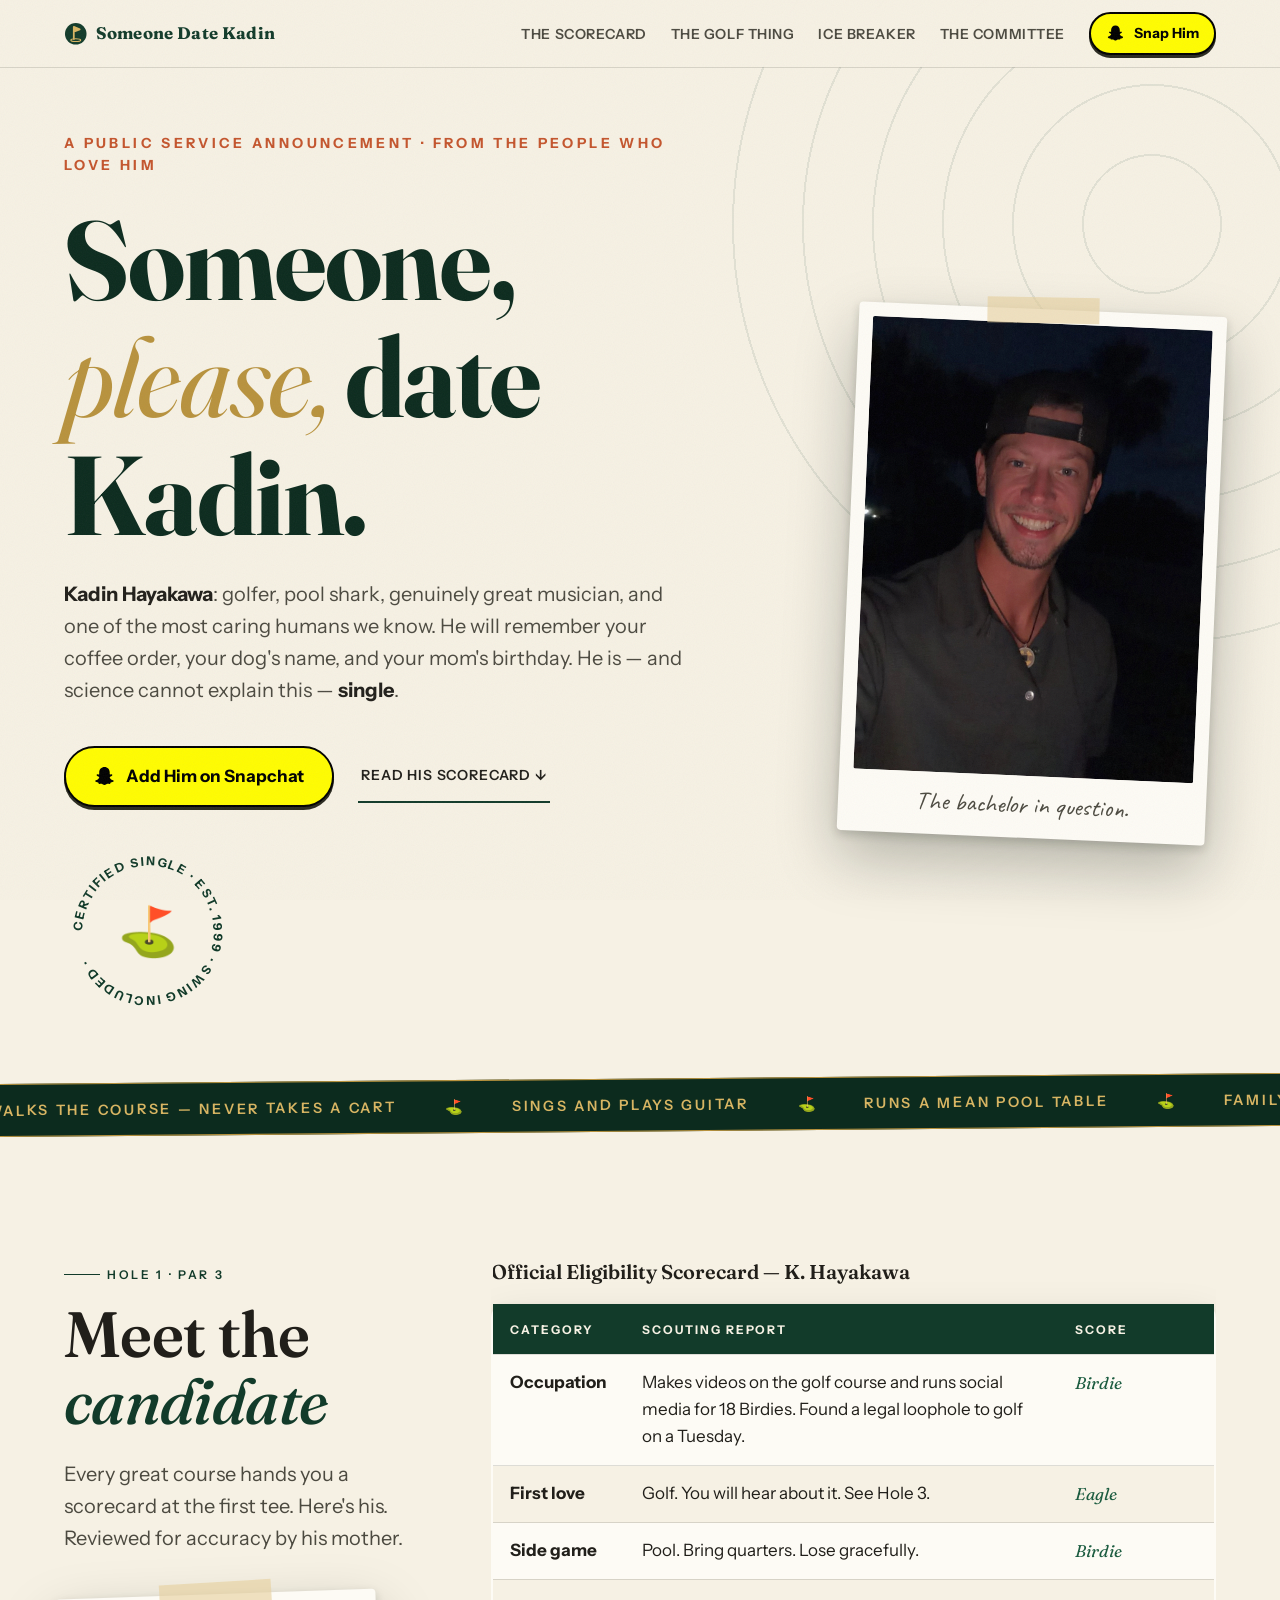
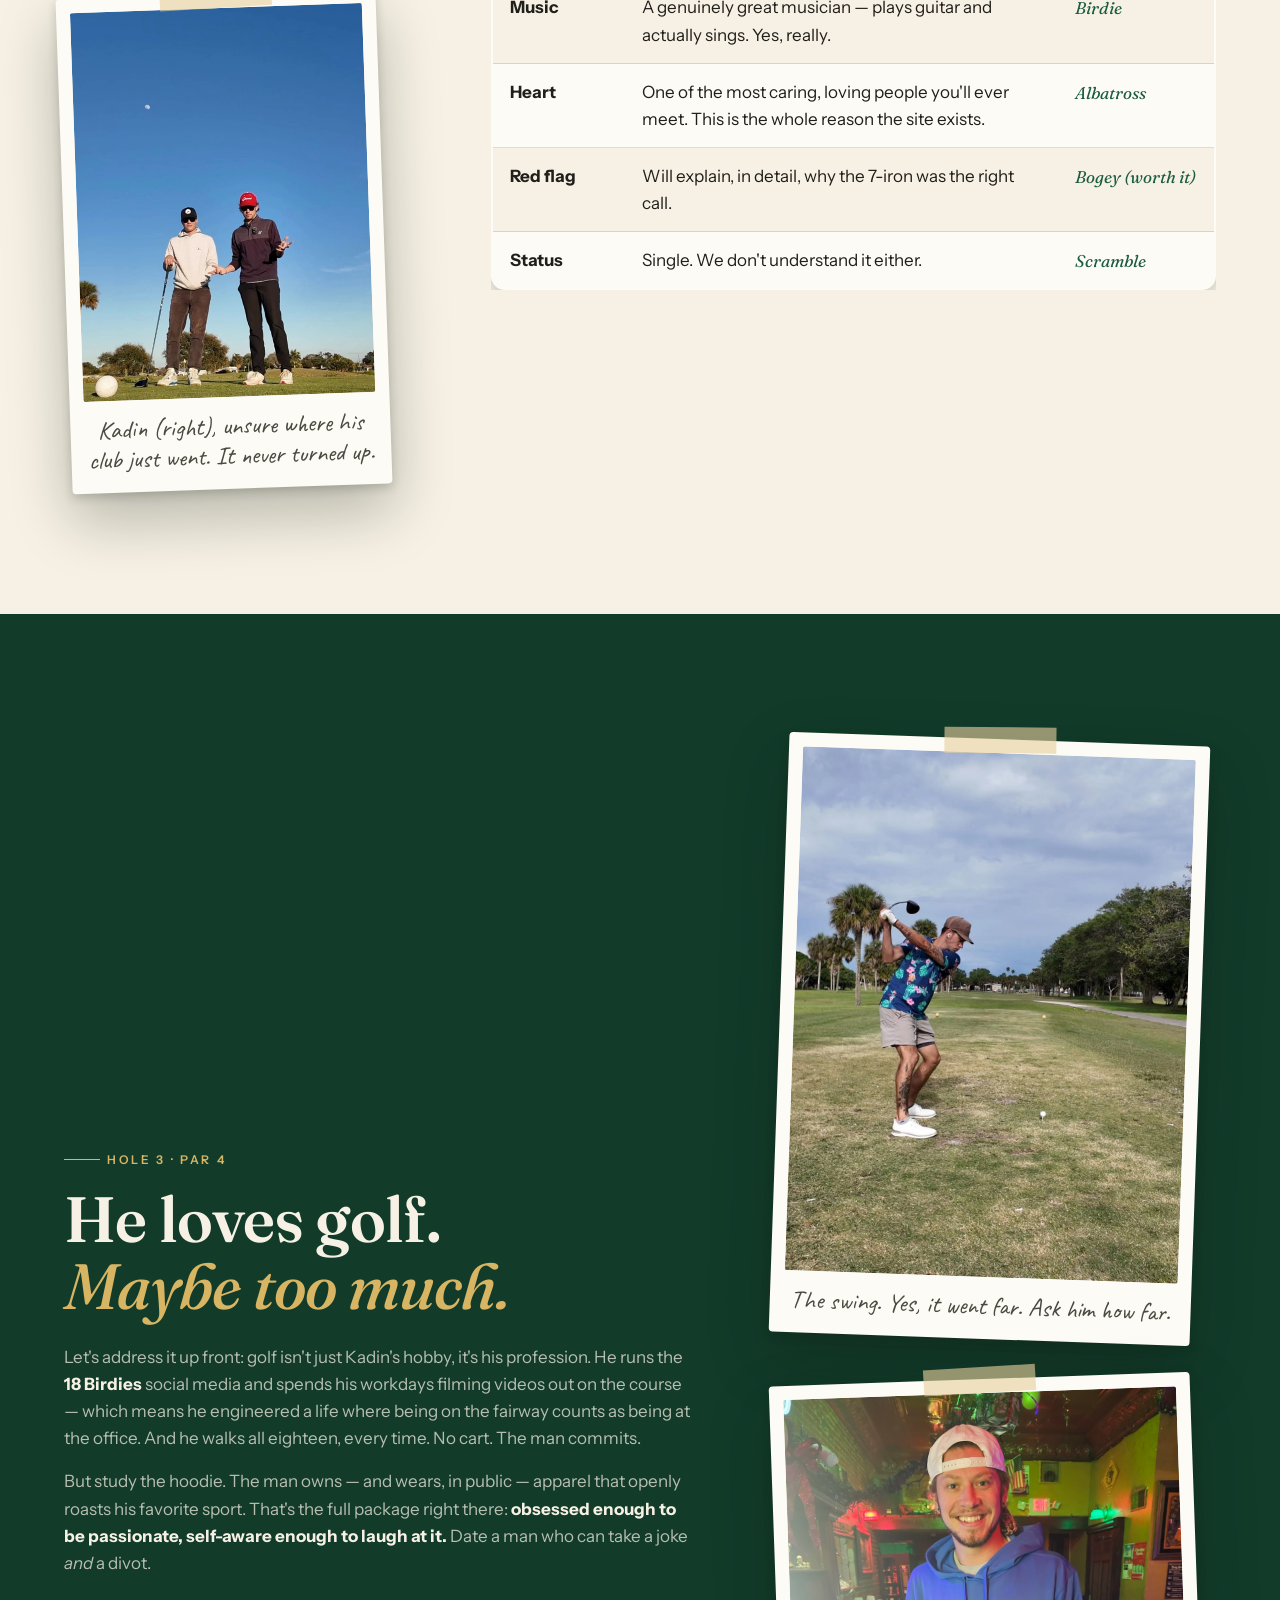
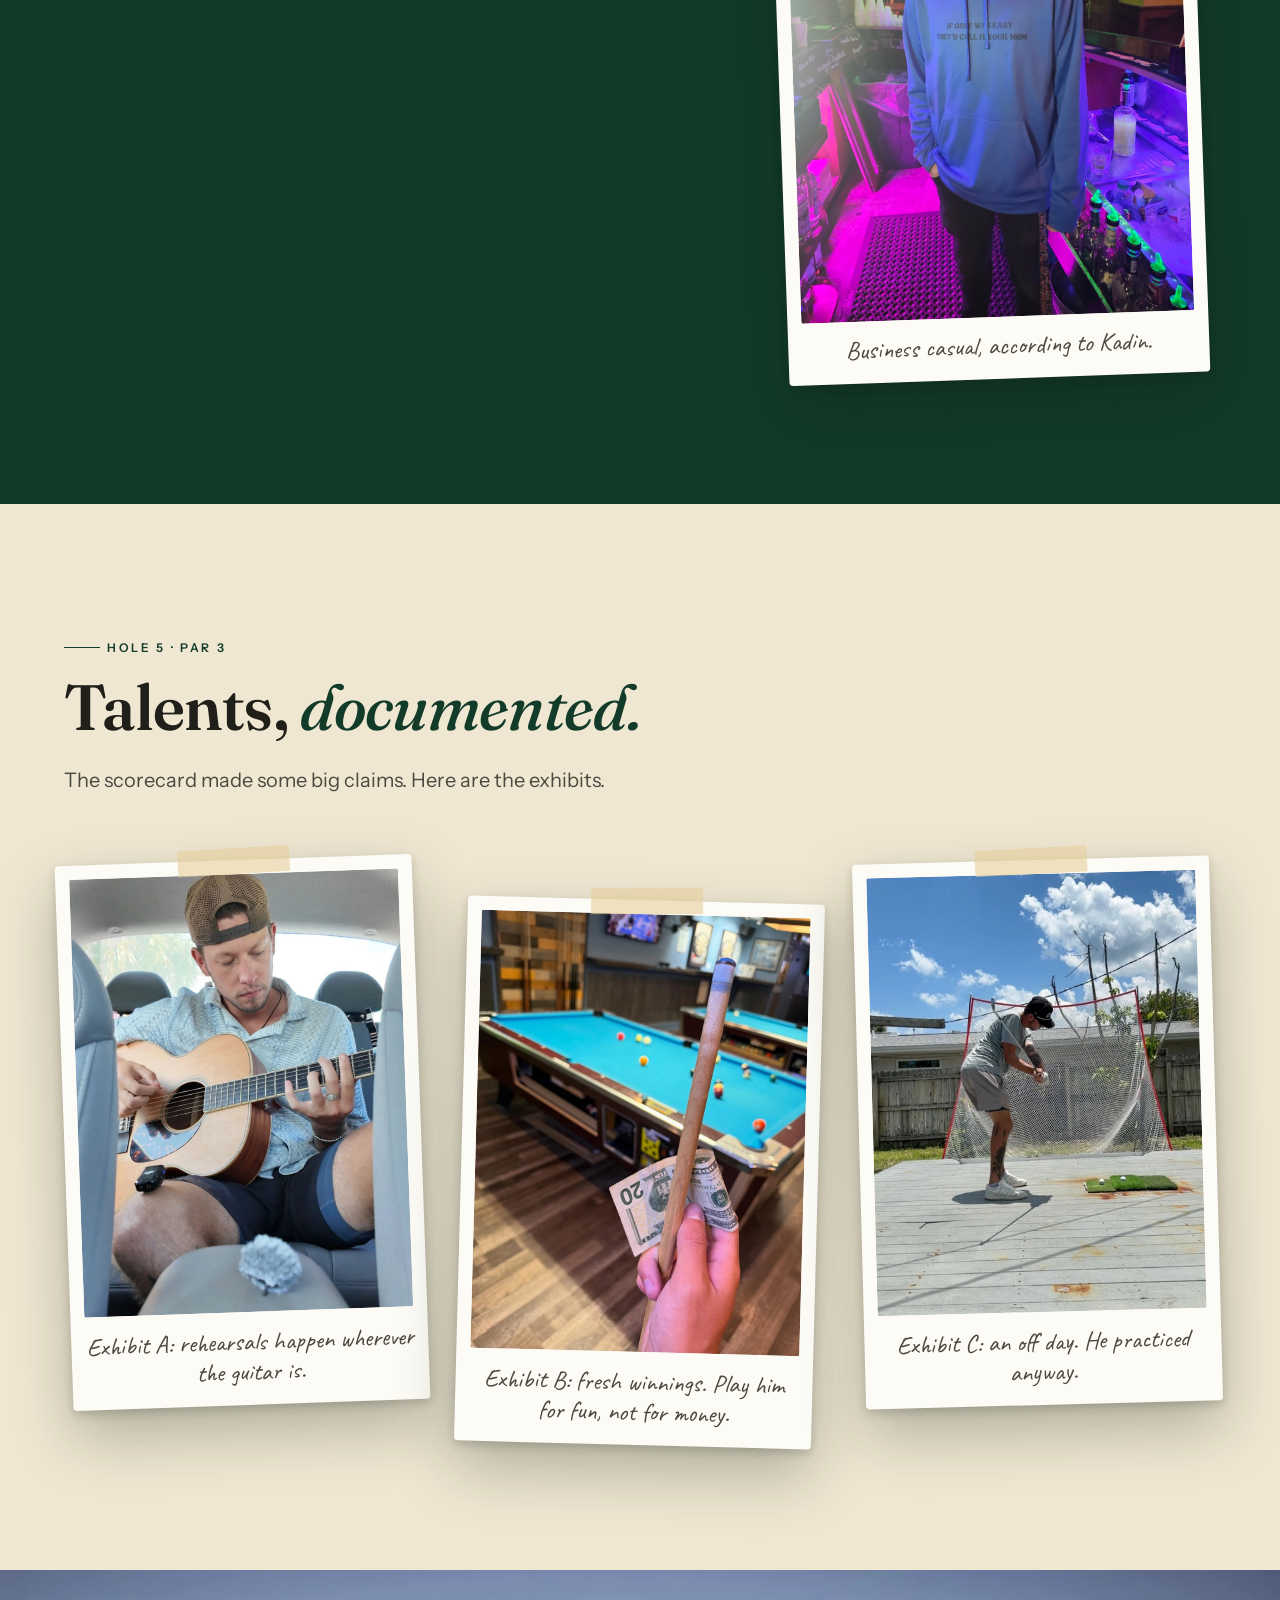
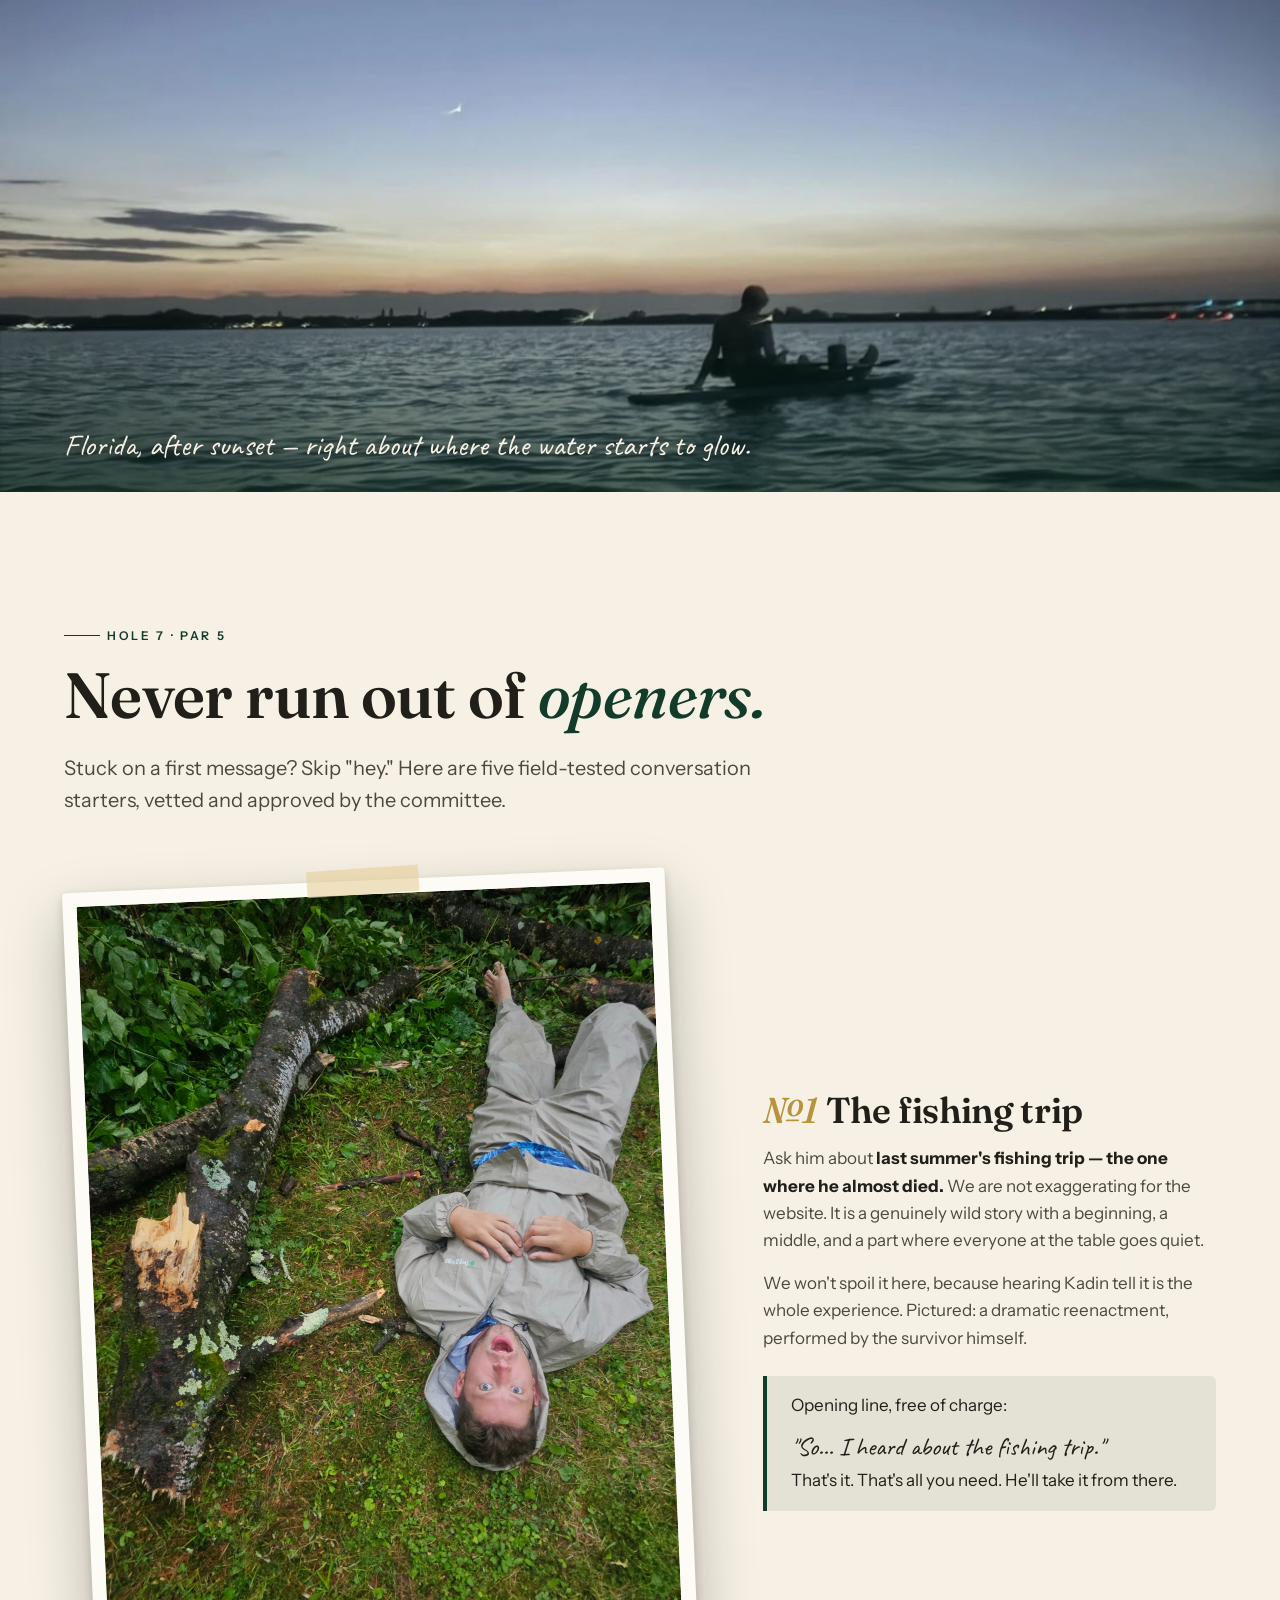
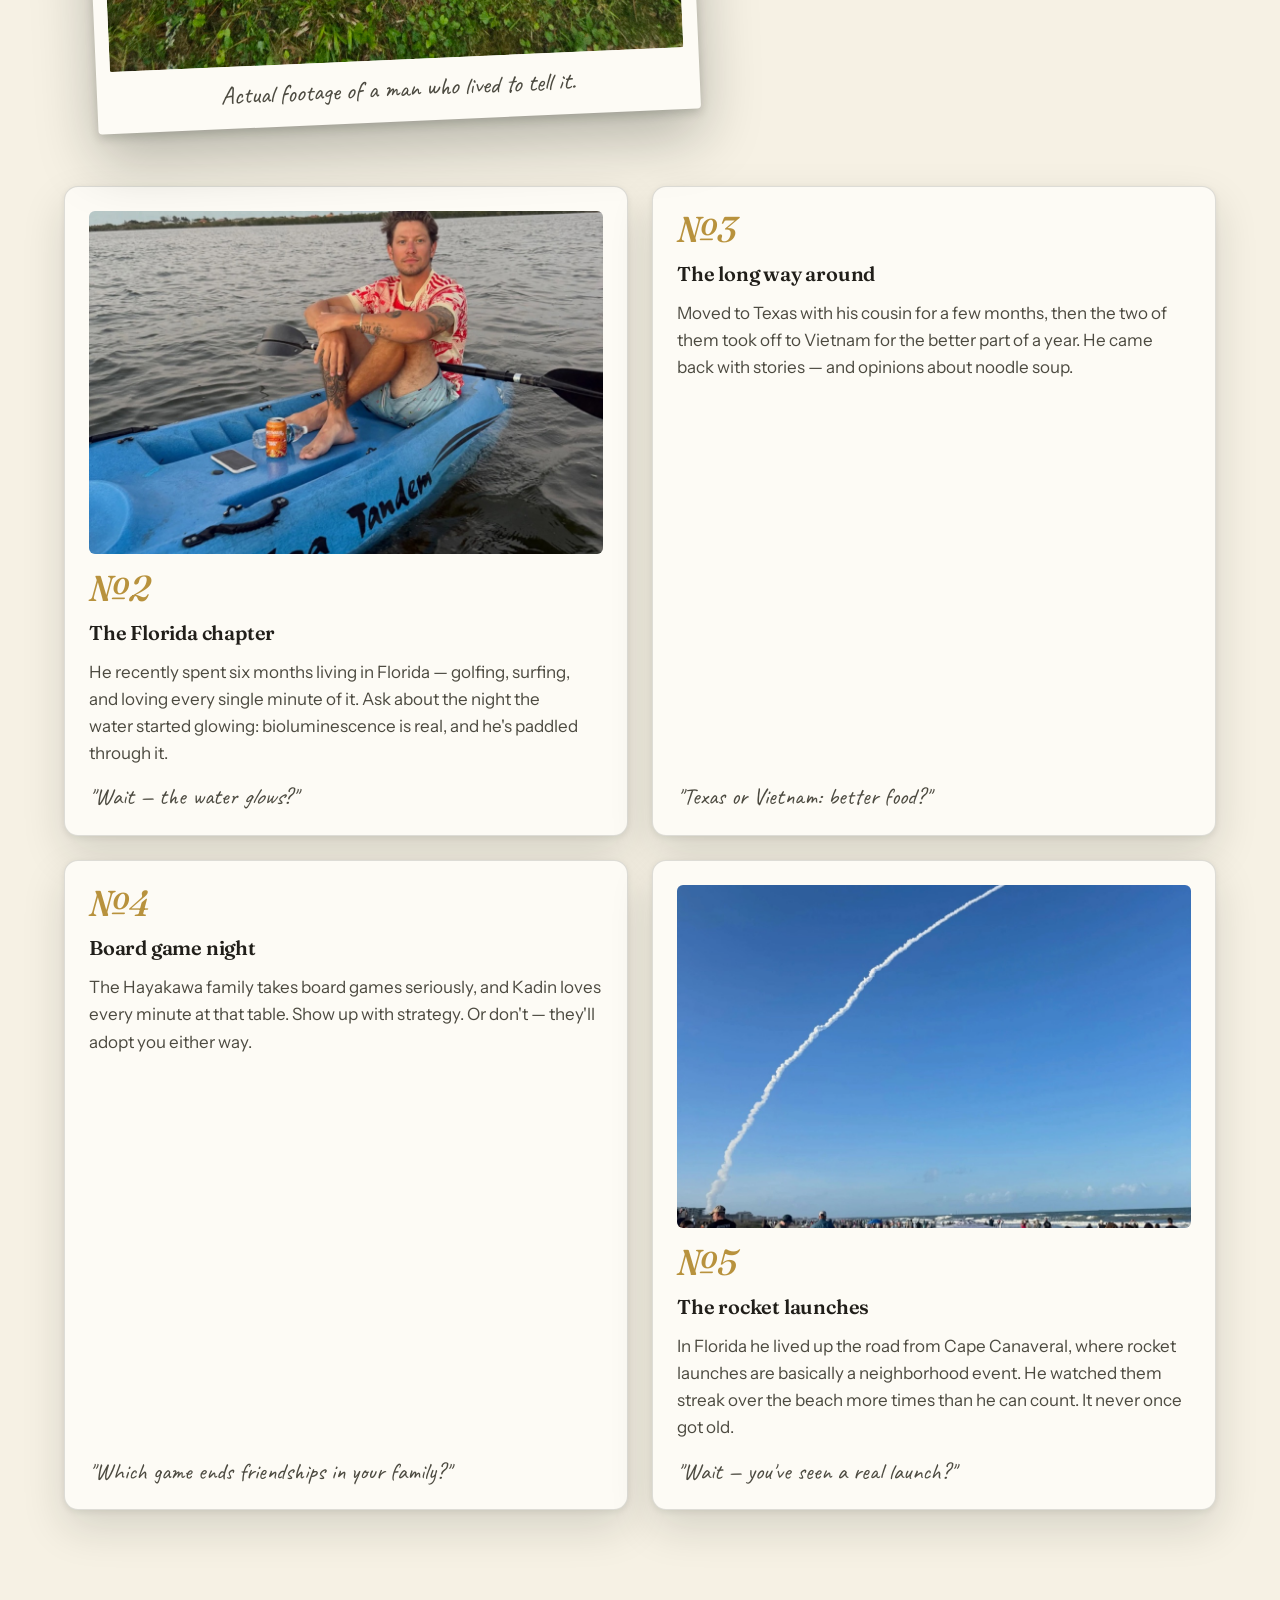
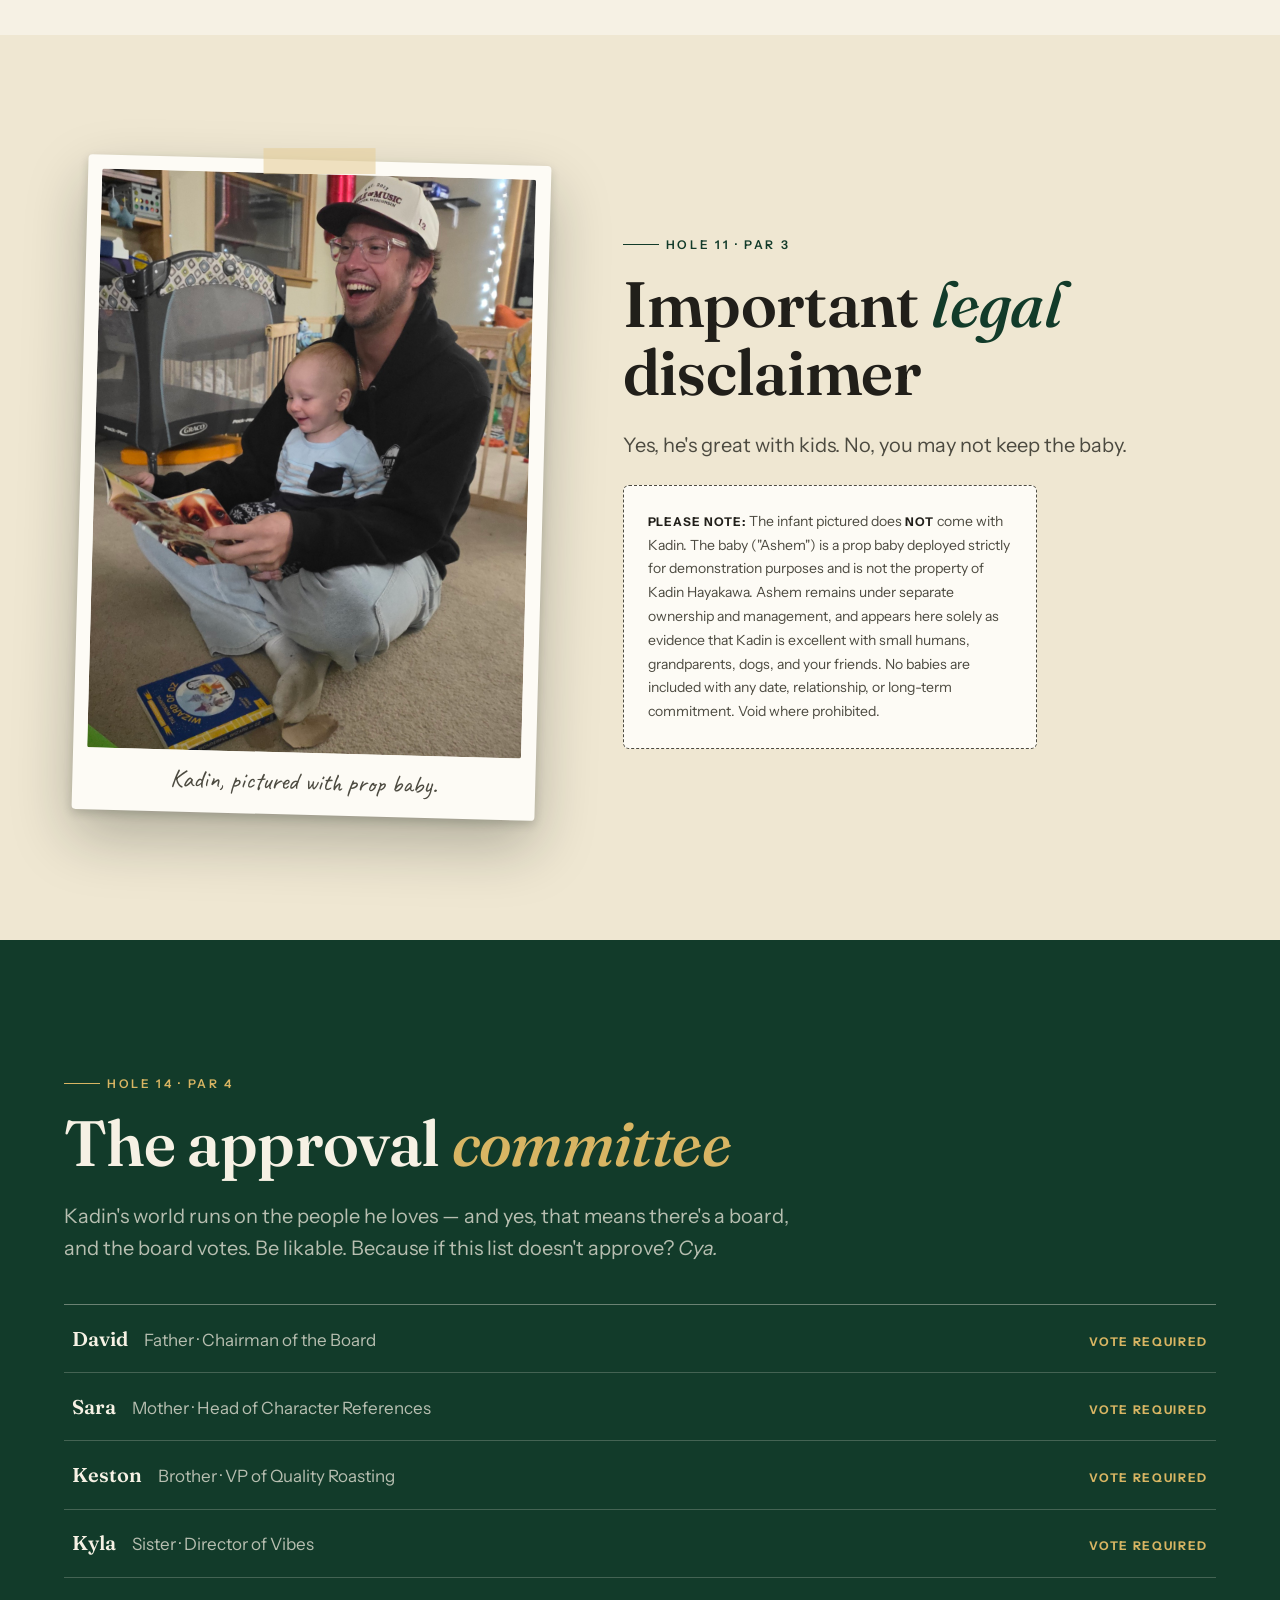
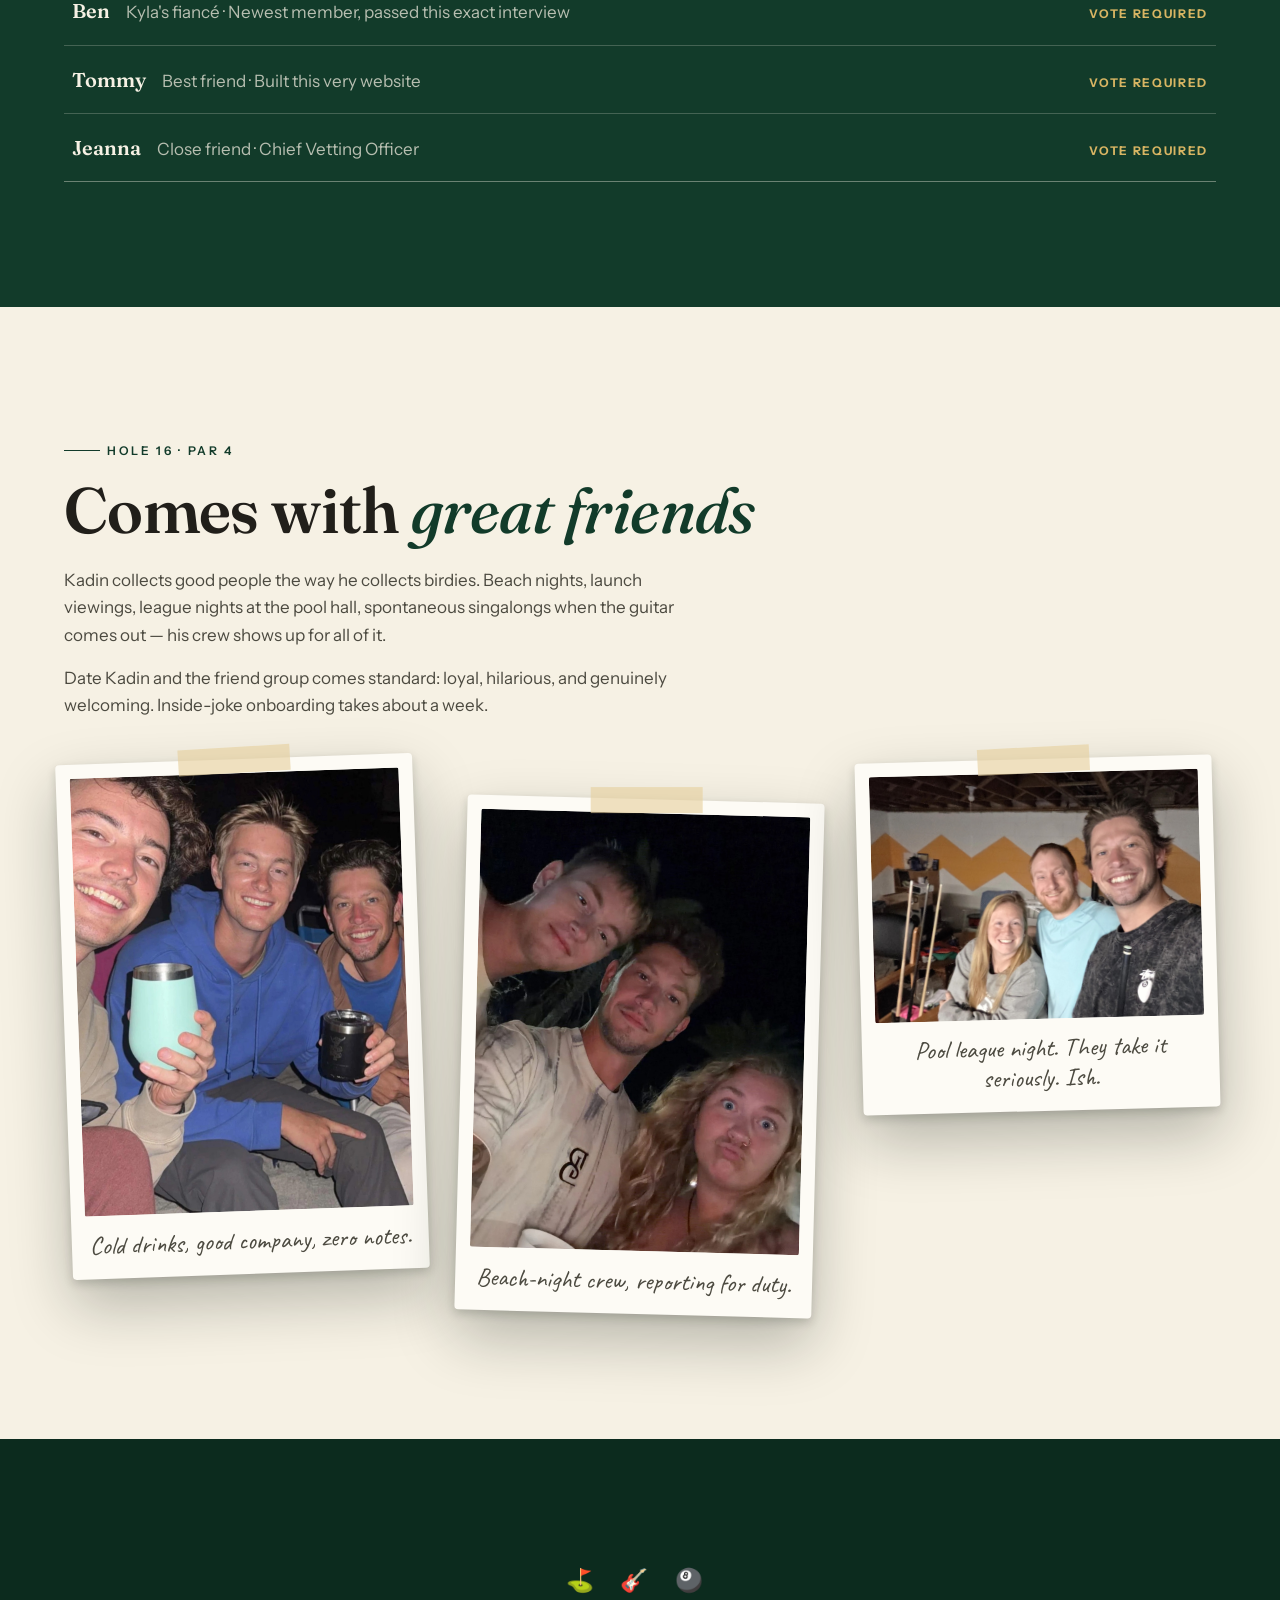
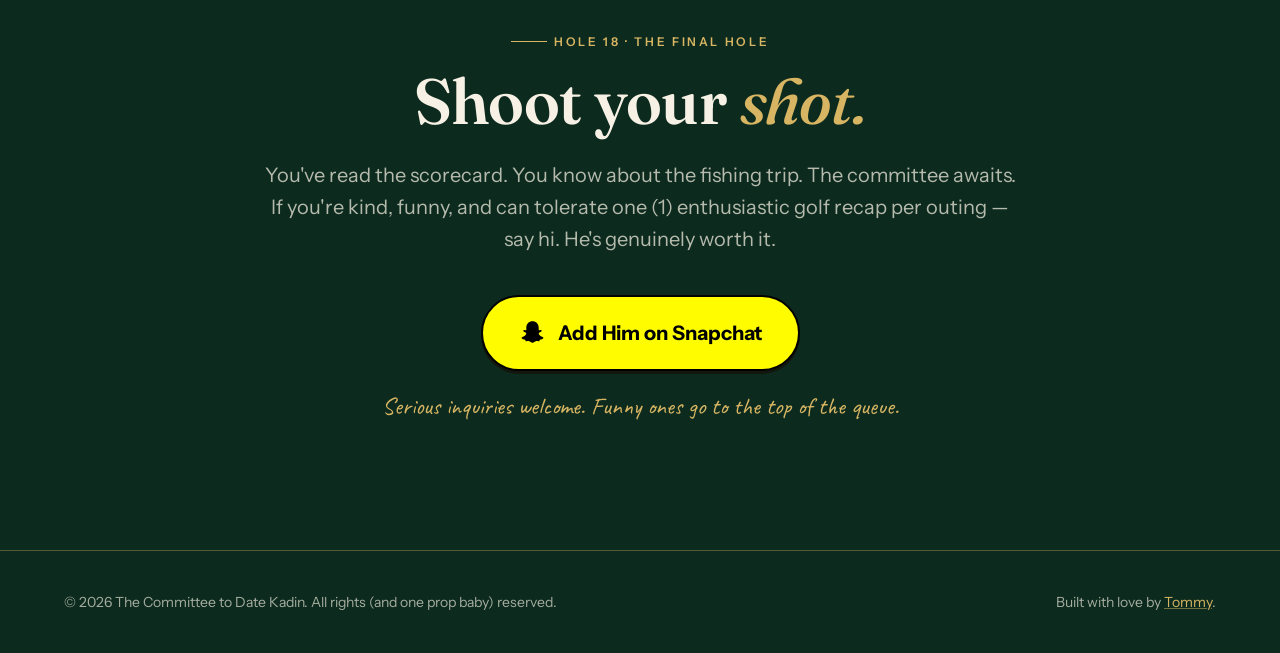
==== index.html @ bd437f3c "Launch Someone Date Kadin microsite A one-page, zero-backend site introducing Kadin Hayakawa: scorec" ====
<!doctype html>
<html lang="en">
<head>
  <meta charset="utf-8" />
  <meta name="viewport" content="width=device-width, initial-scale=1" />
  <title>Someone Date Kadin — A Public Service Announcement</title>
  <meta name="description" content="Kadin Hayakawa: golfer, pool shark, genuinely great musician, certified sweetheart. Inexplicably single. His friends and family built this website. Please help." />
  <meta property="og:title" content="Someone Date Kadin" />
  <meta property="og:description" content="Golfer. Pool shark. Genuinely great musician. Inexplicably single. This is a formal request from everyone who loves him." />
  <meta property="og:type" content="website" />
  <meta property="og:image" content="assets/images/kadin-hero.jpg" />
  <link rel="icon" href="data:image/svg+xml,%3Csvg xmlns='http://www.w3.org/2000/svg' viewBox='0 0 100 100'%3E%3Ctext y='.9em' font-size='90'%3E%E2%9B%B3%3C/text%3E%3C/svg%3E" />
  <link rel="preconnect" href="https://fonts.googleapis.com" />
  <link rel="preconnect" href="https://fonts.gstatic.com" crossorigin />
  <link href="https://fonts.googleapis.com/css2?family=Fraunces:ital,opsz,wght@0,9..144,400..700;1,9..144,400..700&family=Instrument+Sans:wght@400;500;600;700&family=Caveat:wght@600&display=swap" rel="stylesheet" />
  <link rel="stylesheet" href="css/tokens.css" />
  <link rel="stylesheet" href="css/base.css" />
  <link rel="stylesheet" href="css/components.css" />
  <link rel="stylesheet" href="css/sections.css" />
</head>
<body>

  <!-- ======== Navigation ======== -->
  <header class="nav">
    <div class="container nav-inner">
      <a class="brand" href="#top" aria-label="Someone Date Kadin — home">
        <svg class="brand-flag" viewBox="0 0 24 24" fill="none" aria-hidden="true">
          <circle cx="12" cy="12" r="11" fill="#123b2a"/>
          <path d="M10 18V5l6 2.5L10 10" stroke="#d8b563" stroke-width="1.8" stroke-linejoin="round" fill="#d8b563"/>
          <ellipse cx="12" cy="18.5" rx="5" ry="1.4" fill="none" stroke="#d8b563" stroke-width="1.2"/>
        </svg>
        Someone Date Kadin
      </a>
      <button class="nav-toggle" aria-expanded="false" aria-controls="nav-menu" aria-label="Open menu">
        <span></span><span></span><span></span>
      </button>
      <ul class="nav-links" id="nav-menu">
        <li><a href="#scorecard">The Scorecard</a></li>
        <li><a href="#golf">The Golf Thing</a></li>
        <li><a href="#icebreaker">Ice Breaker</a></li>
        <li><a href="#committee">The Committee</a></li>
        <li>
          <a class="btn-snap btn-snap--sm" href="https://www.snapchat.com/add/nidak.1999" target="_blank" rel="noopener">
            <svg viewBox="0 0 24 24" fill="currentColor" aria-hidden="true"><path d="M12 2c-3.2 0-5.5 2.4-5.5 5.6v2.1c-.5.3-1.2.2-1.7.1-.4-.1-.9.1-1 .5-.1.5.2.9.6 1.1.7.4 1.6.6 2 1.2.1.2.1.5 0 .7-.7 1.4-2 2.3-3.4 2.7-.5.1-.8.6-.6 1.1.3.8 2 1.1 2.9 1.3.2 0 .3.2.4.4.1.4.2 1 .7 1 .8.1 1.7-.3 2.6-.1 1 .3 1.7 1.3 3 1.3s2-1 3-1.3c.9-.2 1.8.2 2.6.1.5 0 .6-.6.7-1 .1-.2.2-.4.4-.4.9-.2 2.6-.5 2.9-1.3.2-.5-.1-1-.6-1.1-1.4-.4-2.7-1.3-3.4-2.7-.1-.2-.1-.5 0-.7.4-.6 1.3-.8 2-1.2.4-.2.7-.6.6-1.1-.1-.4-.6-.6-1-.5-.5.1-1.2.2-1.7-.1V7.6C17.5 4.4 15.2 2 12 2z"/></svg>
            Snap Him
          </a>
        </li>
      </ul>
    </div>
  </header>

  <main id="top">

    <!-- ======== Hero ======== -->
    <section class="hero">
      <div class="container hero-grid">
        <div class="hero-copy">
        <p class="hero-eyebrow reveal is-visible">A public service announcement · from the people who love him</p>
        <h1 class="reveal is-visible reveal-delay-1">Someone, <span class="swash">please,</span> date Kadin.</h1>
        <p class="hero-sub reveal is-visible reveal-delay-2">
          <strong>Kadin Hayakawa</strong>: golfer, pool shark, genuinely great musician, and one of the most
          caring humans we know. He will remember your coffee order, your dog's name,
          and your mom's birthday. He is — and science cannot explain this — <strong>single</strong>.
        </p>
        <div class="hero-actions reveal is-visible reveal-delay-3">
          <a class="btn-snap" href="https://www.snapchat.com/add/nidak.1999" target="_blank" rel="noopener">
            <svg viewBox="0 0 24 24" fill="currentColor" aria-hidden="true"><path d="M12 2c-3.2 0-5.5 2.4-5.5 5.6v2.1c-.5.3-1.2.2-1.7.1-.4-.1-.9.1-1 .5-.1.5.2.9.6 1.1.7.4 1.6.6 2 1.2.1.2.1.5 0 .7-.7 1.4-2 2.3-3.4 2.7-.5.1-.8.6-.6 1.1.3.8 2 1.1 2.9 1.3.2 0 .3.2.4.4.1.4.2 1 .7 1 .8.1 1.7-.3 2.6-.1 1 .3 1.7 1.3 3 1.3s2-1 3-1.3c.9-.2 1.8.2 2.6.1.5 0 .6-.6.7-1 .1-.2.2-.4.4-.4.9-.2 2.6-.5 2.9-1.3.2-.5-.1-1-.6-1.1-1.4-.4-2.7-1.3-3.4-2.7-.1-.2-.1-.5 0-.7.4-.6 1.3-.8 2-1.2.4-.2.7-.6.6-1.1-.1-.4-.6-.6-1-.5-.5.1-1.2.2-1.7-.1V7.6C17.5 4.4 15.2 2 12 2z"/></svg>
            Add Him on Snapchat
          </a>
          <a class="btn-ghost" href="#scorecard">Read his scorecard ↓</a>
        </div>
        <div class="hero-badge" aria-hidden="true">
          <div class="badge-spin">
            <svg viewBox="0 0 200 200">
              <defs>
                <path id="circlePath" d="M100,100 m-78,0 a78,78 0 1,1 156,0 a78,78 0 1,1 -156,0" />
              </defs>
              <text fill="currentColor" font-size="14.5" font-weight="700" letter-spacing="2.4" font-family="Instrument Sans, sans-serif">
                <textPath href="#circlePath">CERTIFIED SINGLE · EST. 1999 · SWING INCLUDED ·</textPath>
              </text>
            </svg>
            <span class="badge-core">⛳</span>
            </div>
          </div>
        </div>
        <div class="hero-media reveal is-visible reveal-delay-2">
          <figure class="photo-card" style="--tilt: 2.5deg">
            <img src="assets/images/kadin-hero.jpg" alt="Kadin smiling in a backwards cap at dusk, fresh off the golf course" fetchpriority="high" />
            <figcaption>The bachelor in question.</figcaption>
          </figure>
        </div>
      </div>
    </section>

    <!-- ======== Ticker ======== -->
    <div class="ticker" aria-hidden="true">
      <div class="ticker-track">
        <div class="ticker-group">
          <span>Walks the course — never takes a cart</span>
          <span>Sings and plays guitar</span>
          <span>Runs a mean pool table</span>
          <span>Family approved, pending your interview</span>
          <span>Snap: nidak.1999</span>
        </div>
        <div class="ticker-group">
          <span>Walks the course — never takes a cart</span>
          <span>Sings and plays guitar</span>
          <span>Runs a mean pool table</span>
          <span>Family approved, pending your interview</span>
          <span>Snap: nidak.1999</span>
        </div>
      </div>
    </div>

    <!-- ======== Hole 1: The Scorecard ======== -->
    <section class="section" id="scorecard">
      <div class="container scorecard-grid">
        <div class="reveal">
          <p class="hole-label">Hole 1 · Par 3</p>
          <h2 class="section-title">Meet the <em>candidate</em></h2>
          <p class="lede">
            Every great course hands you a scorecard at the first tee.
            Here's his. Reviewed for accuracy by his mother.
          </p>
          <figure class="photo-card scorecard-photo" style="--tilt: -2deg">
            <img src="assets/images/kadin-club-mystery.jpg" alt="Kadin in a red cap shrugging on the tee box next to a friend, with a driver head lying on the grass" loading="lazy" />
            <figcaption>Kadin (right), unsure where his club just went. It never turned up.</figcaption>
          </figure>
        </div>
        <div class="scorecard-wrap reveal reveal-delay-1">
          <table class="scorecard">
            <caption>Official Eligibility Scorecard — K. Hayakawa</caption>
            <thead>
              <tr><th scope="col">Category</th><th scope="col">Scouting report</th><th scope="col">Score</th></tr>
            </thead>
            <tbody>
              <tr><td>Occupation</td><td>Makes videos on the golf course and runs social media for 18 Birdies. Found a legal loophole to golf on a Tuesday.</td><td class="par">Birdie</td></tr>
              <tr><td>First love</td><td>Golf. You will hear about it. See Hole 3.</td><td class="par">Eagle</td></tr>
              <tr><td>Side game</td><td>Pool. Bring quarters. Lose gracefully.</td><td class="par">Birdie</td></tr>
              <tr><td>Music</td><td>A genuinely great musician — plays guitar and actually sings. Yes, really.</td><td class="par">Birdie</td></tr>
              <tr><td>Heart</td><td>One of the most caring, loving people you'll ever meet. This is the whole reason the site exists.</td><td class="par">Albatross</td></tr>
              <tr><td>Red flag</td><td>Will explain, in detail, why the 7-iron was the right call.</td><td class="par">Bogey (worth it)</td></tr>
              <tr><td>Status</td><td>Single. We don't understand it either.</td><td class="par">Scramble</td></tr>
            </tbody>
          </table>
        </div>
      </div>
    </section>

    <!-- ======== Hole 3: The Golf Thing ======== -->
    <section class="section theme-green" id="golf">
      <div class="container split">
        <div class="reveal">
          <p class="hole-label">Hole 3 · Par 4</p>
          <h2 class="section-title">He loves golf. <em>Maybe too much.</em></h2>
          <div class="prose">
            <p>
              Let's address it up front: golf isn't just Kadin's hobby, it's his profession.
              He runs the <strong>18 Birdies</strong> social media and spends his workdays
              filming videos out on the course — which means he engineered a life where
              being on the fairway counts as being at the office. And he walks all
              eighteen, every time. No cart. The man commits.
            </p>
            <p>
              But study the hoodie. The man owns — and wears, in public — apparel that
              openly roasts his favorite sport. That's the full package right there:
              <strong>obsessed enough to be passionate, self-aware enough to laugh at it.</strong>
              Date a man who can take a joke <em>and</em> a divot.
            </p>
          </div>
        </div>
        <div class="split-media photo-stack reveal reveal-delay-1">
          <figure class="photo-card" style="--tilt: 2deg">
            <img src="assets/images/kadin-swing.jpg" alt="Kadin at the top of his backswing with a driver, mid-drive on a palm-lined Florida course" loading="lazy" />
            <figcaption>The swing. Yes, it went far. Ask him how far.</figcaption>
          </figure>
          <figure class="photo-card" style="--tilt: -2deg">
            <img src="assets/images/kadin-hoodie.jpg" alt="Kadin smiling behind a bar in a blue hoodie that reads 'If golf was easy they'd call it your mom'" loading="lazy" />
            <figcaption>Business casual, according to Kadin.</figcaption>
          </figure>
        </div>
      </div>
    </section>

    <!-- ======== Hole 5: Talents, Documented ======== -->
    <section class="section" id="talents" style="background: var(--cream-2)">
      <div class="container">
        <div class="reveal">
          <p class="hole-label">Hole 5 · Par 3</p>
          <h2 class="section-title">Talents, <em>documented.</em></h2>
          <p class="lede" style="margin-bottom: var(--space-6)">
            The scorecard made some big claims. Here are the exhibits.
          </p>
        </div>
        <div class="polaroid-row reveal reveal-delay-1">
          <figure class="photo-card" style="--tilt: -2deg">
            <img src="assets/images/kadin-guitar.jpg" alt="Kadin playing an acoustic guitar in the back seat of a car" loading="lazy" />
            <figcaption>Exhibit A: rehearsals happen wherever the guitar is.</figcaption>
          </figure>
          <figure class="photo-card" style="--tilt: 1.5deg">
            <img src="assets/images/kadin-pool-cash.jpg" alt="A hand holding a pool cue and a folded twenty-dollar bill in front of a pool table" loading="lazy" />
            <figcaption>Exhibit B: fresh winnings. Play him for fun, not for money.</figcaption>
          </figure>
          <figure class="photo-card" style="--tilt: -1.5deg">
            <img src="assets/images/kadin-practice-net.jpg" alt="Kadin practicing his golf swing into a backyard net on a sunny day" loading="lazy" />
            <figcaption>Exhibit C: an off day. He practiced anyway.</figcaption>
          </figure>
        </div>
      </div>
    </section>

    <!-- ======== Hole 7: The Ice Breakers ======== -->
    <section class="section section--cover" id="icebreaker">
      <figure class="cover reveal is-visible">
        <img src="assets/images/kadin-water.jpg" alt="Kadin silhouetted on a paddleboard on calm water at dusk, sunset glowing on the horizon" loading="lazy" />
        <figcaption class="cover-caption">
          Florida, after sunset — right about where the water starts to glow.
        </figcaption>
      </figure>
      <div class="container">
        <div class="reveal">
          <p class="hole-label">Hole 7 · Par 5</p>
          <h2 class="section-title">Never run out of <em>openers.</em></h2>
          <p class="lede" style="margin-bottom: var(--space-6)">
            Stuck on a first message? Skip "hey." Here are five field-tested
            conversation starters, vetted and approved by the committee.
          </p>
        </div>
        <div class="split split--flip">
          <div class="reveal">
            <h3 class="opener-heading"><span class="breaker-num">№1</span> The fishing trip</h3>
            <div class="prose">
              <p>
                Ask him about <strong>last summer's fishing trip — the one where he almost
                died.</strong> We are not exaggerating for the website. It is a genuinely wild
                story with a beginning, a middle, and a part where everyone at the table goes quiet.
              </p>
              <p>
                We won't spoil it here, because hearing Kadin tell it is the whole experience.
                Pictured: a dramatic reenactment, performed by the survivor himself.
              </p>
            </div>
            <div class="callout" style="margin-top: var(--space-4)">
              Opening line, free of charge:
              <span class="hand">"So… I heard about the fishing trip."</span>
              That's it. That's all you need. He'll take it from there.
            </div>
          </div>
          <div class="split-media reveal reveal-delay-1">
            <figure class="photo-card" style="--tilt: -2.5deg">
              <img src="assets/images/kadin-tree.jpg" alt="Kadin lying on the forest floor next to a fallen tree in a rain suit, mouth open in mock shock" loading="lazy" />
              <figcaption>Actual footage of a man who lived to tell it.</figcaption>
            </figure>
          </div>
        </div>
        <div class="breaker-cards reveal">
          <article class="breaker-card">
            <img class="breaker-photo" src="assets/images/kadin-kayak.jpg" alt="Kadin relaxing barefoot in a blue tandem kayak on calm Florida water at golden hour" loading="lazy" />
            <span class="breaker-num">№2</span>
            <h3>The Florida chapter</h3>
            <p>
              He recently spent six months living in Florida — golfing, surfing, and loving
              every single minute of it. Ask about the night the water started glowing:
              bioluminescence is real, and he's paddled through it.
            </p>
            <p class="breaker-opener">"Wait — the water <em>glows</em>?"</p>
          </article>
          <article class="breaker-card">
            <span class="breaker-num">№3</span>
            <h3>The long way around</h3>
            <p>
              Moved to Texas with his cousin for a few months, then the two of them took off
              to Vietnam for the better part of a year. He came back with stories — and
              opinions about noodle soup.
            </p>
            <p class="breaker-opener">"Texas or Vietnam: better food?"</p>
          </article>
          <article class="breaker-card">
            <span class="breaker-num">№4</span>
            <h3>Board game night</h3>
            <p>
              The Hayakawa family takes board games seriously, and Kadin loves every minute
              at that table. Show up with strategy. Or don't — they'll adopt you either way.
            </p>
            <p class="breaker-opener">"Which game ends friendships in your family?"</p>
          </article>
          <article class="breaker-card">
            <img class="breaker-photo" src="assets/images/kadin-rocket.jpg" alt="A rocket launch arcing a long smoke trail over a crowded Florida beach" loading="lazy" />
            <span class="breaker-num">№5</span>
            <h3>The rocket launches</h3>
            <p>
              In Florida he lived up the road from Cape Canaveral, where rocket launches
              are basically a neighborhood event. He watched them streak over the beach
              more times than he can count. It never once got old.
            </p>
            <p class="breaker-opener">"Wait — you've seen a real launch?"</p>
          </article>
        </div>
      </div>
    </section>

    <!-- ======== Hole 11: Legal Disclaimer ======== -->
    <section class="section" id="disclaimer" style="background: var(--cream-2)">
      <div class="container disclaimer-grid">
        <div class="split-media reveal">
          <figure class="photo-card" style="--tilt: 1.5deg">
            <img src="assets/images/kadin-ashem.jpg" alt="Kadin laughing while reading a picture book with a smiling baby on his lap" loading="lazy" />
            <figcaption>Kadin, pictured with prop baby.</figcaption>
          </figure>
        </div>
        <div class="disclaimer-copy reveal reveal-delay-1">
          <div>
            <p class="hole-label">Hole 11 · Par 3</p>
            <h2 class="section-title">Important <em>legal</em> disclaimer</h2>
            <p class="lede">
              Yes, he's great with kids. No, you may not keep the baby.
            </p>
          </div>
          <div class="fine-print">
            <strong>Please note:</strong> The infant pictured does <strong>not</strong> come with
            Kadin. The baby ("Ashem") is a prop baby deployed strictly for demonstration
            purposes and is not the property of Kadin Hayakawa. Ashem remains under separate
            ownership and management, and appears here solely as evidence that Kadin is
            excellent with small humans, grandparents, dogs, and your friends. No babies are
            included with any date, relationship, or long-term commitment. Void where prohibited.
          </div>
        </div>
      </div>
    </section>

    <!-- ======== Hole 14: The Approval Committee ======== -->
    <section class="section theme-green" id="committee">
      <div class="container">
        <div class="reveal">
          <p class="hole-label">Hole 14 · Par 4</p>
          <h2 class="section-title">The approval <em>committee</em></h2>
          <p class="lede" style="margin-bottom: var(--space-5)">
            Kadin's world runs on the people he loves — and yes, that means there's a board,
            and the board votes. Be likable. Because if this list doesn't approve? <em>Cya.</em>
          </p>
        </div>
        <ul class="committee reveal reveal-delay-1">
          <li><span class="seat-name">David</span> <span class="seat-role">Father · Chairman of the Board</span> <span class="seat-vote">Vote required</span></li>
          <li><span class="seat-name">Sara</span> <span class="seat-role">Mother · Head of Character References</span> <span class="seat-vote">Vote required</span></li>
          <li><span class="seat-name">Keston</span> <span class="seat-role">Brother · VP of Quality Roasting</span> <span class="seat-vote">Vote required</span></li>
          <li><span class="seat-name">Kyla</span> <span class="seat-role">Sister · Director of Vibes</span> <span class="seat-vote">Vote required</span></li>
          <li><span class="seat-name">Ben</span> <span class="seat-role">Kyla's fiancé · Newest member, passed this exact interview</span> <span class="seat-vote">Vote required</span></li>
          <li><span class="seat-name">Tommy</span> <span class="seat-role">Best friend · Built this very website</span> <span class="seat-vote">Vote required</span></li>
          <li><span class="seat-name">Jeanna</span> <span class="seat-role">Close friend · Chief Vetting Officer</span> <span class="seat-vote">Vote required</span></li>
        </ul>
      </div>
    </section>

    <!-- ======== Hole 16: Comes With Great Friends ======== -->
    <section class="section" id="friends">
      <div class="container">
        <div class="reveal">
          <p class="hole-label">Hole 16 · Par 4</p>
          <h2 class="section-title">Comes with <em>great friends</em></h2>
          <div class="prose">
            <p>
              Kadin collects good people the way he collects birdies. Beach nights,
              launch viewings, league nights at the pool hall, spontaneous singalongs
              when the guitar comes out — his crew shows up for all of it.
            </p>
            <p>
              Date Kadin and the friend group comes standard: loyal, hilarious, and
              genuinely welcoming. Inside-joke onboarding takes about a week.
            </p>
          </div>
        </div>
        <div class="polaroid-row reveal reveal-delay-1" style="margin-top: var(--space-5)">
          <figure class="photo-card" style="--tilt: -2deg">
            <img src="assets/images/kadin-friends-beach.jpg" alt="Kadin and two friends smiling at night, raising insulated tumblers" loading="lazy" />
            <figcaption>Cold drinks, good company, zero notes.</figcaption>
          </figure>
          <figure class="photo-card" style="--tilt: 1.5deg">
            <img src="assets/images/kadin-friends-night.jpg" alt="Kadin with two friends in a night-time beach selfie" loading="lazy" />
            <figcaption>Beach-night crew, reporting for duty.</figcaption>
          </figure>
          <figure class="photo-card" style="--tilt: -1.5deg">
            <img src="assets/images/kadin-friends-league.jpg" alt="Kadin holding a pool cue in a basement selfie with two friends" loading="lazy" />
            <figcaption>Pool league night. They take it seriously. Ish.</figcaption>
          </figure>
        </div>
      </div>
    </section>

    <!-- ======== Hole 18: Finale ======== -->
    <section class="section theme-green finale" id="snap" style="background: var(--green-2)">
      <div class="container">
        <div class="reveal">
          <p class="flag-row" aria-hidden="true">⛳ 🎸 🎱</p>
          <p class="hole-label" style="display: inline-flex">Hole 18 · The Final Hole</p>
          <h2 class="section-title">Shoot your <em>shot.</em></h2>
          <p class="lede">
            You've read the scorecard. You know about the fishing trip. The committee awaits.
            If you're kind, funny, and can tolerate one (1) enthusiastic golf recap per outing —
            say hi. He's genuinely worth it.
          </p>
        </div>
        <div class="finale-actions reveal reveal-delay-1">
          <a class="btn-snap btn-snap--lg" href="https://www.snapchat.com/add/nidak.1999" target="_blank" rel="noopener">
            <svg viewBox="0 0 24 24" fill="currentColor" aria-hidden="true"><path d="M12 2c-3.2 0-5.5 2.4-5.5 5.6v2.1c-.5.3-1.2.2-1.7.1-.4-.1-.9.1-1 .5-.1.5.2.9.6 1.1.7.4 1.6.6 2 1.2.1.2.1.5 0 .7-.7 1.4-2 2.3-3.4 2.7-.5.1-.8.6-.6 1.1.3.8 2 1.1 2.9 1.3.2 0 .3.2.4.4.1.4.2 1 .7 1 .8.1 1.7-.3 2.6-.1 1 .3 1.7 1.3 3 1.3s2-1 3-1.3c.9-.2 1.8.2 2.6.1.5 0 .6-.6.7-1 .1-.2.2-.4.4-.4.9-.2 2.6-.5 2.9-1.3.2-.5-.1-1-.6-1.1-1.4-.4-2.7-1.3-3.4-2.7-.1-.2-.1-.5 0-.7.4-.6 1.3-.8 2-1.2.4-.2.7-.6.6-1.1-.1-.4-.6-.6-1-.5-.5.1-1.2.2-1.7-.1V7.6C17.5 4.4 15.2 2 12 2z"/></svg>
            Add Him on Snapchat
          </a>
          <p class="finale-snap-note">Serious inquiries welcome. Funny ones go to the top of the queue.</p>
        </div>
      </div>
    </section>
  </main>

  <!-- ======== Footer ======== -->
  <footer class="footer">
    <div class="container footer-inner">
      <p>© 2026 The Committee to Date Kadin. All rights (and one prop baby) reserved.</p>
      <p>Built with love by <a href="https://tommytreb.com" target="_blank" rel="noopener">Tommy</a>.</p>
    </div>
  </footer>

  <script src="js/main.js"></script>
</body>
</html>
---- css/tokens.css ----
/**
 * Design tokens — "Country Club Editorial" system.
 * Single source of truth for color, type, spacing, radius, shadow, motion.
 * See UxStyle.md for usage rules.
 */
:root {
  /* Color — palette */
  --cream: #f6f1e4;
  --cream-2: #efe7d2;
  --cream-3: #e6dbc0;
  --green: #123b2a;
  --green-2: #0c2b1e;
  --green-3: #1c5c40;
  --gold: #b8923d;
  --gold-2: #d8b563;
  --rust: #c4552d;
  --ink: #211f1a;
  --ink-soft: #4c4a40;
  --paper-line: rgba(33, 31, 26, 0.14);
  --snap: #fffc00;

  /* Color — semantic (light/default: cream sections) */
  --bg: var(--cream);
  --fg: var(--ink);
  --fg-soft: var(--ink-soft);
  --accent: var(--green);
  --hairline: var(--paper-line);

  /* Typography */
  --font-display: "Fraunces", "Georgia", serif;
  --font-body: "Instrument Sans", "Helvetica Neue", sans-serif;
  --font-hand: "Caveat", cursive;
  --text-xs: 0.75rem;
  --text-sm: 0.875rem;
  --text-base: 1.0625rem;
  --text-md: 1.25rem;
  --text-lg: clamp(1.5rem, 1.2rem + 1.5vw, 2.25rem);
  --text-xl: clamp(2.25rem, 1.6rem + 3vw, 4rem);
  --text-hero: clamp(2.75rem, 1.4rem + 7vw, 7.5rem);

  /* Spacing scale */
  --space-1: 0.25rem;
  --space-2: 0.5rem;
  --space-3: 1rem;
  --space-4: 1.5rem;
  --space-5: 2.5rem;
  --space-6: 4rem;
  --space-7: clamp(4rem, 3rem + 6vw, 8rem);

  /* Radius */
  --radius-sm: 6px;
  --radius-md: 14px;
  --radius-lg: 26px;
  --radius-pill: 999px;

  /* Shadow */
  --shadow-card: 0 2px 6px rgba(18, 26, 18, 0.08), 0 18px 44px rgba(18, 26, 18, 0.14);
  --shadow-photo: 0 4px 10px rgba(18, 26, 18, 0.18), 0 26px 60px rgba(18, 26, 18, 0.28);
  --shadow-btn: 0 3px 0 rgba(20, 20, 10, 0.9);

  /* Motion */
  --ease-out: cubic-bezier(0.16, 1, 0.3, 1);
  --dur-fast: 180ms;
  --dur-med: 420ms;
  --dur-slow: 900ms;

  /* Layout */
  --container: 72rem;
  --nav-h: 4.25rem;
}

/* Dark (fairway) sections invert the semantic slots */
.theme-green {
  --bg: var(--green);
  --fg: var(--cream);
  --fg-soft: rgba(246, 241, 228, 0.72);
  --accent: var(--gold-2);
  --hairline: rgba(246, 241, 228, 0.22);
  background-color: var(--bg);
  color: var(--fg);
}
---- css/base.css ----
/**
 * Base — reset, document defaults, typography, shared layout primitives.
 */
*,
*::before,
*::after {
  box-sizing: border-box;
}

* {
  margin: 0;
}

html {
  scroll-behavior: smooth;
  scroll-padding-top: calc(var(--nav-h) + 1rem);
  overflow-x: clip;
}

body {
  background-color: var(--cream);
  color: var(--ink);
  font-family: var(--font-body);
  font-size: var(--text-base);
  line-height: 1.6;
  -webkit-font-smoothing: antialiased;
  overflow-x: hidden;
}

/* Subtle paper grain over everything */
body::after {
  content: "";
  position: fixed;
  inset: 0;
  pointer-events: none;
  z-index: 60;
  opacity: 0.05;
  background-image: url("data:image/svg+xml,%3Csvg xmlns='http://www.w3.org/2000/svg' width='140' height='140'%3E%3Cfilter id='n'%3E%3CfeTurbulence type='fractalNoise' baseFrequency='0.9' numOctaves='2'/%3E%3C/filter%3E%3Crect width='100%25' height='100%25' filter='url(%23n)'/%3E%3C/svg%3E");
}

img {
  display: block;
  max-width: 100%;
  height: auto;
}

h1,
h2,
h3 {
  font-family: var(--font-display);
  font-weight: 600;
  line-height: 1.05;
  letter-spacing: -0.01em;
  text-wrap: balance;
}

p {
  text-wrap: pretty;
}

a {
  color: inherit;
}

::selection {
  background: var(--gold-2);
  color: var(--green-2);
}

:focus-visible {
  outline: 3px solid var(--rust);
  outline-offset: 3px;
  border-radius: 2px;
}

.container {
  width: min(var(--container), 100% - 2.5rem);
  margin-inline: auto;
}

.section {
  padding-block: var(--space-7);
  position: relative;
}

/* Eyebrow label above each section: "HOLE 3 · PAR 4" */
.hole-label {
  display: inline-flex;
  align-items: center;
  gap: 0.6em;
  font-size: var(--text-xs);
  font-weight: 600;
  letter-spacing: 0.22em;
  text-transform: uppercase;
  color: var(--accent);
  margin-bottom: var(--space-3);
}

.hole-label::before {
  content: "";
  width: 2.25rem;
  height: 1px;
  background: currentColor;
}

.section-title {
  font-size: var(--text-xl);
  max-width: 18ch;
  margin-bottom: var(--space-4);
}

.section-title em {
  font-style: italic;
  font-weight: 500;
  color: var(--accent);
}

.lede {
  font-size: var(--text-md);
  color: var(--fg-soft);
  max-width: 58ch;
}

.prose {
  max-width: 58ch;
  display: grid;
  gap: var(--space-3);
  color: var(--fg-soft);
}

.prose strong {
  color: var(--fg);
}

/* Scroll-reveal primitives (JS adds .is-visible) */
.reveal {
  opacity: 0;
  transform: translateY(26px);
  transition:
    opacity var(--dur-slow) var(--ease-out),
    transform var(--dur-slow) var(--ease-out);
}

.reveal.is-visible {
  opacity: 1;
  transform: none;
}

.reveal-delay-1 { transition-delay: 120ms; }
.reveal-delay-2 { transition-delay: 240ms; }
.reveal-delay-3 { transition-delay: 360ms; }

@media (prefers-reduced-motion: reduce) {
  html {
    scroll-behavior: auto;
  }

  *,
  *::before,
  *::after {
    animation-duration: 0.01ms !important;
    animation-iteration-count: 1 !important;
    transition-duration: 0.01ms !important;
  }

  .reveal {
    opacity: 1;
    transform: none;
  }
}
---- css/components.css ----
/**
 * Components — nav, buttons, badge, marquee, photo cards, scorecard,
 * committee roster, fine-print card, callouts.
 */

/* ---------- Navigation ---------- */
.nav {
  position: fixed;
  top: 0;
  left: 0;
  right: 0;
  z-index: 50;
  height: var(--nav-h);
  display: flex;
  align-items: center;
  border-bottom: 1px solid var(--paper-line);
}

/* Blur lives on a pseudo-element: backdrop-filter on .nav itself would
   create a containing block and trap the fixed mobile menu inside it. */
.nav::before {
  content: "";
  position: absolute;
  inset: 0;
  z-index: -1;
  background: color-mix(in srgb, var(--cream) 88%, transparent);
  backdrop-filter: blur(10px);
}

.nav-inner {
  display: flex;
  align-items: center;
  justify-content: space-between;
  gap: var(--space-4);
}

.brand {
  font-family: var(--font-display);
  font-weight: 700;
  font-size: 1.05rem;
  letter-spacing: 0.01em;
  text-decoration: none;
  display: inline-flex;
  align-items: center;
  gap: 0.5em;
  color: var(--green);
}

.brand-flag {
  width: 1.4em;
  height: 1.4em;
  flex: none;
}

.nav-links {
  display: flex;
  align-items: center;
  gap: var(--space-4);
  list-style: none;
  padding: 0;
}

.nav-links a:not(.btn-snap) {
  font-size: var(--text-sm);
  font-weight: 600;
  letter-spacing: 0.04em;
  text-transform: uppercase;
  text-decoration: none;
  color: var(--ink-soft);
  transition: color var(--dur-fast) var(--ease-out);
}

.nav-links a:not(.btn-snap):hover {
  color: var(--rust);
}

.nav-toggle {
  display: none;
  flex-direction: column;
  justify-content: center;
  gap: 5px;
  width: 44px;
  height: 44px;
  padding: 10px;
  background: none;
  border: 1px solid var(--paper-line);
  border-radius: var(--radius-sm);
  cursor: pointer;
}

.nav-toggle span {
  height: 2px;
  background: var(--ink);
  border-radius: 2px;
  transition: transform var(--dur-fast) var(--ease-out), opacity var(--dur-fast);
}

.nav-toggle[aria-expanded="true"] span:nth-child(1) { transform: translateY(7px) rotate(45deg); }
.nav-toggle[aria-expanded="true"] span:nth-child(2) { opacity: 0; }
.nav-toggle[aria-expanded="true"] span:nth-child(3) { transform: translateY(-7px) rotate(-45deg); }

@media (max-width: 47.9rem) {
  .nav-toggle {
    display: flex;
  }

  .nav-links {
    position: fixed;
    inset: 0 0 0 auto;
    width: min(20rem, 85vw);
    flex-direction: column;
    align-items: flex-start;
    justify-content: center;
    padding: var(--space-6) var(--space-5);
    background: var(--green-2);
    transform: translateX(100%);
    transition: transform var(--dur-med) var(--ease-out);
    box-shadow: -30px 0 60px rgba(0, 0, 0, 0.3);
  }

  .nav-links.is-open {
    transform: none;
  }

  .nav-links a:not(.btn-snap) {
    color: var(--cream);
    font-size: var(--text-md);
    text-transform: none;
    font-family: var(--font-display);
  }
}

/* ---------- Buttons ---------- */
.btn-snap {
  display: inline-flex;
  align-items: center;
  gap: 0.6em;
  background: var(--snap);
  color: #000;
  font-family: var(--font-body);
  font-weight: 700;
  font-size: var(--text-base);
  text-decoration: none;
  padding: 0.9em 1.6em;
  border: 2px solid #000;
  border-radius: var(--radius-pill);
  box-shadow: var(--shadow-btn);
  transition: transform var(--dur-fast) var(--ease-out), box-shadow var(--dur-fast) var(--ease-out);
}

.btn-snap:hover {
  transform: translateY(-2px);
  box-shadow: 0 5px 0 rgba(20, 20, 10, 0.9);
}

.btn-snap:active {
  transform: translateY(1px);
  box-shadow: 0 1px 0 rgba(20, 20, 10, 0.9);
}

.btn-snap svg {
  width: 1.35em;
  height: 1.35em;
  flex: none;
}

.btn-snap--sm {
  font-size: var(--text-sm);
  padding: 0.6em 1.1em;
}

.btn-snap--lg {
  font-size: var(--text-md);
  padding: 1em 1.8em;
}

.btn-ghost {
  display: inline-flex;
  align-items: center;
  gap: 0.5em;
  font-weight: 600;
  font-size: var(--text-sm);
  letter-spacing: 0.06em;
  text-transform: uppercase;
  text-decoration: none;
  color: var(--fg);
  padding: 1em 0.25em;
  border-bottom: 2px solid var(--accent);
  transition: color var(--dur-fast), border-color var(--dur-fast);
}

.btn-ghost:hover {
  color: var(--rust);
  border-color: var(--rust);
}

/* ---------- Rotating badge ---------- */
.badge-spin {
  position: relative;
  width: clamp(7.5rem, 14vw, 10.5rem);
  aspect-ratio: 1;
  display: grid;
  place-items: center;
}

.badge-spin svg {
  width: 100%;
  height: 100%;
  animation: spin 22s linear infinite;
}

.badge-spin .badge-core {
  position: absolute;
  font-size: clamp(2rem, 4vw, 3rem);
}

@keyframes spin {
  to { transform: rotate(1turn); }
}

/* ---------- Ticker marquee ---------- */
.ticker {
  overflow: hidden;
  border-block: 1px solid var(--gold);
  background: var(--green-2);
  color: var(--gold-2);
  padding-block: 0.85rem;
  transform: rotate(-0.5deg) scale(1.02);
}

.ticker-track {
  display: flex;
  width: max-content;
  animation: ticker 36s linear infinite;
}

/* Two identical groups, each padded by one gap, so the -50% loop is seamless */
.ticker-group {
  display: flex;
  gap: 3rem;
  padding-right: 3rem;
}

.ticker span {
  font-size: var(--text-sm);
  font-weight: 600;
  letter-spacing: 0.18em;
  text-transform: uppercase;
  white-space: nowrap;
  display: inline-flex;
  align-items: center;
  gap: 3rem;
}

.ticker span::after {
  content: "⛳";
  letter-spacing: 0;
}

@keyframes ticker {
  to { transform: translateX(-50%); }
}

/* ---------- Photo cards (polaroid) ---------- */
.photo-card {
  background: #fdfbf5;
  padding: 0.9rem 0.9rem 1.1rem;
  border-radius: 4px;
  box-shadow: var(--shadow-photo);
  transform: rotate(var(--tilt, -2deg));
  transition: transform var(--dur-med) var(--ease-out);
}

.photo-card:hover {
  transform: rotate(0deg) scale(1.015);
}

.photo-card img {
  border-radius: 2px;
  width: 100%;
  object-fit: cover;
}

.photo-card figcaption {
  font-family: var(--font-hand);
  font-size: clamp(1.25rem, 1.1rem + 0.6vw, 1.6rem);
  color: var(--ink-soft);
  text-align: center;
  padding-top: 0.9rem;
  line-height: 1.2;
}

/* Masking-tape accent on top corners */
.photo-card::before {
  content: "";
  position: absolute;
  top: -12px;
  left: 50%;
  translate: -50% 0;
  width: 7rem;
  height: 1.6rem;
  background: color-mix(in srgb, var(--gold-2) 45%, rgba(255, 255, 255, 0.5));
  opacity: 0.85;
  transform: rotate(-1.5deg);
}

figure.photo-card {
  position: relative;
}

/* ---------- Scorecard table ---------- */
.scorecard {
  width: 100%;
  border-collapse: collapse;
  background: #fdfbf5;
  border: 2px solid var(--green);
  border-radius: var(--radius-md);
  overflow: hidden;
  box-shadow: var(--shadow-card);
  font-size: var(--text-base);
}

.scorecard caption {
  caption-side: top;
  text-align: left;
  font-family: var(--font-display);
  font-size: var(--text-md);
  font-weight: 600;
  padding-bottom: var(--space-3);
  color: var(--fg);
}

.scorecard th,
.scorecard td {
  padding: 0.9rem 1.1rem;
  text-align: left;
  vertical-align: top;
  border-bottom: 1px solid var(--paper-line);
  color: var(--ink);
}

.scorecard thead th {
  background: var(--green);
  color: var(--cream);
  font-size: var(--text-xs);
  font-weight: 700;
  letter-spacing: 0.16em;
  text-transform: uppercase;
}

.scorecard tbody tr:last-child td {
  border-bottom: none;
}

.scorecard tbody tr:nth-child(even) {
  background: var(--cream);
}

.scorecard td:first-child {
  font-weight: 700;
  white-space: nowrap;
}

.scorecard .par {
  font-family: var(--font-display);
  font-style: italic;
  color: var(--green-3);
  white-space: nowrap;
}

.scorecard-wrap {
  overflow-x: auto;
}

.scorecard-wrap .scorecard {
  min-width: 34rem;
}

/* ---------- Committee roster ---------- */
.committee {
  list-style: none;
  padding: 0;
  display: grid;
  gap: 1px;
  background: var(--hairline);
  border-block: 1px solid var(--hairline);
}

.committee li {
  display: grid;
  grid-template-columns: auto 1fr auto;
  align-items: baseline;
  gap: var(--space-3);
  padding: 1.1rem 0.5rem;
  background: var(--bg);
}

.committee .seat-name {
  font-family: var(--font-display);
  font-size: var(--text-md);
  font-weight: 600;
}

.committee .seat-role {
  color: var(--fg-soft);
}

.committee .seat-vote {
  font-size: var(--text-xs);
  font-weight: 700;
  letter-spacing: 0.14em;
  text-transform: uppercase;
  color: var(--accent);
  white-space: nowrap;
}

@media (max-width: 40rem) {
  .committee li {
    grid-template-columns: 1fr auto;
  }

  .committee .seat-role {
    grid-column: 1 / -1;
    order: 3;
  }
}

/* ---------- Fine-print / callout cards ---------- */
.fine-print {
  background: #fdfbf5;
  border: 1px dashed var(--ink-soft);
  border-radius: var(--radius-sm);
  padding: var(--space-4);
  font-size: var(--text-sm);
  line-height: 1.7;
  color: var(--ink-soft);
  max-width: 46ch;
}

.fine-print strong {
  color: var(--ink);
  letter-spacing: 0.08em;
  text-transform: uppercase;
  font-size: var(--text-xs);
}

.callout {
  border-left: 4px solid var(--accent);
  background: color-mix(in srgb, var(--accent) 8%, var(--bg));
  border-radius: 0 var(--radius-sm) var(--radius-sm) 0;
  padding: var(--space-3) var(--space-4);
  max-width: 52ch;
  font-size: var(--text-base);
}

.callout .hand {
  font-family: var(--font-hand);
  font-size: 1.5em;
  color: var(--fg);
  display: block;
  margin-top: 0.3em;
}

/* ---------- Photo arrangements ---------- */
.photo-stack {
  display: grid;
  gap: var(--space-5);
}

.scorecard-photo {
  max-width: 20rem;
  margin-top: var(--space-5);
}

/* Row of three staggered polaroids (talents, friends collage) */
.polaroid-row {
  display: grid;
  grid-template-columns: repeat(3, minmax(0, 1fr));
  gap: var(--space-5);
  align-items: start;
}

.polaroid-row figure:nth-child(2) {
  margin-top: var(--space-5);
}

@media (max-width: 56rem) {
  .polaroid-row {
    grid-template-columns: 1fr;
    max-width: 24rem;
    margin-inline: auto;
  }

  .polaroid-row figure:nth-child(2) {
    margin-top: 0;
  }
}

/* ---------- Ice-breaker cards ---------- */
.opener-heading {
  font-size: var(--text-lg);
  margin-bottom: var(--space-3);
}

.breaker-num {
  font-family: var(--font-display);
  font-style: italic;
  font-weight: 500;
  color: var(--gold);
}

.breaker-cards {
  display: grid;
  grid-template-columns: repeat(2, minmax(0, 1fr));
  gap: var(--space-4);
  margin-top: var(--space-6);
}

.breaker-card {
  background: #fdfbf5;
  border: 1px solid var(--paper-line);
  border-radius: var(--radius-md);
  padding: var(--space-4);
  box-shadow: var(--shadow-card);
  display: flex;
  flex-direction: column;
  gap: var(--space-3);
  transition: transform var(--dur-med) var(--ease-out);
}

.breaker-card:hover {
  transform: translateY(-4px);
}

.breaker-card .breaker-num {
  font-size: var(--text-lg);
  line-height: 1;
}

.breaker-card h3 {
  font-size: var(--text-md);
}

.breaker-card p {
  color: var(--ink-soft);
}

.breaker-photo {
  width: 100%;
  aspect-ratio: 3 / 2;
  object-fit: cover;
  object-position: center 55%;
  border-radius: var(--radius-sm);
}

.breaker-opener {
  margin-top: auto;
  font-family: var(--font-hand);
  font-size: 1.45rem;
  line-height: 1.2;
  color: var(--rust);
}

@media (max-width: 56rem) {
  .breaker-cards {
    grid-template-columns: 1fr;
  }
}
---- css/sections.css ----
/**
 * Sections — hero, split layouts, CTA finale, footer, responsive rules.
 */

/* ---------- Hero ---------- */
.hero {
  min-height: 100svh;
  display: grid;
  align-content: center;
  padding-block: calc(var(--nav-h) + var(--space-6)) var(--space-6);
  position: relative;
  overflow: hidden;
}

/* Faint giant contour rings, like a topographic course map */
.hero::before {
  content: "";
  position: absolute;
  right: -20rem;
  top: -14rem;
  width: 56rem;
  height: 56rem;
  border-radius: 50%;
  background:
    repeating-radial-gradient(
      circle at center,
      transparent 0 68px,
      rgba(18, 59, 42, 0.09) 68px 70px
    );
  pointer-events: none;
}

.hero-eyebrow {
  font-size: var(--text-sm);
  font-weight: 700;
  letter-spacing: 0.24em;
  text-transform: uppercase;
  color: var(--rust);
  margin-bottom: var(--space-4);
}

.hero h1 {
  font-size: var(--text-hero);
  font-weight: 700;
  max-width: 11ch;
  color: var(--green-2);
}

.hero h1 .swash {
  font-style: italic;
  font-weight: 400;
  color: var(--gold);
}

.hero-sub {
  font-size: var(--text-md);
  color: var(--ink-soft);
  max-width: 52ch;
  margin-top: var(--space-4);
}

.hero-sub strong {
  color: var(--ink);
}

.hero-actions {
  display: flex;
  flex-wrap: wrap;
  align-items: center;
  gap: var(--space-4);
  margin-top: var(--space-5);
}

.hero-grid {
  display: grid;
  grid-template-columns: minmax(0, 7fr) minmax(0, 5fr);
  gap: var(--space-6);
  align-items: center;
}

.hero-media {
  position: relative;
  max-width: 23rem;
  justify-self: end;
  width: 100%;
}

/* Spinning seal sits in flow below the CTAs — never over the photo */
.hero-badge {
  margin-top: var(--space-5);
  color: var(--green);
}

@media (max-width: 60rem) {
  .hero-grid {
    grid-template-columns: 1fr;
    gap: var(--space-5);
    align-content: start;
  }

  /* Face first on small screens */
  .hero-media {
    order: -1;
    max-width: min(17rem, 72vw);
    justify-self: start;
    margin-top: var(--space-3);
  }

  .hero-badge {
    display: none;
  }
}

/* ---------- Split sections (text + photo) ---------- */
.split {
  display: grid;
  grid-template-columns: minmax(0, 7fr) minmax(0, 5fr);
  gap: var(--space-6);
  align-items: center;
}

.split--flip > .split-media {
  order: -1;
}

.split-media {
  padding-inline: var(--space-3);
}

@media (max-width: 56rem) {
  .split {
    grid-template-columns: 1fr;
  }

  .split--flip > .split-media {
    order: 0;
  }

  .split-media {
    max-width: 26rem;
    justify-self: center;
  }
}

/* ---------- Full-bleed cover (ice breakers) ---------- */
.section--cover {
  padding-top: 0;
}

.cover {
  position: relative;
  height: clamp(20rem, 58vh, 34rem);
  overflow: hidden;
  margin-bottom: var(--space-7);
}

.cover img {
  width: 100%;
  height: 100%;
  object-fit: cover;
  object-position: center 42%;
}

.cover::after {
  content: "";
  position: absolute;
  inset: 0;
  background: linear-gradient(to top, rgba(12, 43, 30, 0.65), transparent 55%);
}

.cover-caption {
  position: absolute;
  z-index: 1;
  left: 0;
  right: 0;
  bottom: 1.4rem;
  width: min(var(--container), 100% - 2.5rem);
  margin-inline: auto;
  color: var(--cream);
  font-family: var(--font-hand);
  font-size: clamp(1.35rem, 1.1rem + 1vw, 1.9rem);
  text-shadow: 0 1px 12px rgba(0, 0, 0, 0.5);
}

/* ---------- Scorecard section ---------- */
.scorecard-grid {
  display: grid;
  grid-template-columns: minmax(0, 4fr) minmax(0, 8fr);
  gap: var(--space-6);
  align-items: start;
}

@media (max-width: 56rem) {
  .scorecard-grid {
    grid-template-columns: 1fr;
  }
}

/* ---------- Disclaimer section ---------- */
.disclaimer-grid {
  display: grid;
  grid-template-columns: minmax(0, 5fr) minmax(0, 6fr);
  gap: var(--space-6);
  align-items: center;
}

.disclaimer-copy {
  display: grid;
  gap: var(--space-4);
  justify-items: start;
}

@media (max-width: 56rem) {
  .disclaimer-grid {
    grid-template-columns: 1fr;
  }

  .disclaimer-grid .split-media {
    max-width: 26rem;
  }
}

/* ---------- Finale CTA ---------- */
.finale {
  text-align: center;
  overflow: hidden;
}

.finale .section-title {
  margin-inline: auto;
  max-width: 16ch;
}

.finale .lede {
  margin-inline: auto;
}

.finale-actions {
  display: grid;
  justify-items: center;
  gap: var(--space-3);
  margin-top: var(--space-5);
}

.finale-snap-note {
  font-family: var(--font-hand);
  font-size: 1.5rem;
  color: var(--gold-2);
}

/* Flag divider ornament */
.flag-row {
  display: flex;
  justify-content: center;
  gap: var(--space-4);
  margin-bottom: var(--space-4);
  font-size: 1.4rem;
  letter-spacing: 0.5em;
}

/* ---------- Footer ---------- */
.footer {
  background: var(--green-2);
  color: rgba(246, 241, 228, 0.66);
  padding-block: var(--space-5);
  font-size: var(--text-sm);
  border-top: 1px solid rgba(216, 181, 99, 0.35);
}

.footer-inner {
  display: flex;
  flex-wrap: wrap;
  justify-content: space-between;
  gap: var(--space-3);
}

.footer a {
  color: var(--gold-2);
  text-decoration-color: rgba(216, 181, 99, 0.5);
}
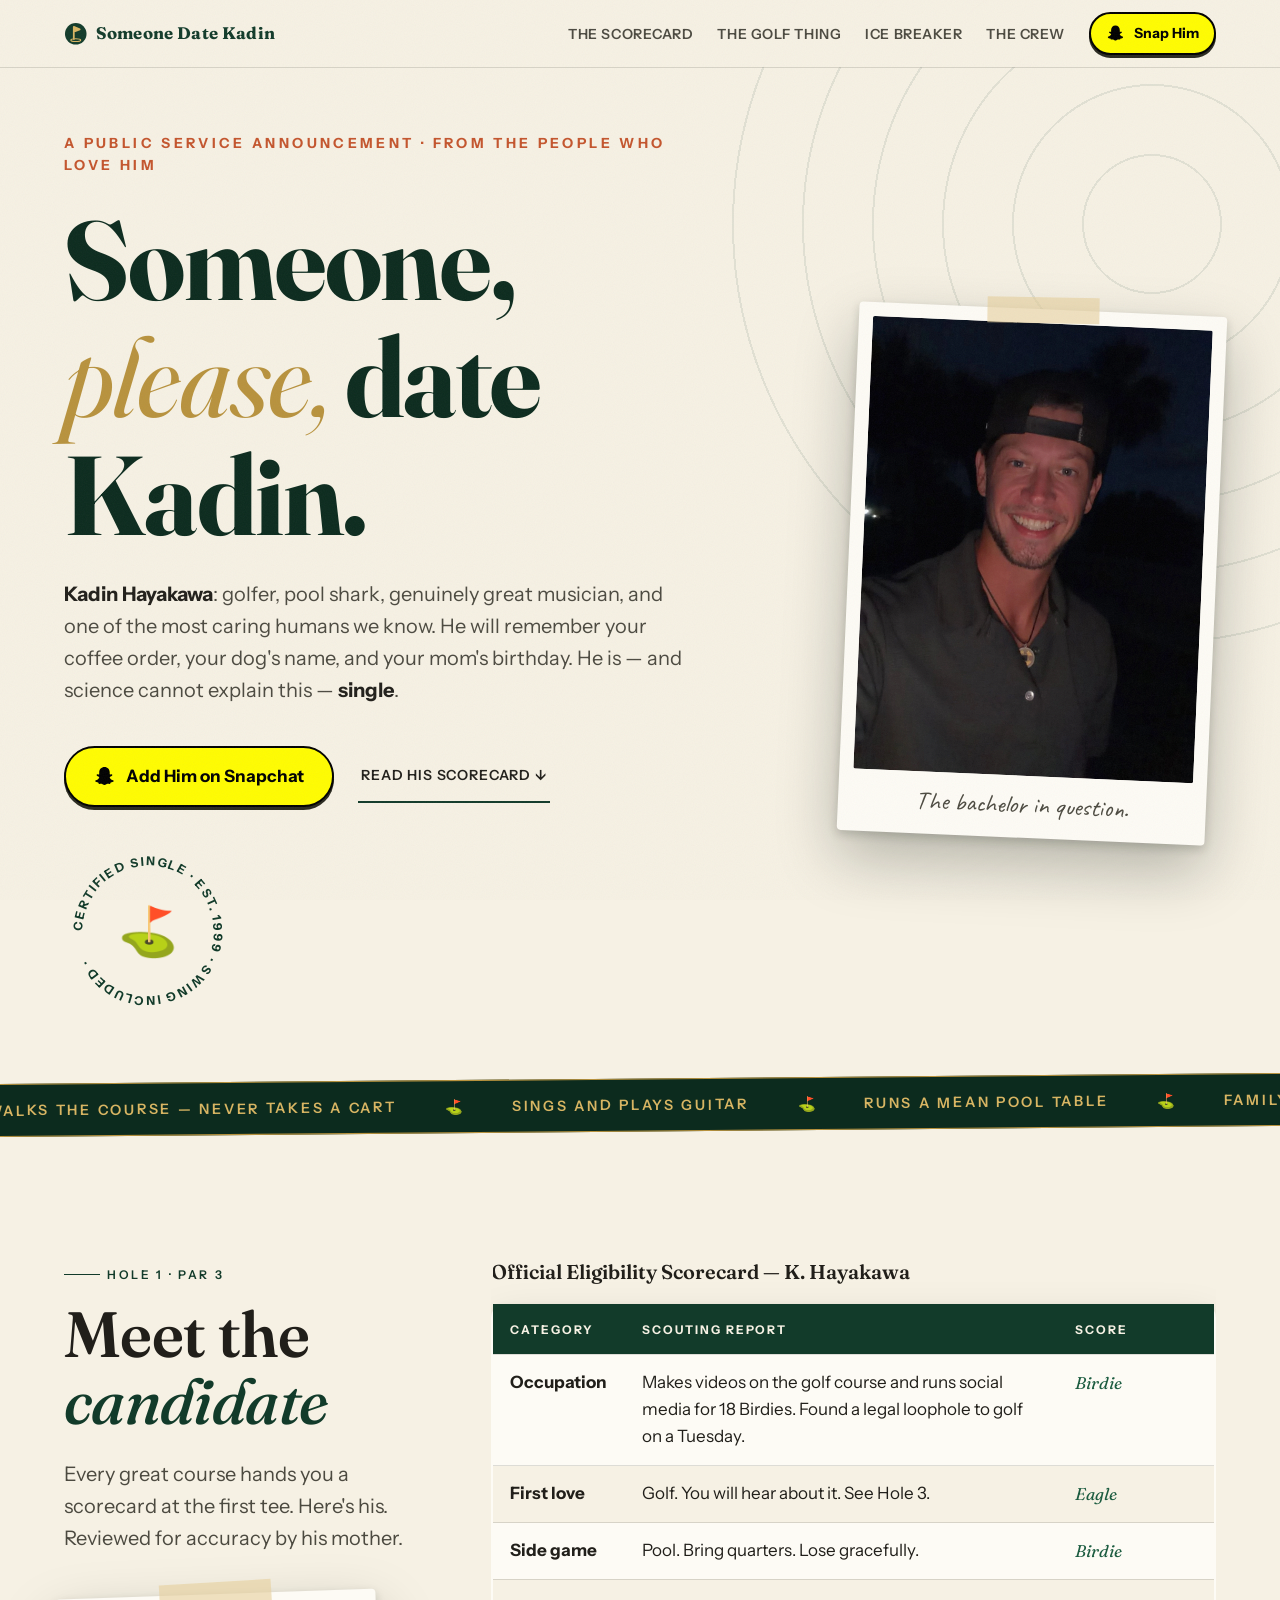
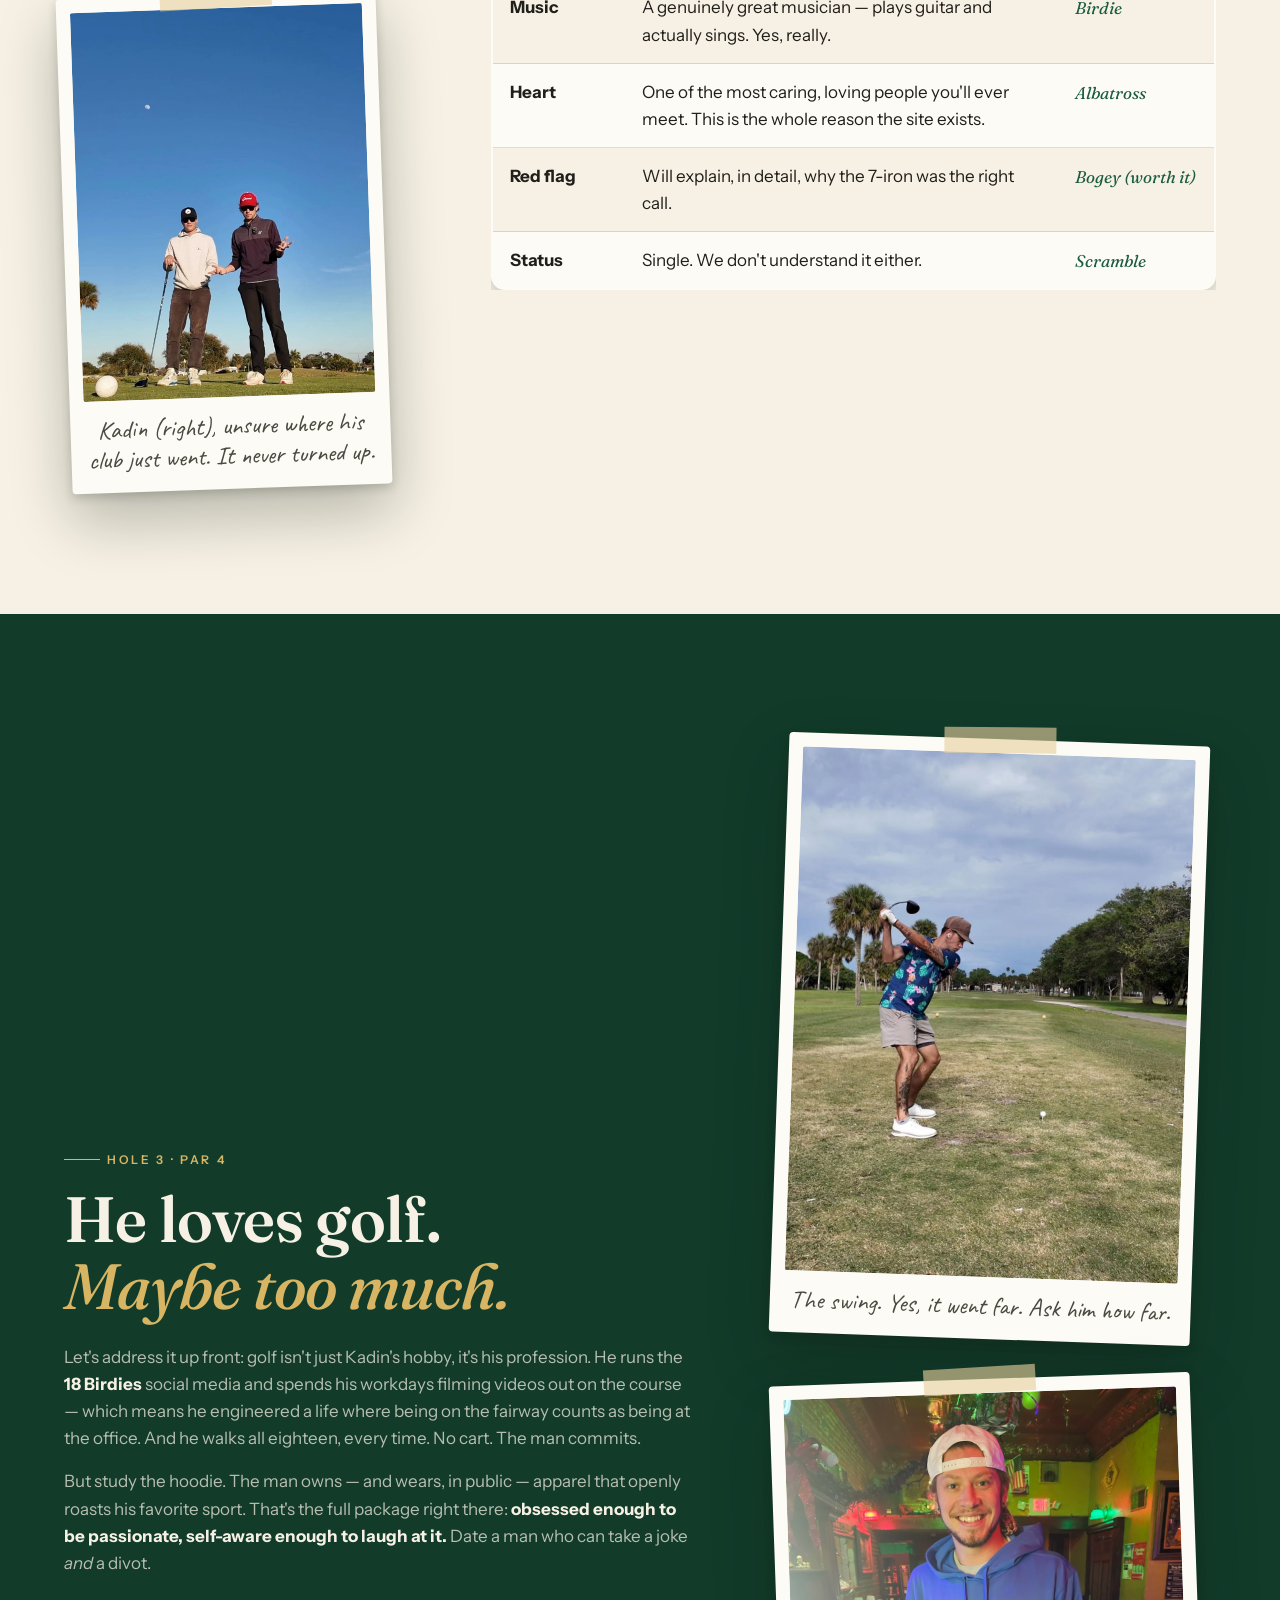
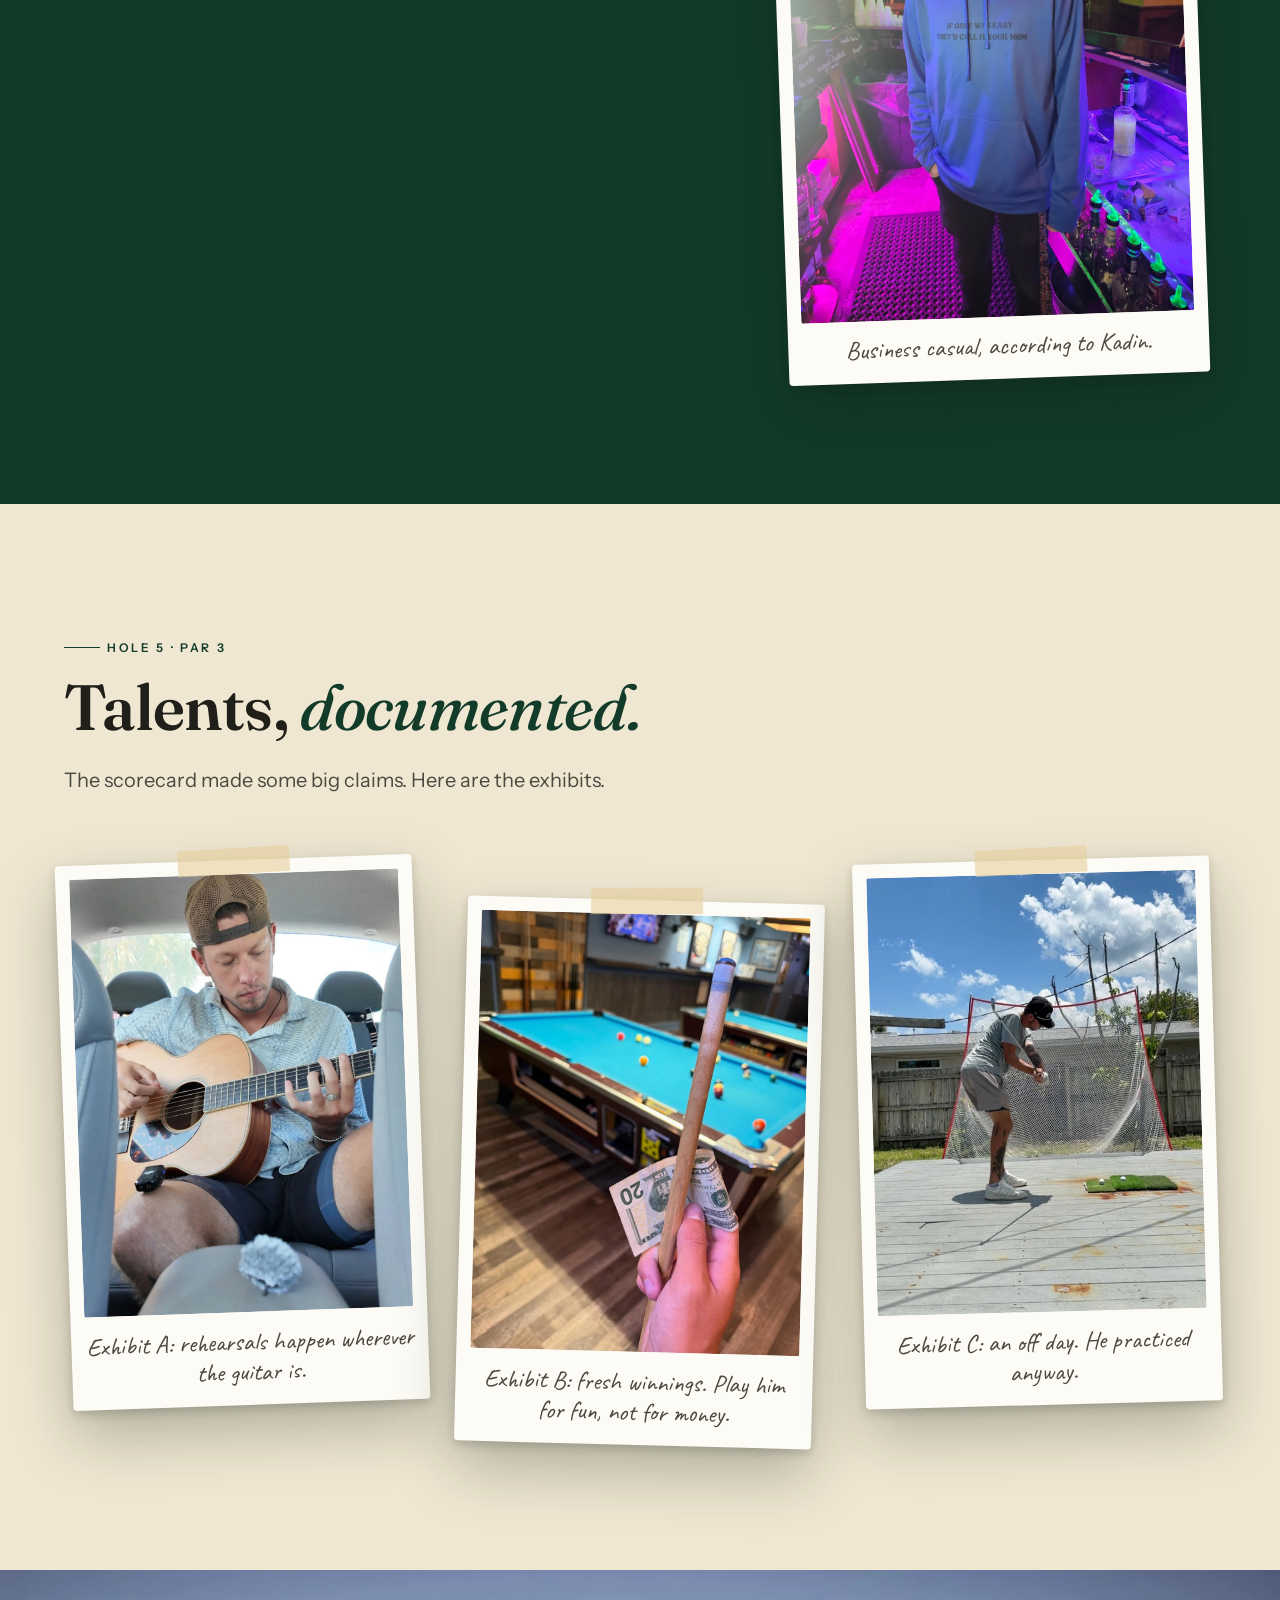
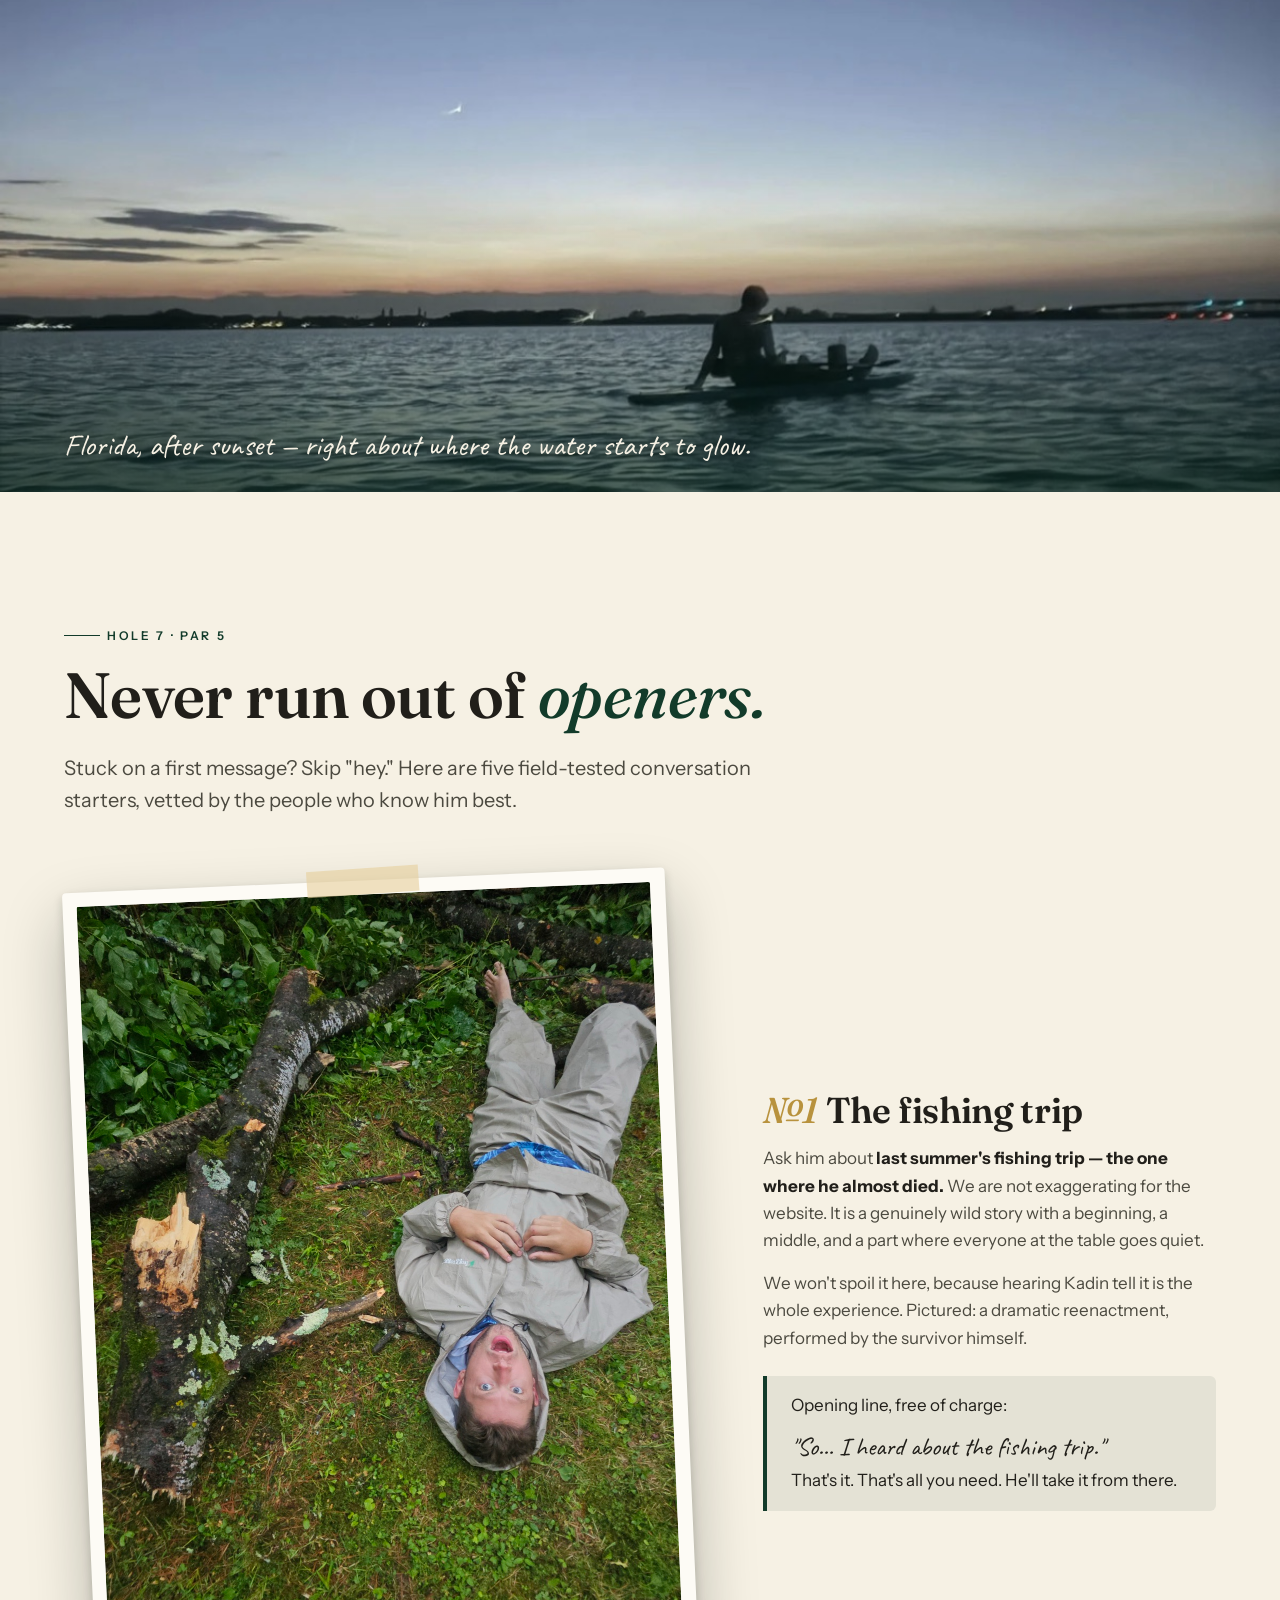
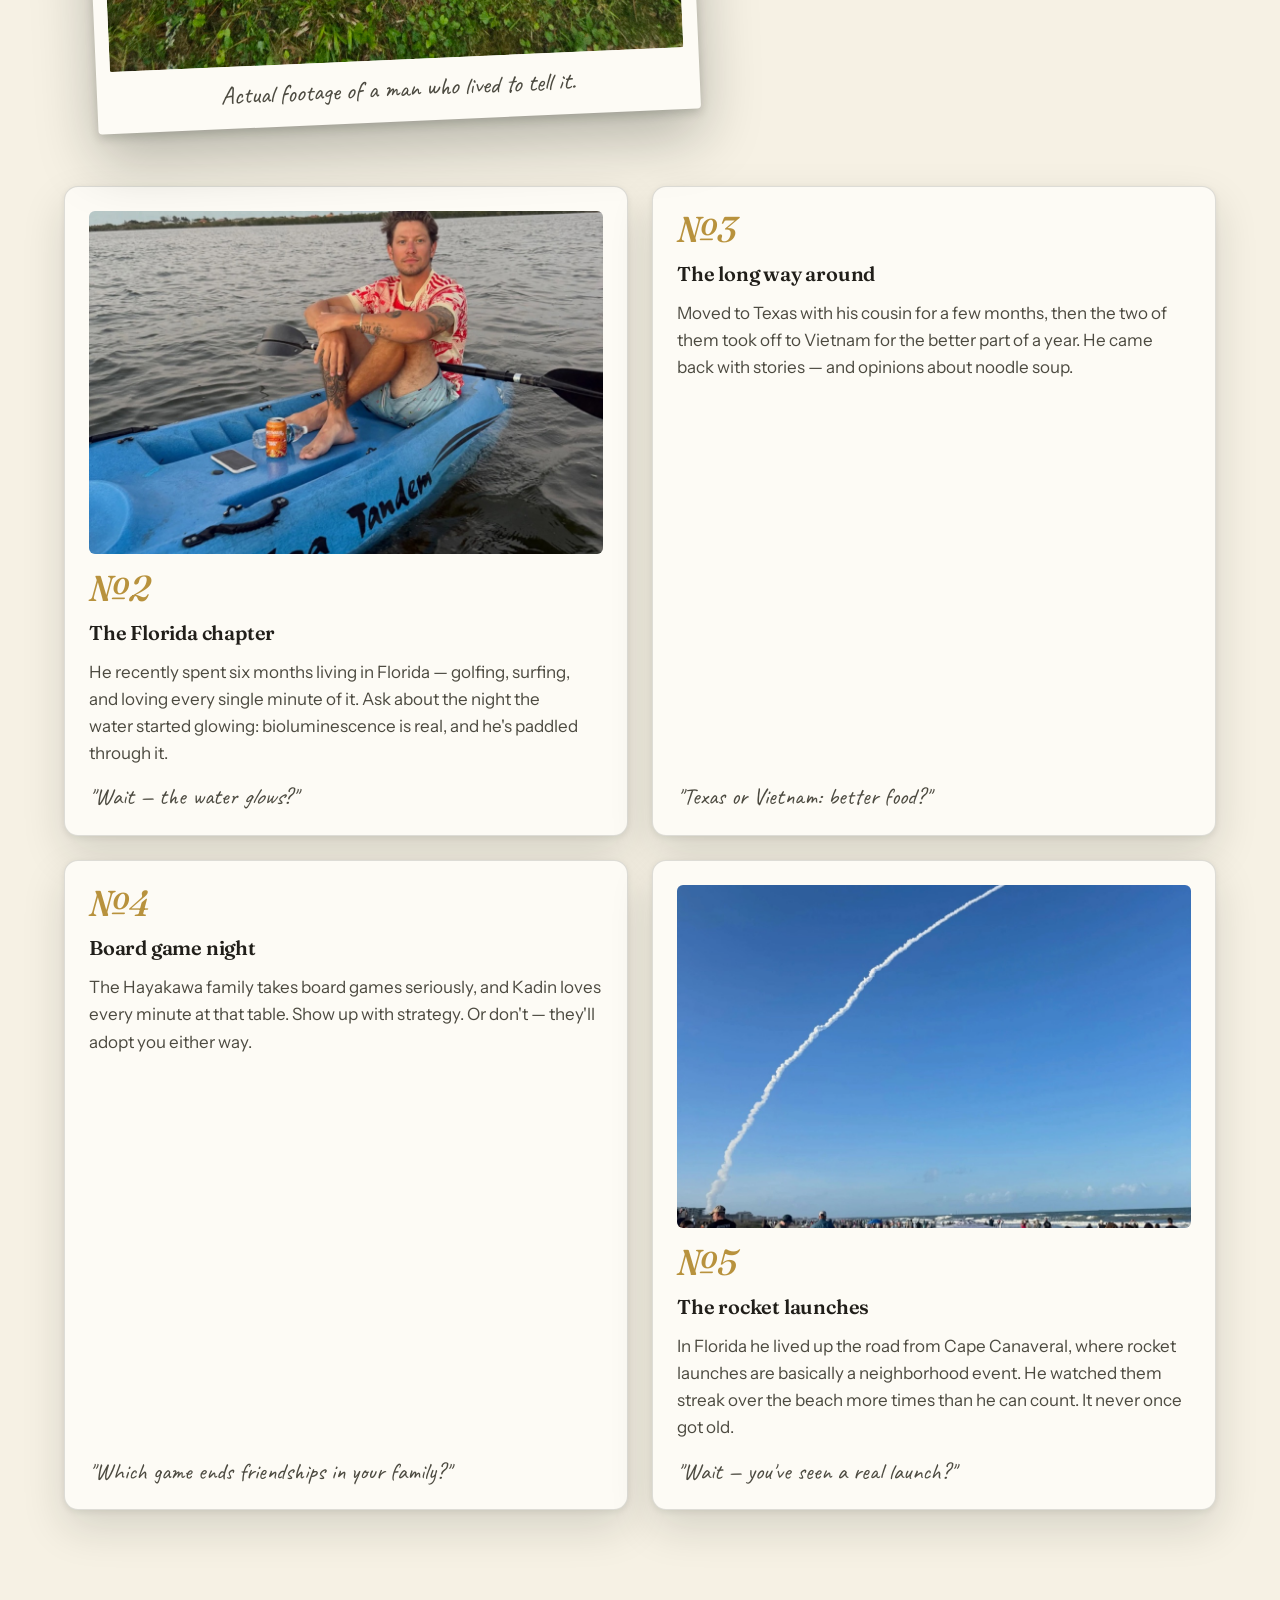
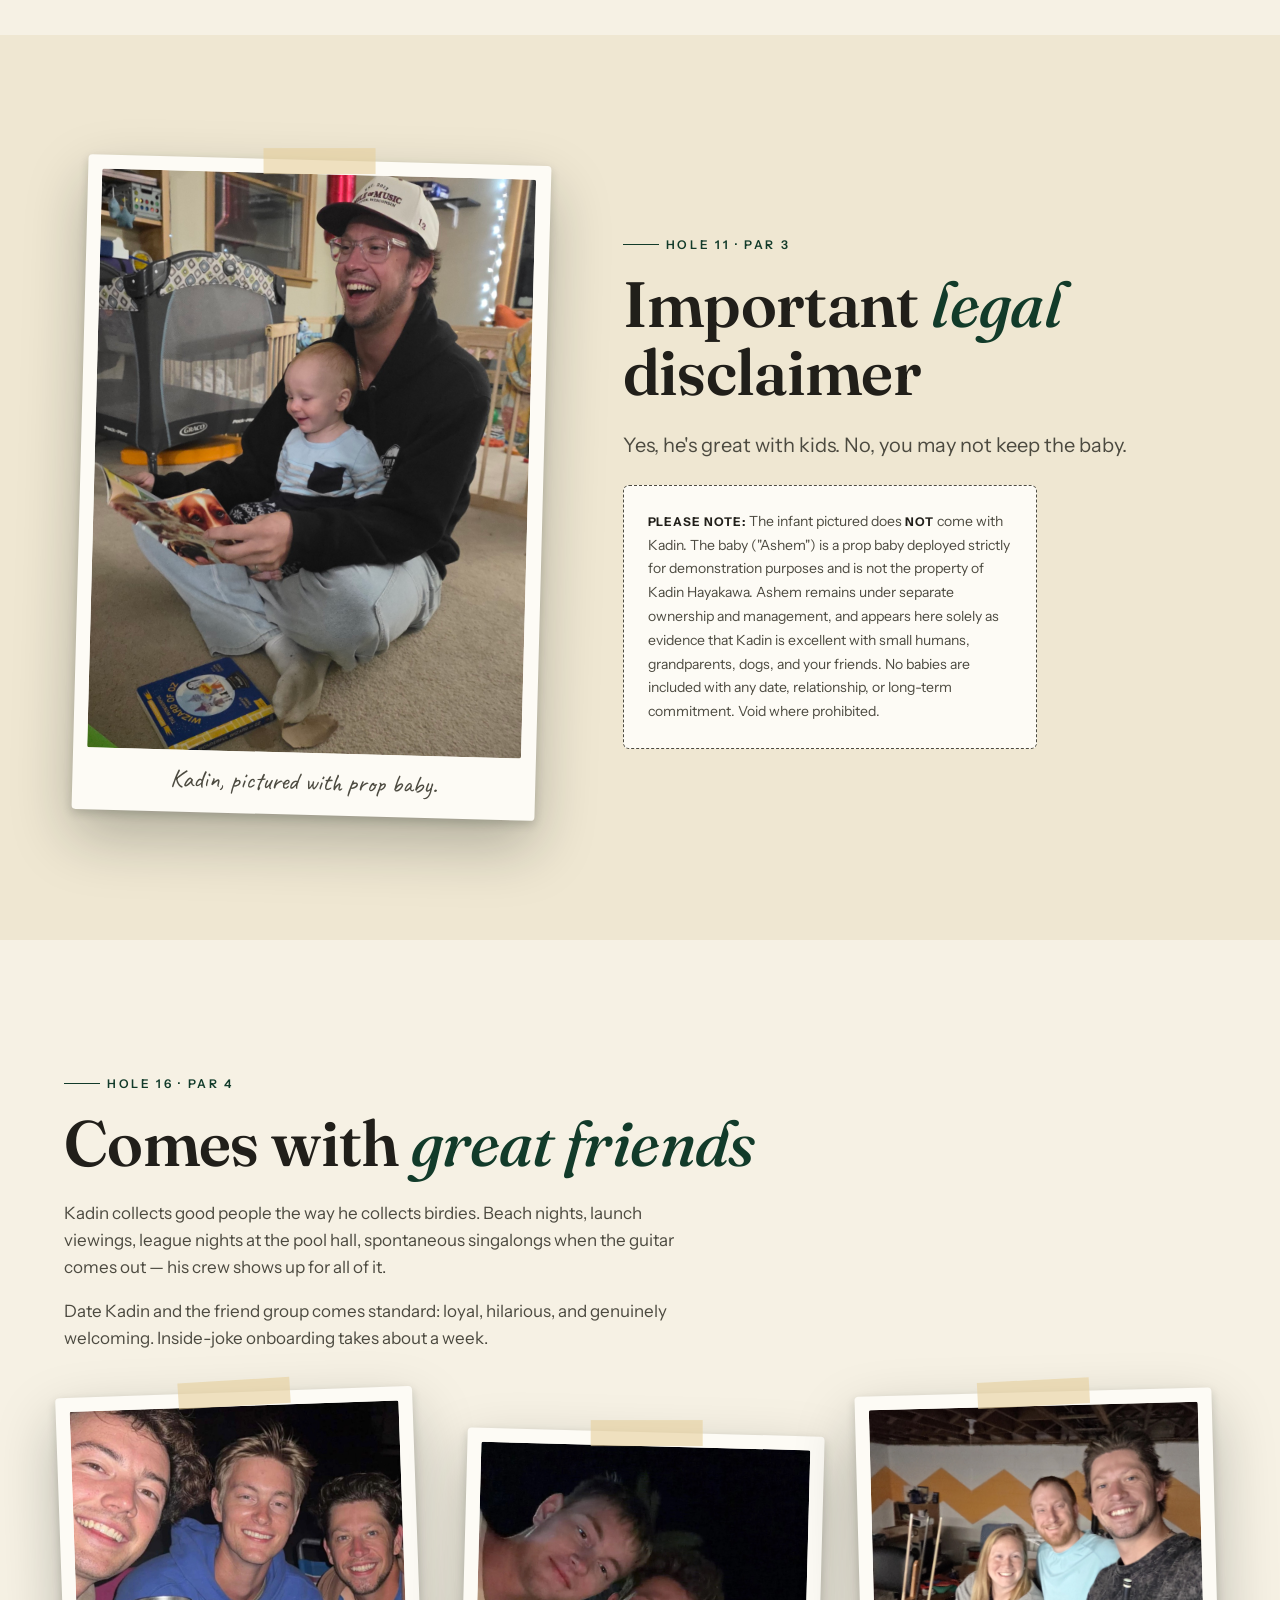
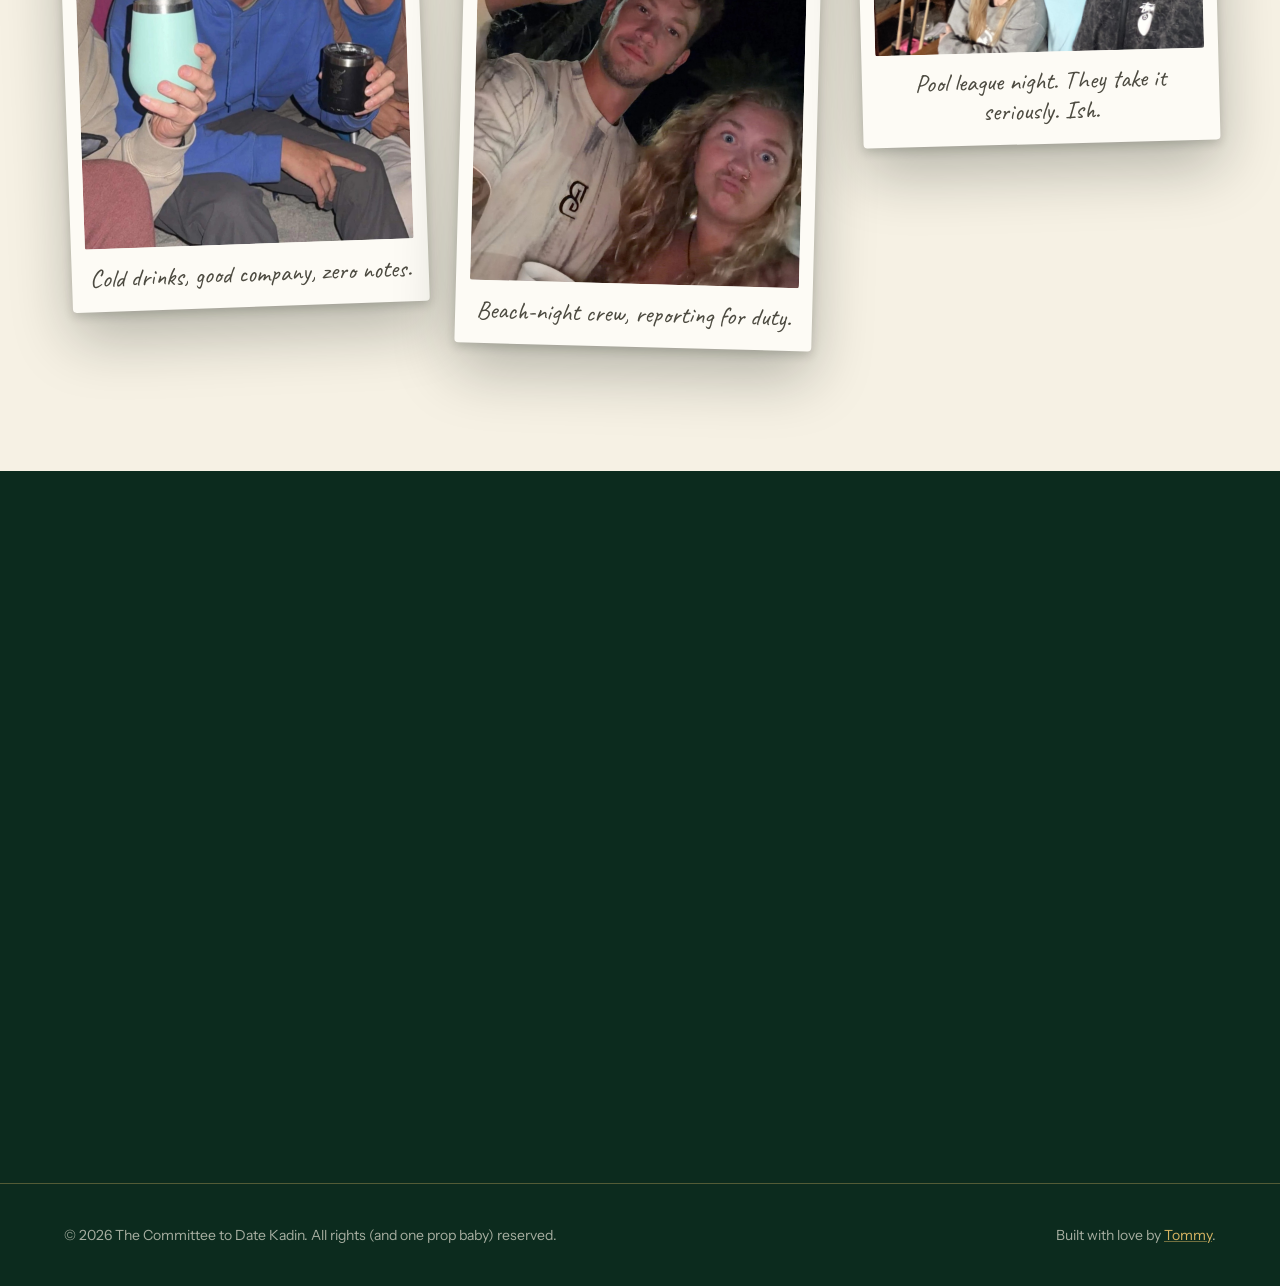
==== commit 8c334cce: "Remove approval committee section" ====
--- a/index.html
+++ b/index.html
@@ -5,10 +5,30 @@
   <meta name="viewport" content="width=device-width, initial-scale=1" />
   <title>Someone Date Kadin — A Public Service Announcement</title>
   <meta name="description" content="Kadin Hayakawa: golfer, pool shark, genuinely great musician, certified sweetheart. Inexplicably single. His friends and family built this website. Please help." />
-  <meta property="og:title" content="Someone Date Kadin" />
-  <meta property="og:description" content="Golfer. Pool shark. Genuinely great musician. Inexplicably single. This is a formal request from everyone who loves him." />
+  <link rel="canonical" href="https://someone-date-kadin.vercel.app/" />
+  <meta name="theme-color" content="#123b2a" />
+
+  <!-- Open Graph -->
   <meta property="og:type" content="website" />
-  <meta property="og:image" content="assets/images/kadin-hero.jpg" />
+  <meta property="og:site_name" content="Someone Date Kadin" />
+  <meta property="og:url" content="https://someone-date-kadin.vercel.app/" />
+  <meta property="og:title" content="Someone, please, date Kadin." />
+  <meta property="og:description" content="Golfer. Pool shark. Genuinely great musician. Inexplicably single. A formal request from everyone who loves him." />
+  <meta property="og:image" content="https://someone-date-kadin.vercel.app/assets/images/og-cover.jpg" />
+  <meta property="og:image:secure_url" content="https://someone-date-kadin.vercel.app/assets/images/og-cover.jpg" />
+  <meta property="og:image:type" content="image/jpeg" />
+  <meta property="og:image:width" content="1200" />
+  <meta property="og:image:height" content="630" />
+  <meta property="og:image:alt" content="Someone, please, date Kadin — Kadin Hayakawa smiling in a polaroid photo, captioned 'The bachelor in question.'" />
+  <meta property="og:locale" content="en_US" />
+
+  <!-- Twitter Card -->
+  <meta name="twitter:card" content="summary_large_image" />
+  <meta name="twitter:title" content="Someone, please, date Kadin." />
+  <meta name="twitter:description" content="Golfer. Pool shark. Genuinely great musician. Inexplicably single. A formal request from everyone who loves him." />
+  <meta name="twitter:image" content="https://someone-date-kadin.vercel.app/assets/images/og-cover.jpg" />
+  <meta name="twitter:image:alt" content="Someone, please, date Kadin — Kadin Hayakawa smiling in a polaroid photo, captioned 'The bachelor in question.'" />
+
   <link rel="icon" href="data:image/svg+xml,%3Csvg xmlns='http://www.w3.org/2000/svg' viewBox='0 0 100 100'%3E%3Ctext y='.9em' font-size='90'%3E%E2%9B%B3%3C/text%3E%3C/svg%3E" />
   <link rel="preconnect" href="https://fonts.googleapis.com" />
   <link rel="preconnect" href="https://fonts.gstatic.com" crossorigin />
@@ -38,7 +58,7 @@
         <li><a href="#scorecard">The Scorecard</a></li>
         <li><a href="#golf">The Golf Thing</a></li>
         <li><a href="#icebreaker">Ice Breaker</a></li>
-        <li><a href="#committee">The Committee</a></li>
+        <li><a href="#friends">The Crew</a></li>
         <li>
           <a class="btn-snap btn-snap--sm" href="https://www.snapchat.com/add/nidak.1999" target="_blank" rel="noopener">
             <svg viewBox="0 0 24 24" fill="currentColor" aria-hidden="true"><path d="M12 2c-3.2 0-5.5 2.4-5.5 5.6v2.1c-.5.3-1.2.2-1.7.1-.4-.1-.9.1-1 .5-.1.5.2.9.6 1.1.7.4 1.6.6 2 1.2.1.2.1.5 0 .7-.7 1.4-2 2.3-3.4 2.7-.5.1-.8.6-.6 1.1.3.8 2 1.1 2.9 1.3.2 0 .3.2.4.4.1.4.2 1 .7 1 .8.1 1.7-.3 2.6-.1 1 .3 1.7 1.3 3 1.3s2-1 3-1.3c.9-.2 1.8.2 2.6.1.5 0 .6-.6.7-1 .1-.2.2-.4.4-.4.9-.2 2.6-.5 2.9-1.3.2-.5-.1-1-.6-1.1-1.4-.4-2.7-1.3-3.4-2.7-.1-.2-.1-.5 0-.7.4-.6 1.3-.8 2-1.2.4-.2.7-.6.6-1.1-.1-.4-.6-.6-1-.5-.5.1-1.2.2-1.7-.1V7.6C17.5 4.4 15.2 2 12 2z"/></svg>
@@ -223,7 +243,7 @@
           <h2 class="section-title">Never run out of <em>openers.</em></h2>
           <p class="lede" style="margin-bottom: var(--space-6)">
             Stuck on a first message? Skip "hey." Here are five field-tested
-            conversation starters, vetted and approved by the committee.
+            conversation starters, vetted by the people who know him best.
           </p>
         </div>
         <div class="split split--flip">
@@ -328,29 +348,6 @@
       </div>
     </section>
 
-    <!-- ======== Hole 14: The Approval Committee ======== -->
-    <section class="section theme-green" id="committee">
-      <div class="container">
-        <div class="reveal">
-          <p class="hole-label">Hole 14 · Par 4</p>
-          <h2 class="section-title">The approval <em>committee</em></h2>
-          <p class="lede" style="margin-bottom: var(--space-5)">
-            Kadin's world runs on the people he loves — and yes, that means there's a board,
-            and the board votes. Be likable. Because if this list doesn't approve? <em>Cya.</em>
-          </p>
-        </div>
-        <ul class="committee reveal reveal-delay-1">
-          <li><span class="seat-name">David</span> <span class="seat-role">Father · Chairman of the Board</span> <span class="seat-vote">Vote required</span></li>
-          <li><span class="seat-name">Sara</span> <span class="seat-role">Mother · Head of Character References</span> <span class="seat-vote">Vote required</span></li>
-          <li><span class="seat-name">Keston</span> <span class="seat-role">Brother · VP of Quality Roasting</span> <span class="seat-vote">Vote required</span></li>
-          <li><span class="seat-name">Kyla</span> <span class="seat-role">Sister · Director of Vibes</span> <span class="seat-vote">Vote required</span></li>
-          <li><span class="seat-name">Ben</span> <span class="seat-role">Kyla's fiancé · Newest member, passed this exact interview</span> <span class="seat-vote">Vote required</span></li>
-          <li><span class="seat-name">Tommy</span> <span class="seat-role">Best friend · Built this very website</span> <span class="seat-vote">Vote required</span></li>
-          <li><span class="seat-name">Jeanna</span> <span class="seat-role">Close friend · Chief Vetting Officer</span> <span class="seat-vote">Vote required</span></li>
-        </ul>
-      </div>
-    </section>
-
     <!-- ======== Hole 16: Comes With Great Friends ======== -->
     <section class="section" id="friends">
       <div class="container">
@@ -394,7 +391,7 @@
           <p class="hole-label" style="display: inline-flex">Hole 18 · The Final Hole</p>
           <h2 class="section-title">Shoot your <em>shot.</em></h2>
           <p class="lede">
-            You've read the scorecard. You know about the fishing trip. The committee awaits.
+            You've read the scorecard. You know about the fishing trip.
             If you're kind, funny, and can tolerate one (1) enthusiastic golf recap per outing —
             say hi. He's genuinely worth it.
           </p>
--- a/css/components.css
+++ b/css/components.css
@@ -1,6 +1,6 @@
 /**
  * Components — nav, buttons, badge, marquee, photo cards, scorecard,
- * committee roster, fine-print card, callouts.
+ * fine-print card, callouts.
  */
 
 /* ---------- Navigation ---------- */
@@ -376,55 +376,6 @@
   min-width: 34rem;
 }
 
-/* ---------- Committee roster ---------- */
-.committee {
-  list-style: none;
-  padding: 0;
-  display: grid;
-  gap: 1px;
-  background: var(--hairline);
-  border-block: 1px solid var(--hairline);
-}
-
-.committee li {
-  display: grid;
-  grid-template-columns: auto 1fr auto;
-  align-items: baseline;
-  gap: var(--space-3);
-  padding: 1.1rem 0.5rem;
-  background: var(--bg);
-}
-
-.committee .seat-name {
-  font-family: var(--font-display);
-  font-size: var(--text-md);
-  font-weight: 600;
-}
-
-.committee .seat-role {
-  color: var(--fg-soft);
-}
-
-.committee .seat-vote {
-  font-size: var(--text-xs);
-  font-weight: 700;
-  letter-spacing: 0.14em;
-  text-transform: uppercase;
-  color: var(--accent);
-  white-space: nowrap;
-}
-
-@media (max-width: 40rem) {
-  .committee li {
-    grid-template-columns: 1fr auto;
-  }
-
-  .committee .seat-role {
-    grid-column: 1 / -1;
-    order: 3;
-  }
-}
-
 /* ---------- Fine-print / callout cards ---------- */
 .fine-print {
   background: #fdfbf5;
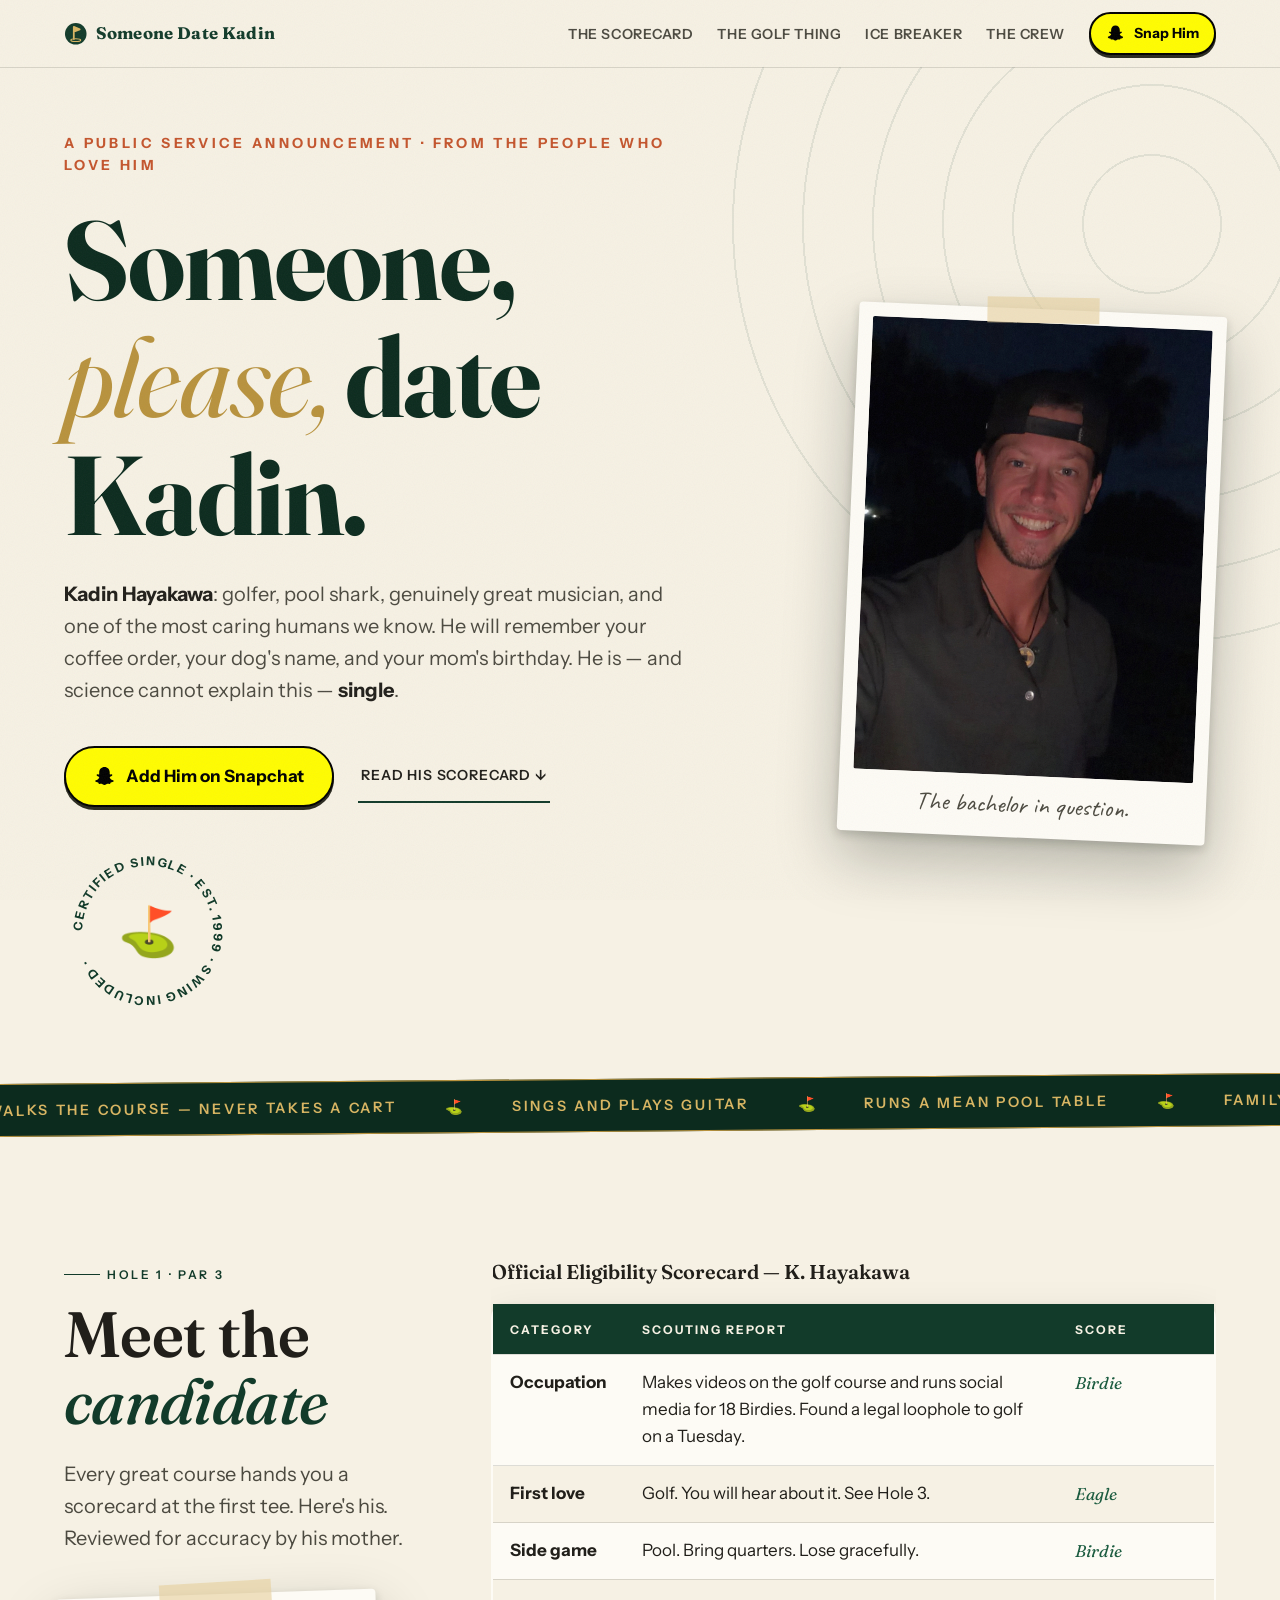
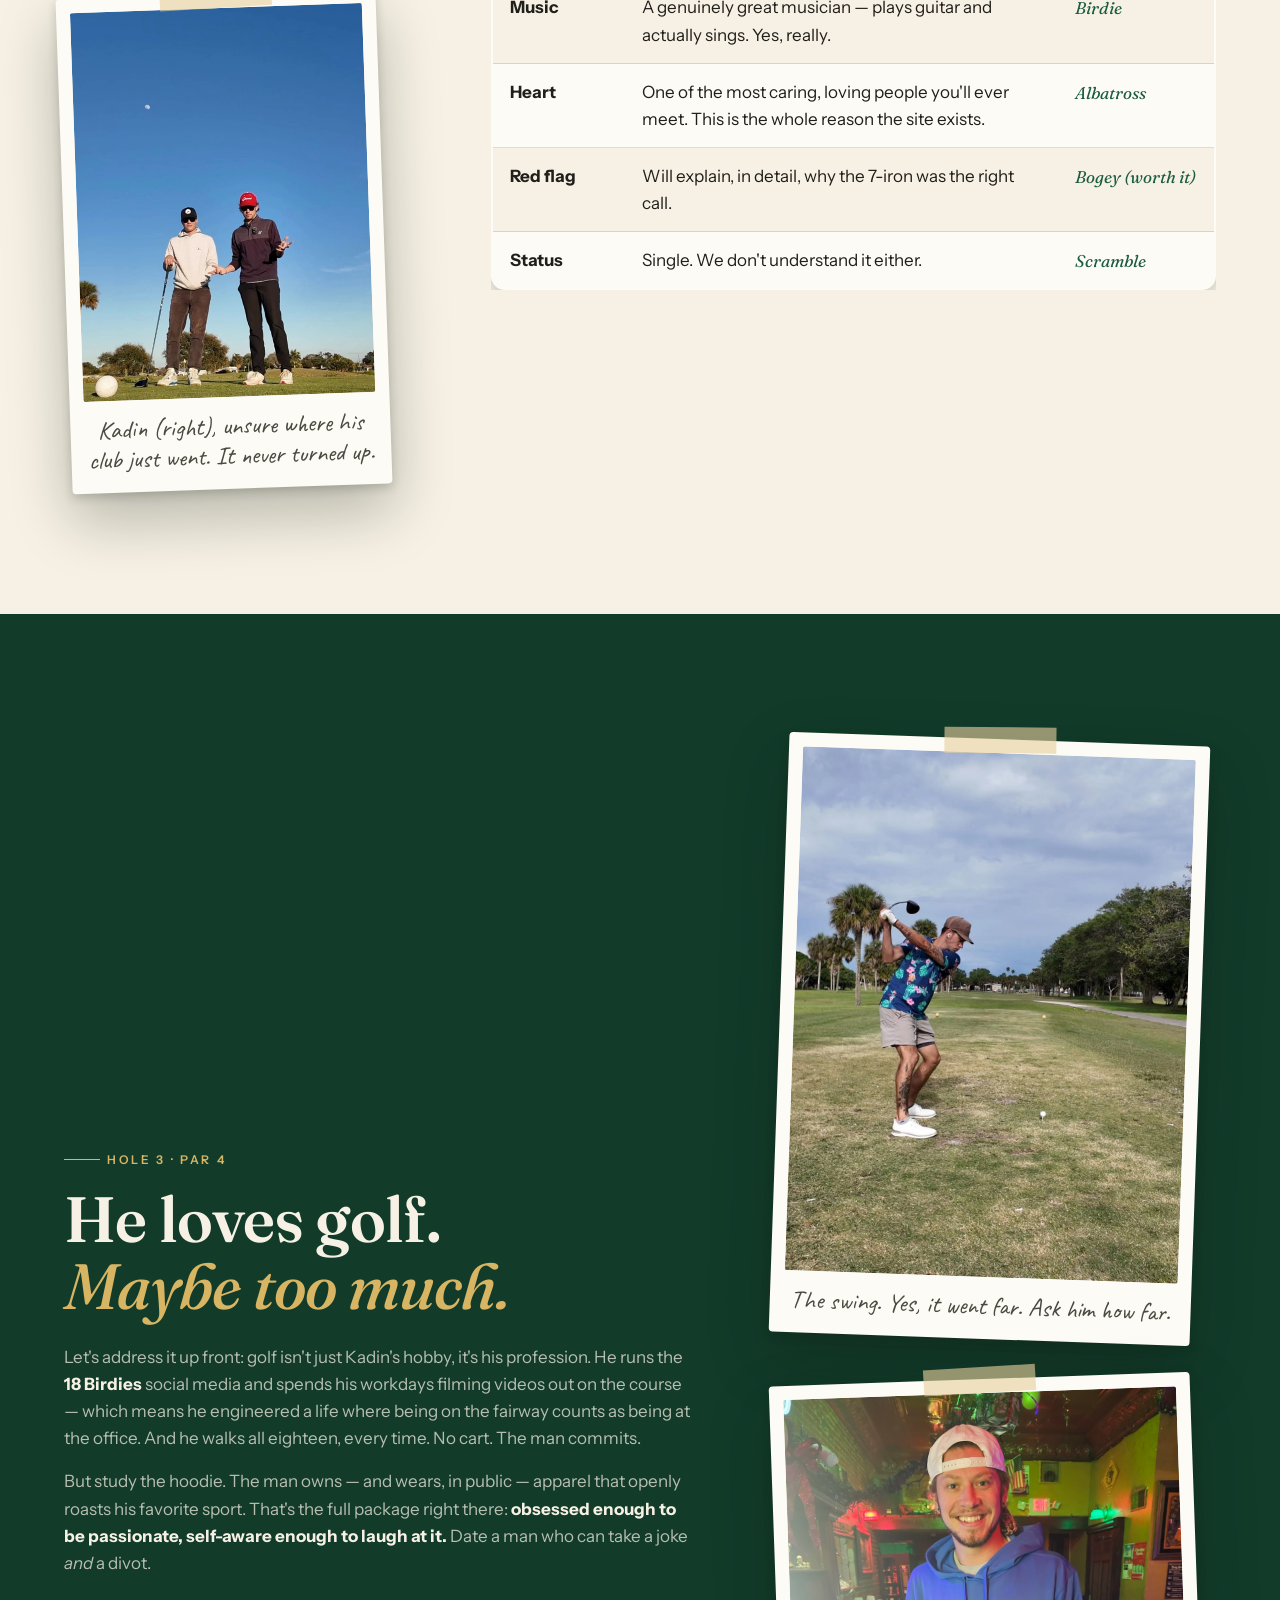
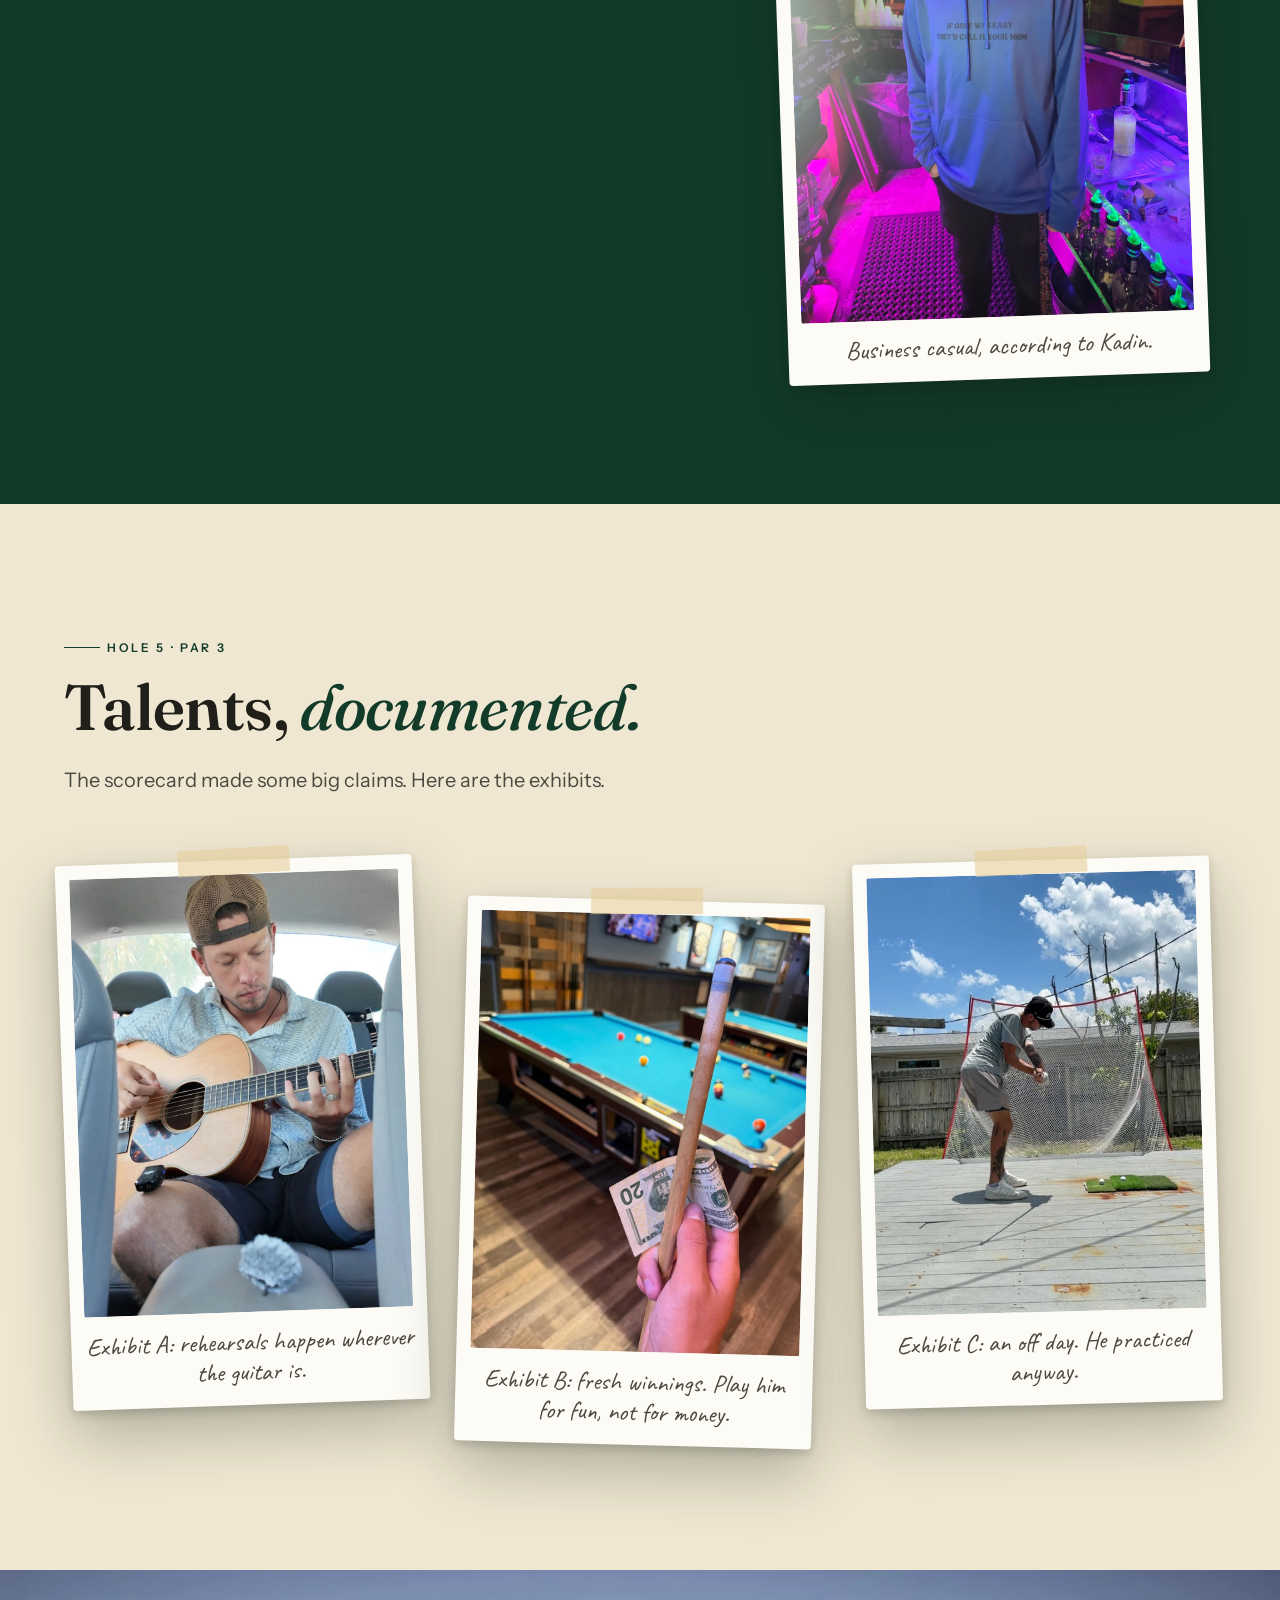
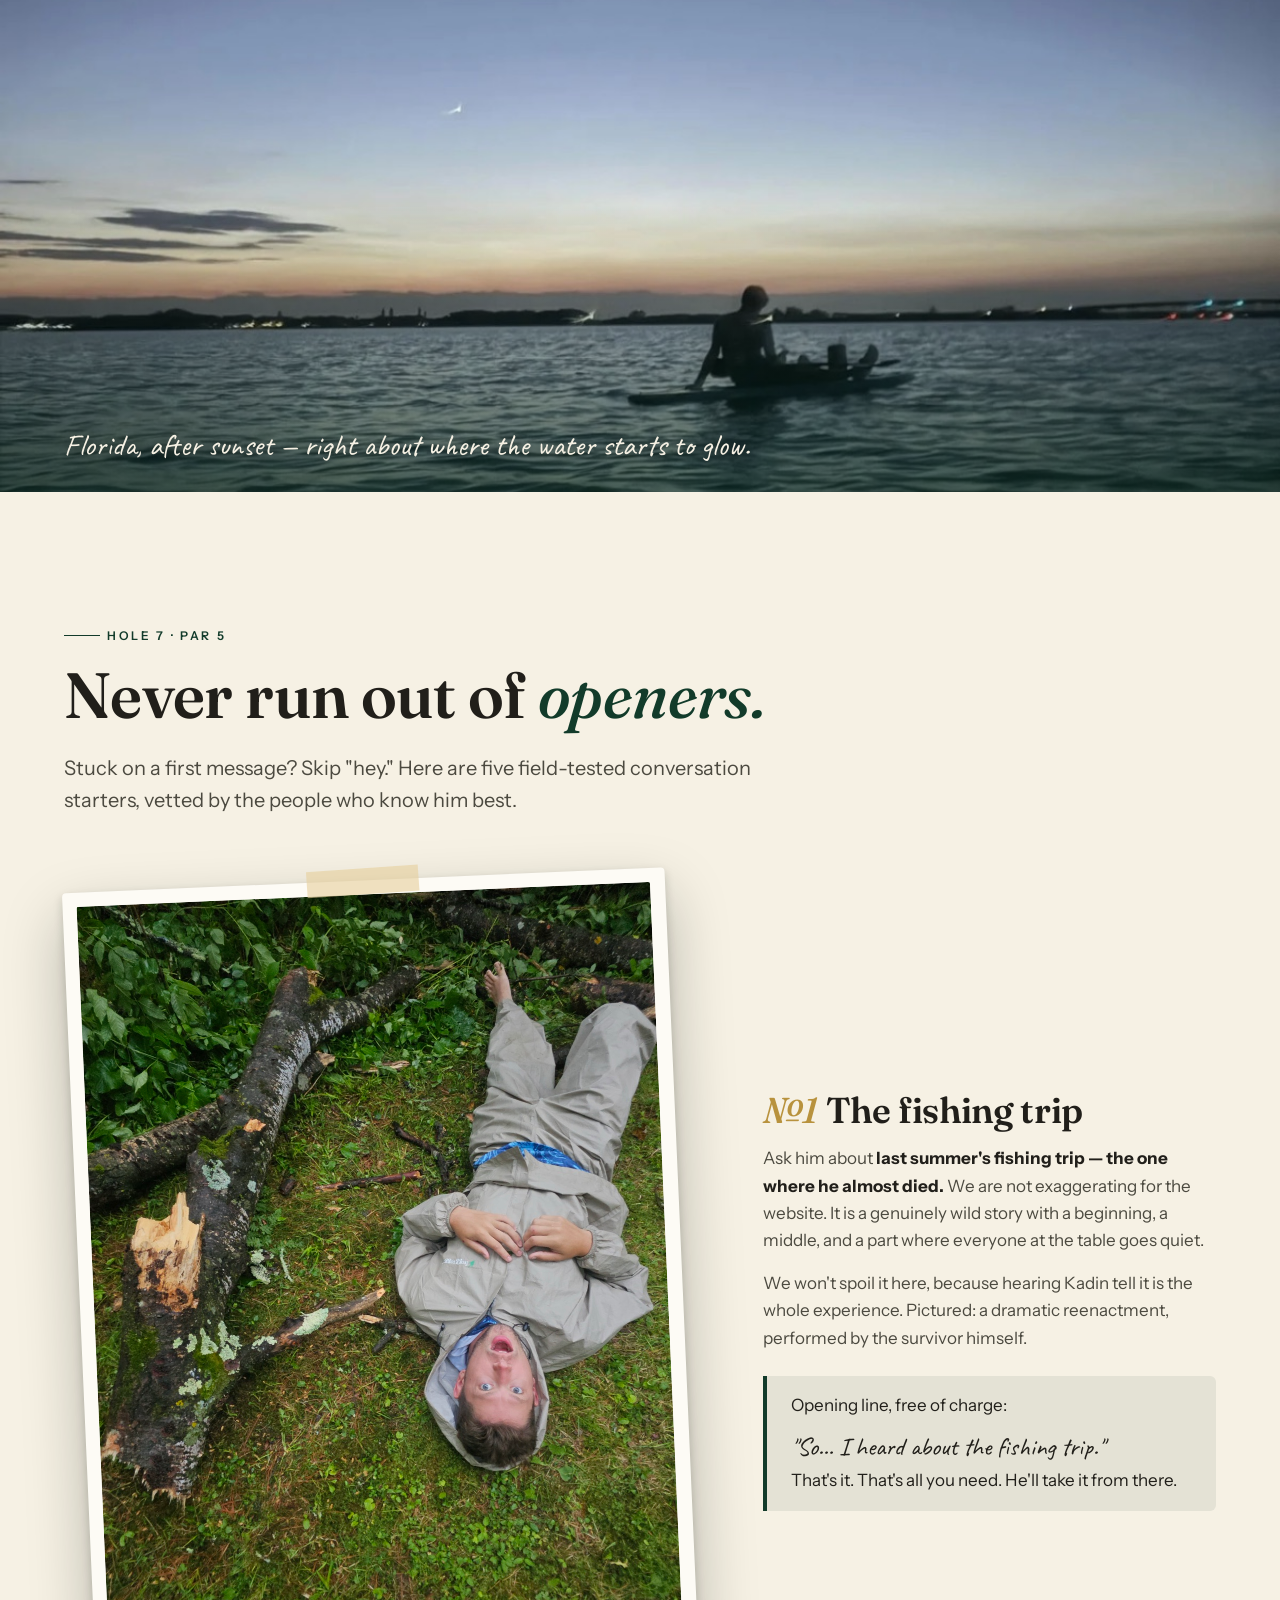
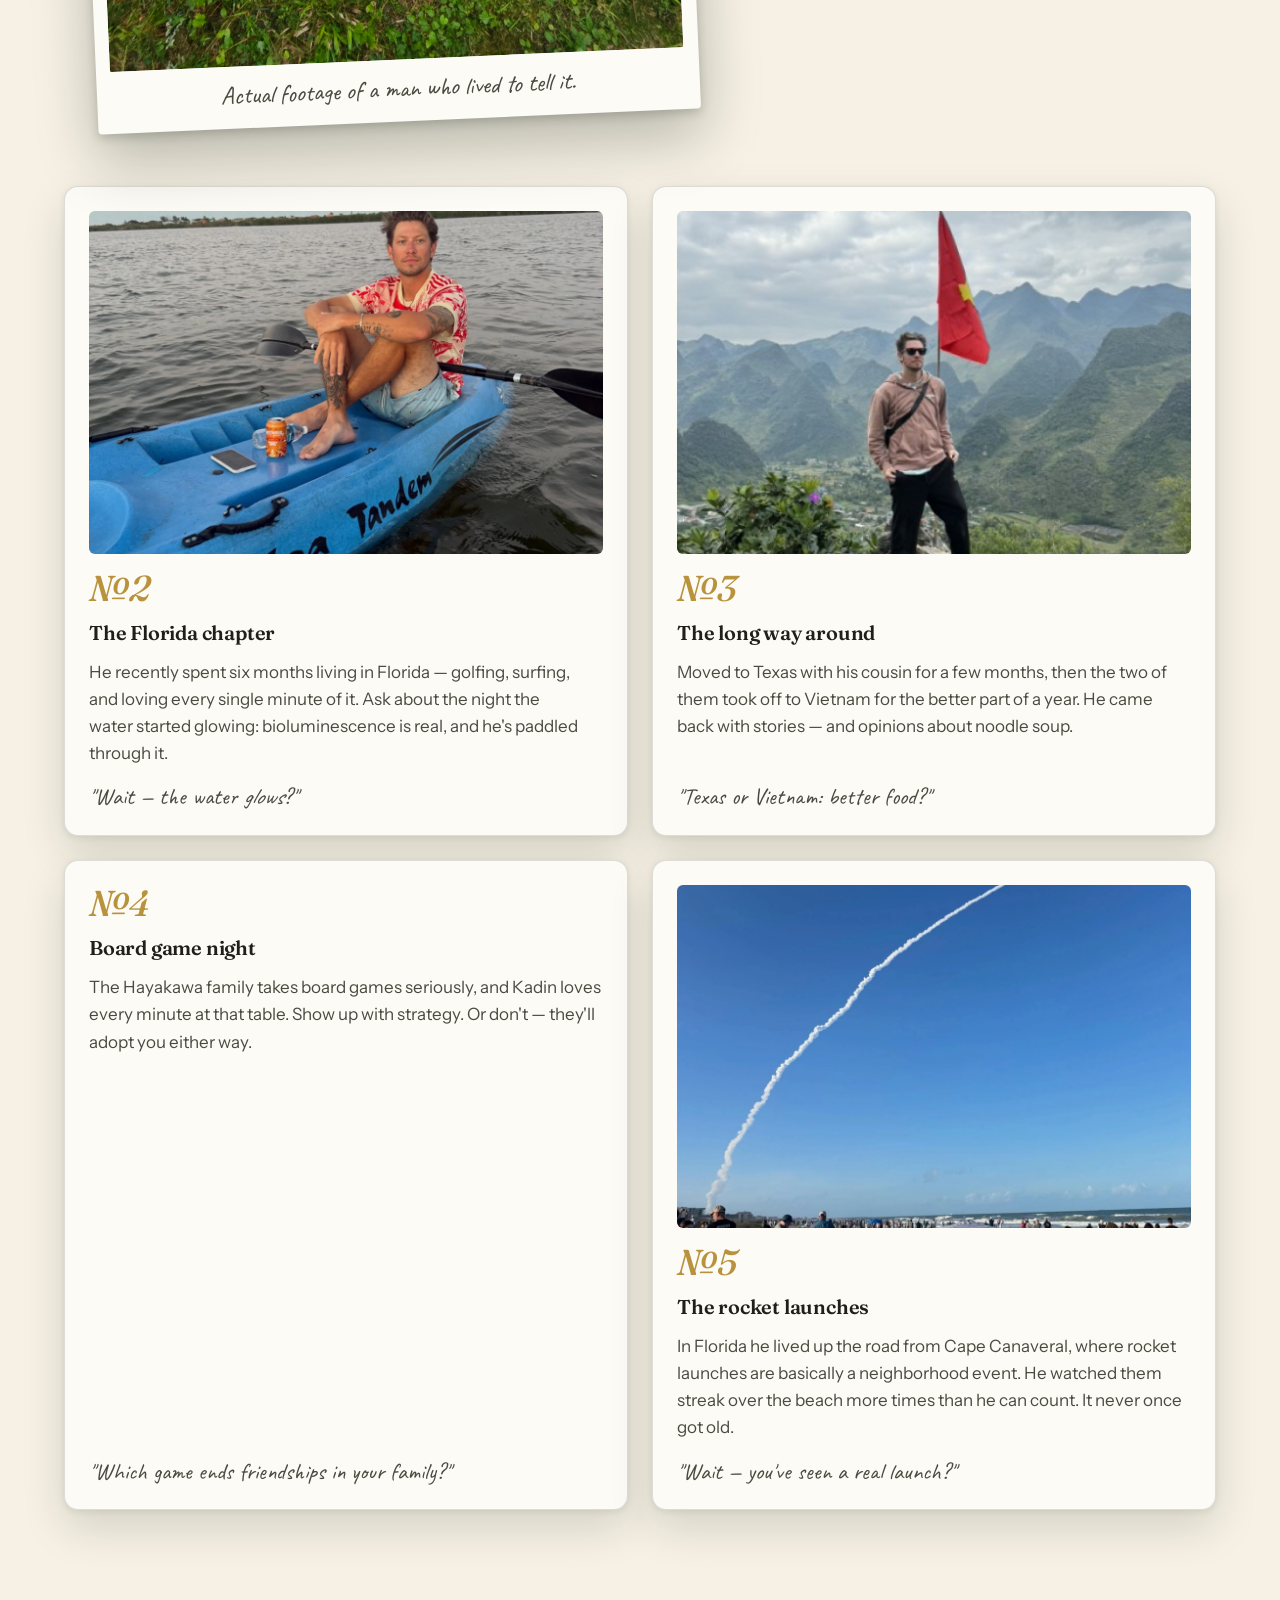
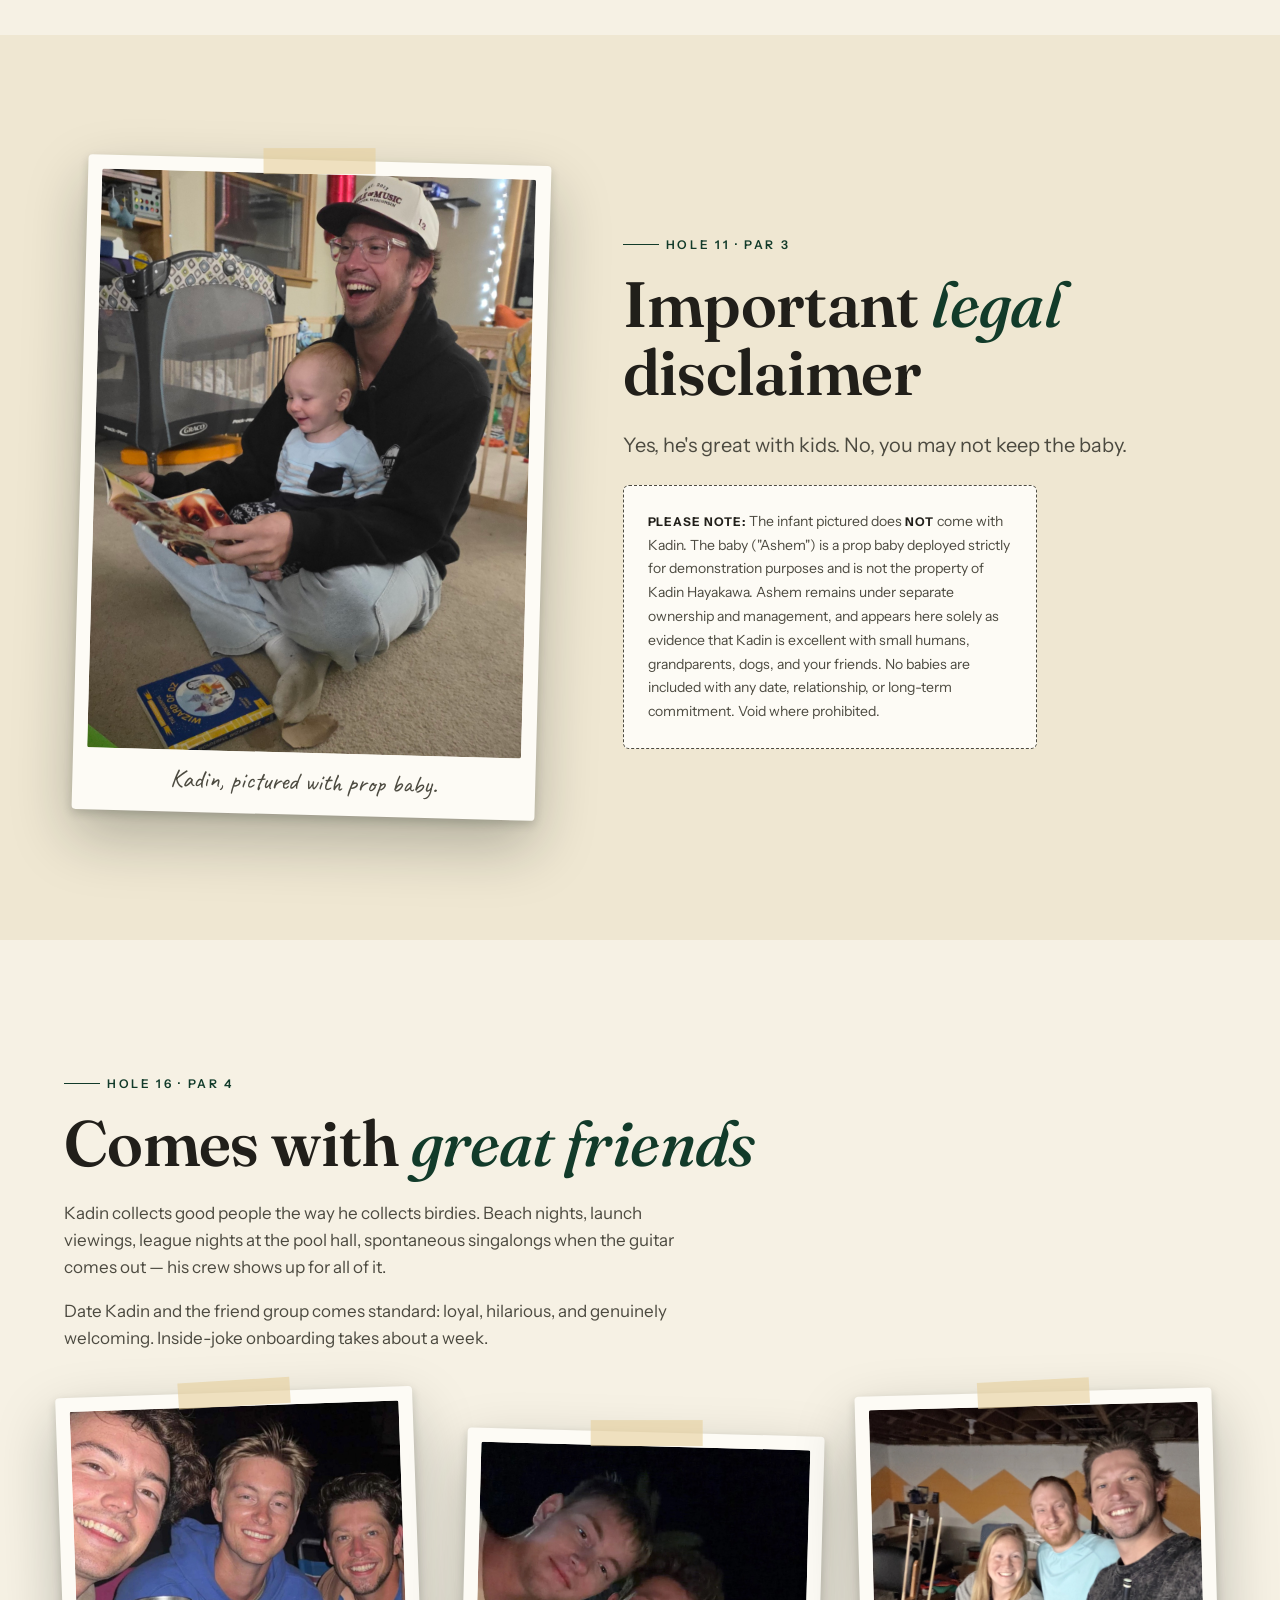
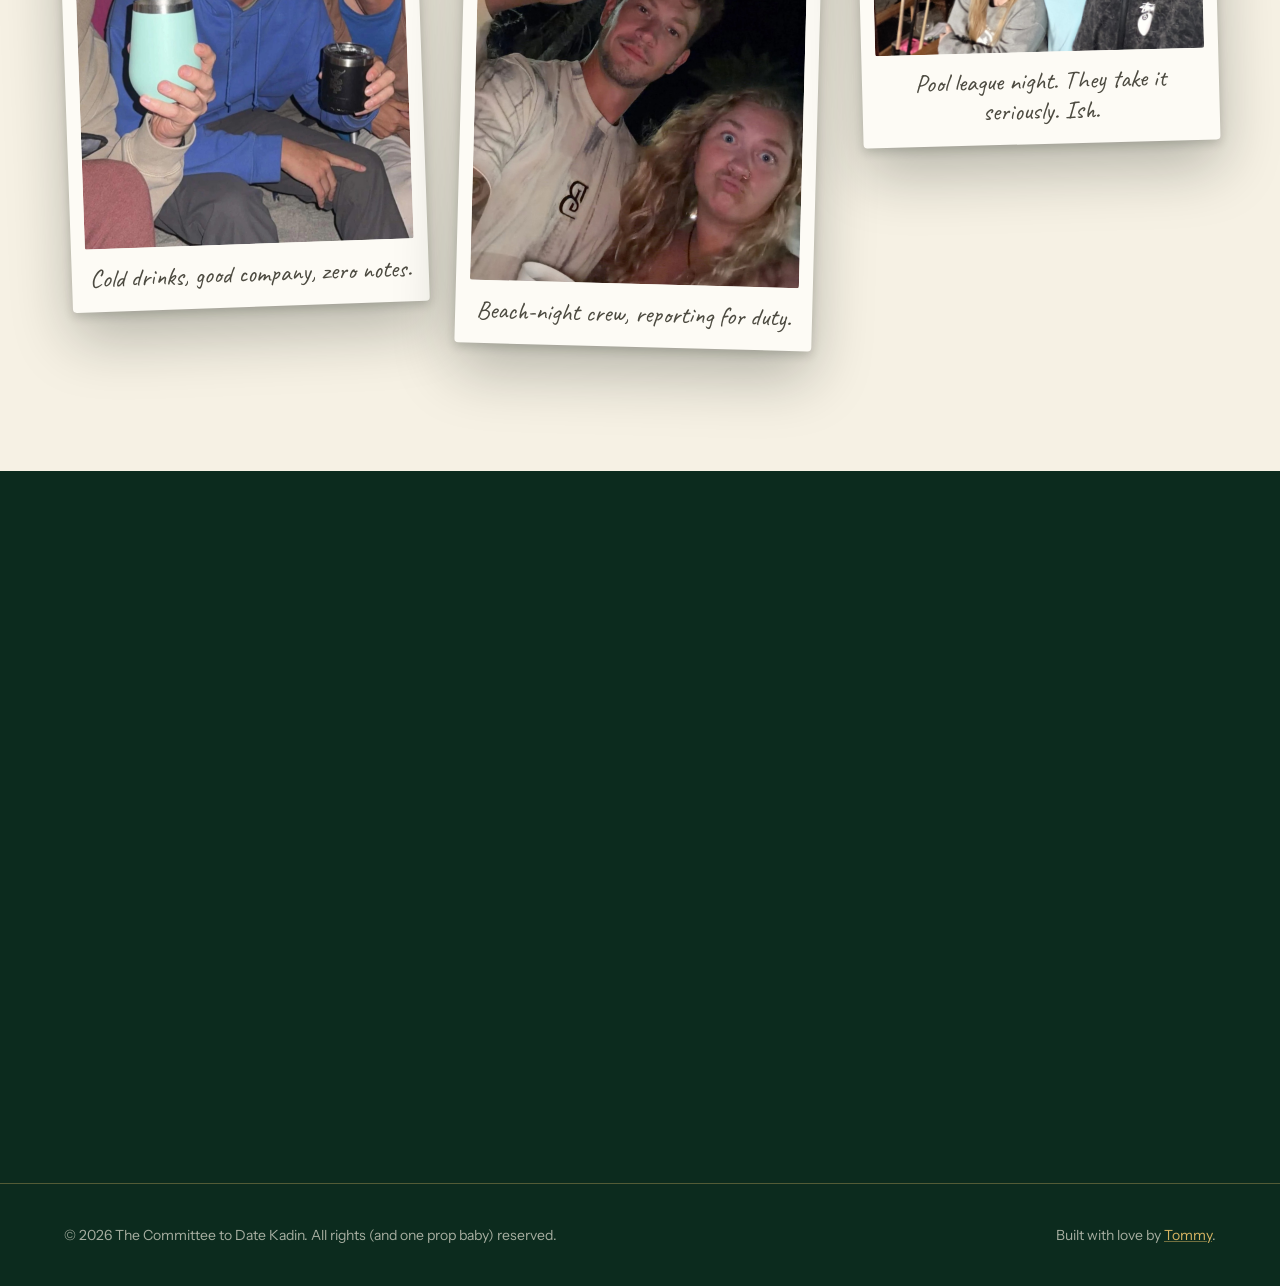
==== commit 4d68cc97: "Add Vietnam summit photo to travel ice breaker" ====
--- a/index.html
+++ b/index.html
@@ -286,6 +286,7 @@
             <p class="breaker-opener">"Wait — the water <em>glows</em>?"</p>
           </article>
           <article class="breaker-card">
+            <img class="breaker-photo" src="assets/images/kadin-vietnam.jpg" alt="Kadin standing on a rocky peak in Vietnam beside a Vietnamese flag, green mountains behind him" loading="lazy" style="object-position: center 42%" />
             <span class="breaker-num">№3</span>
             <h3>The long way around</h3>
             <p>
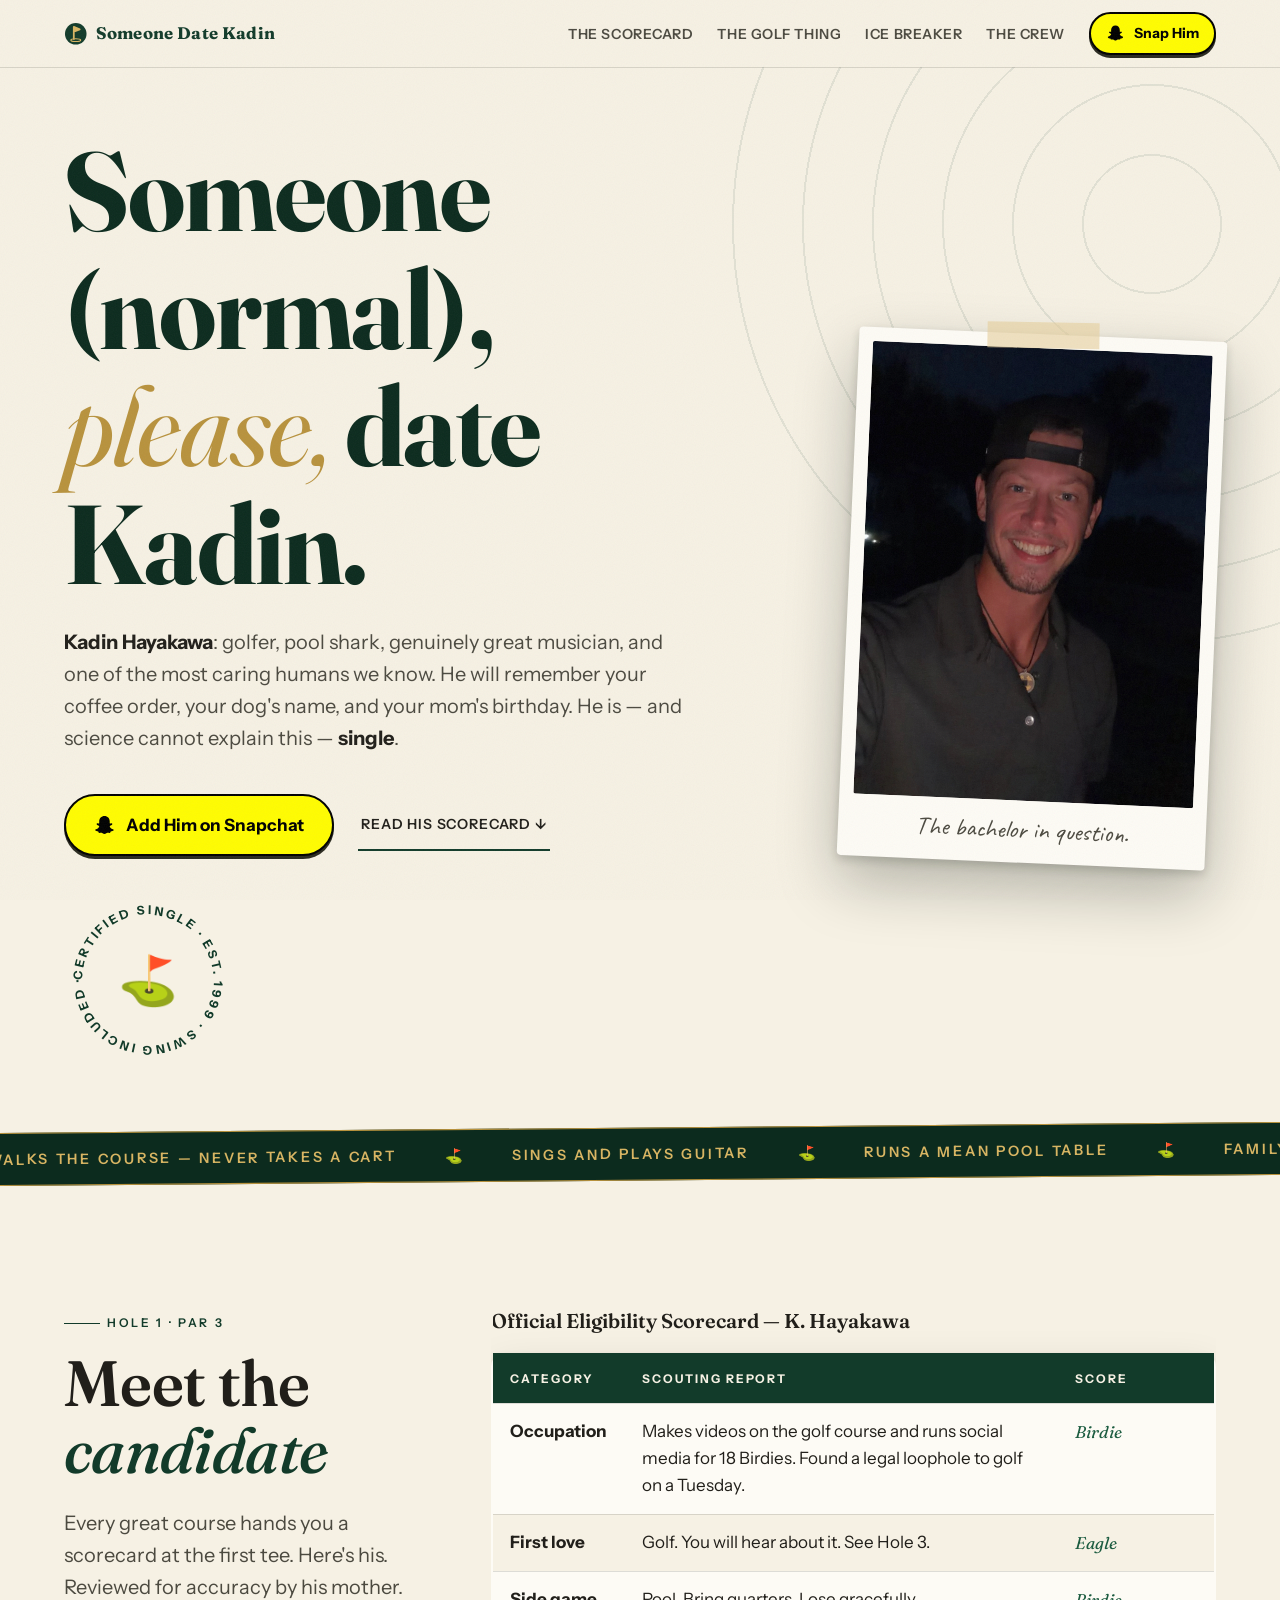
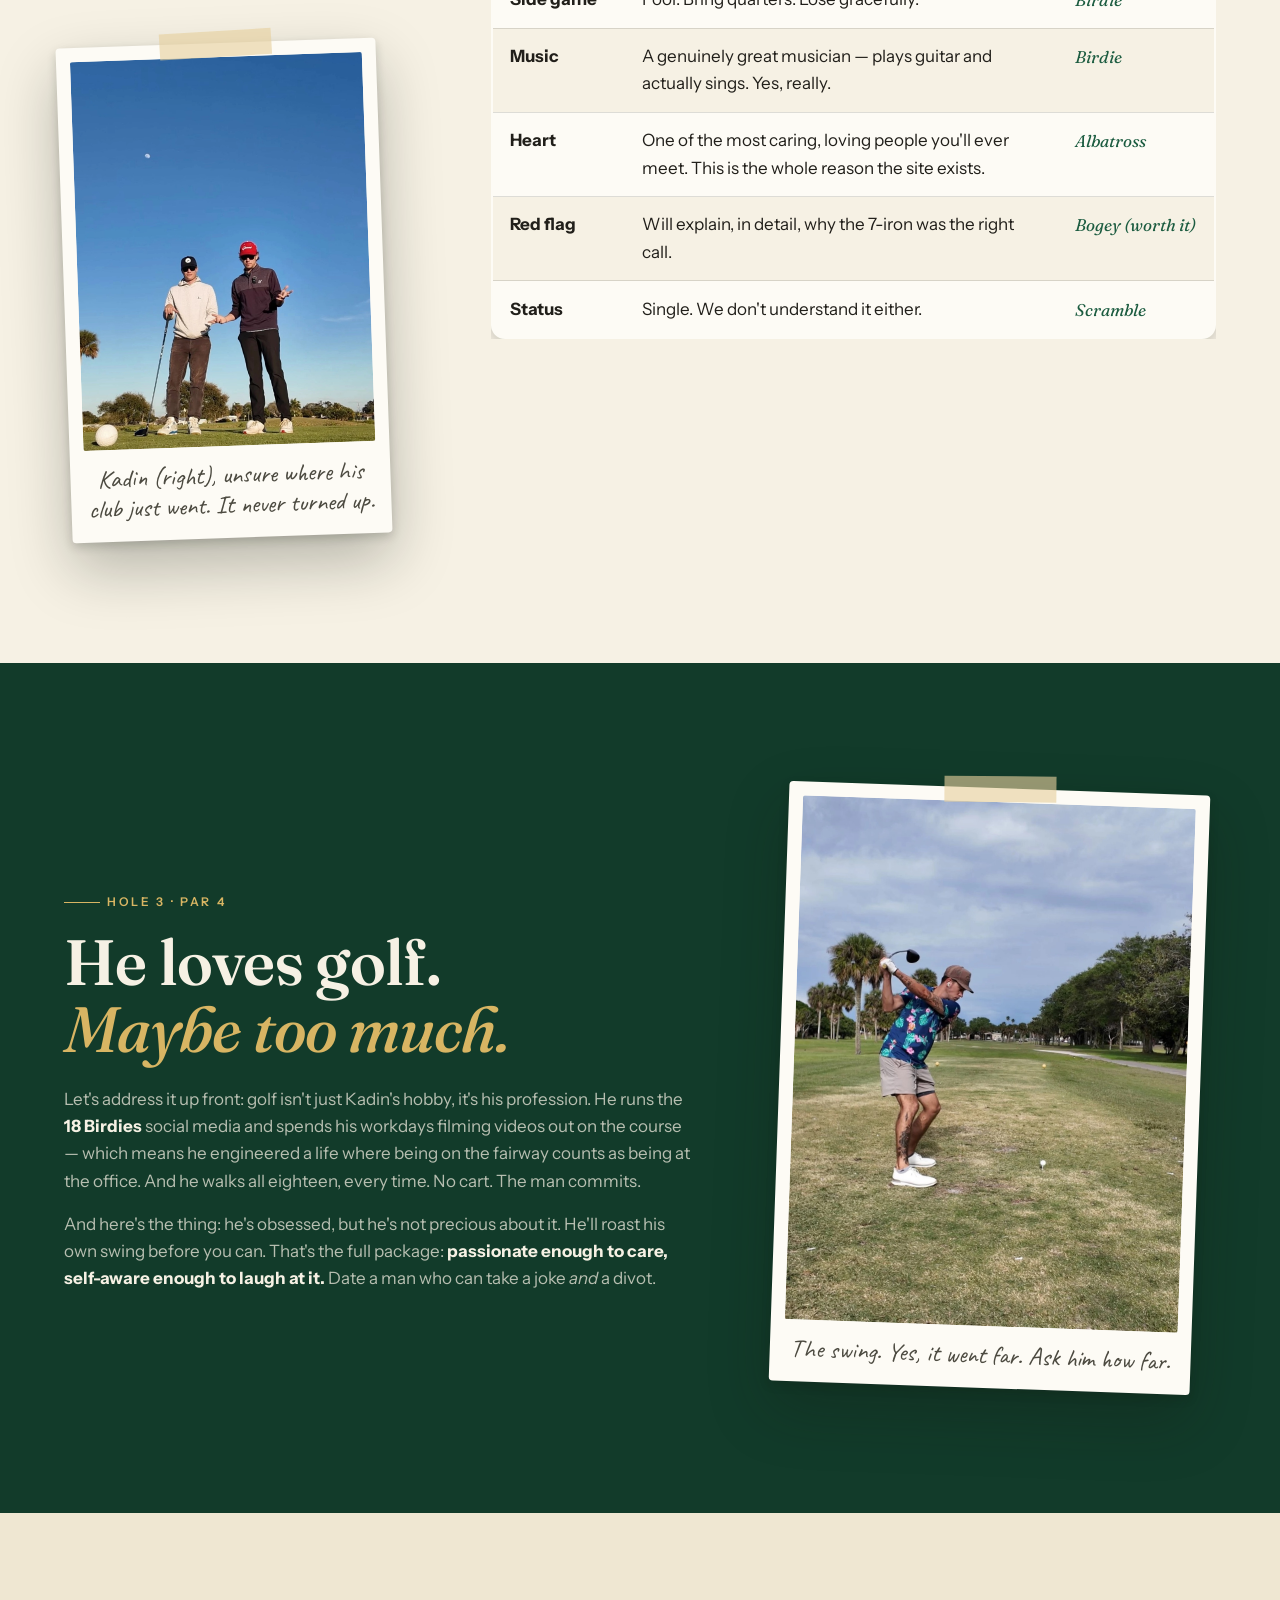
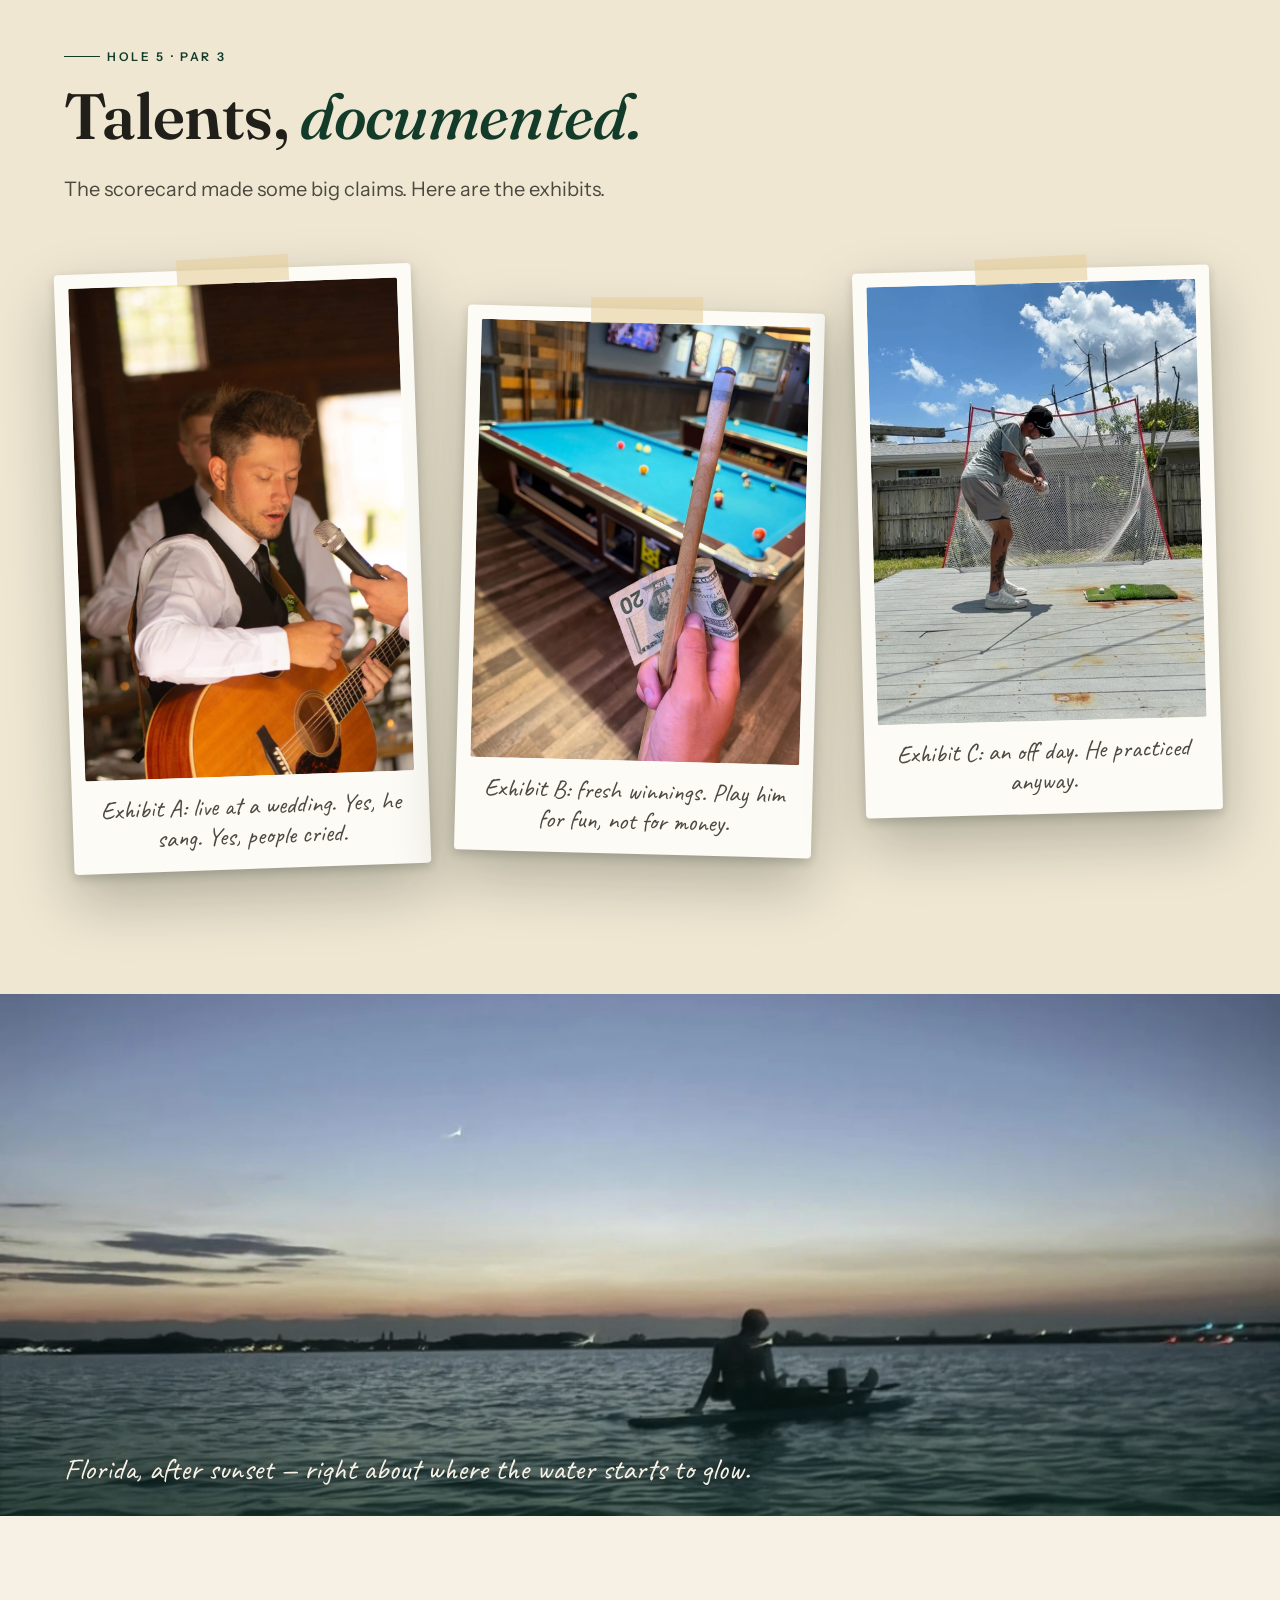
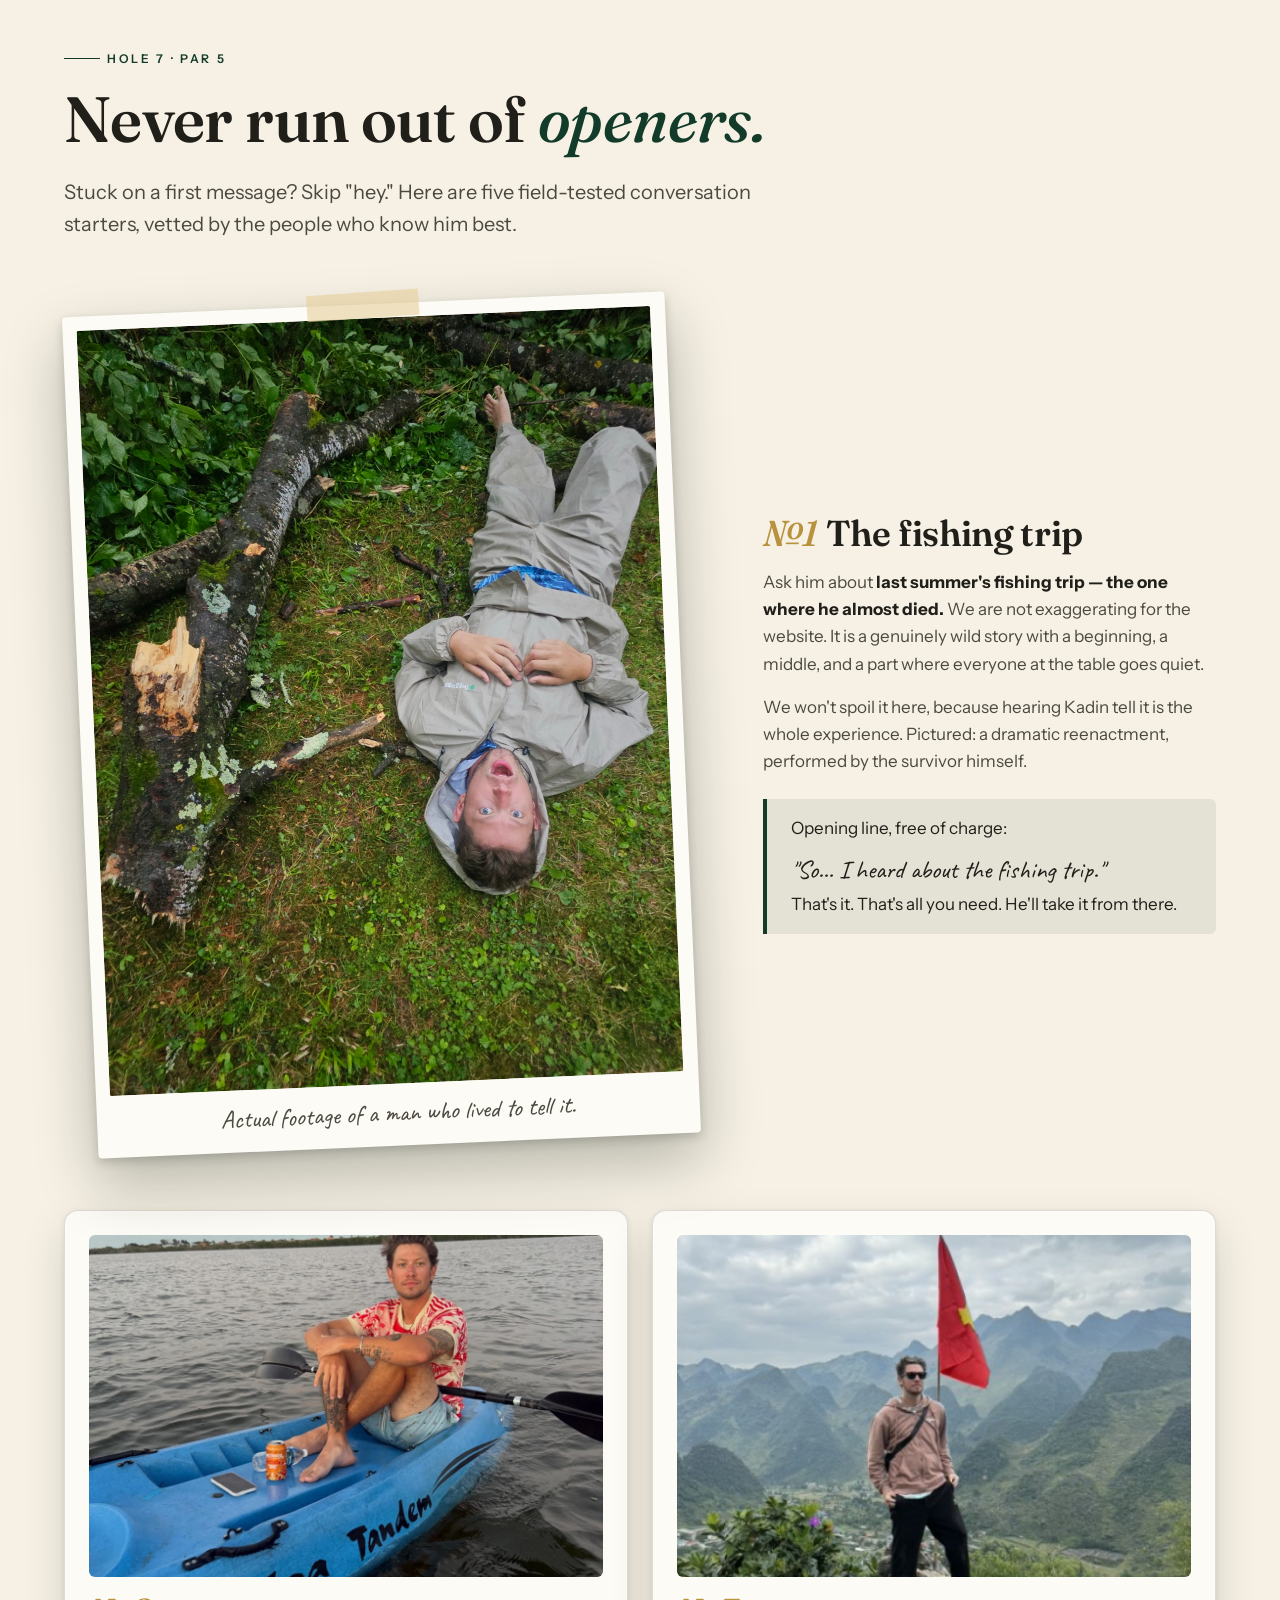
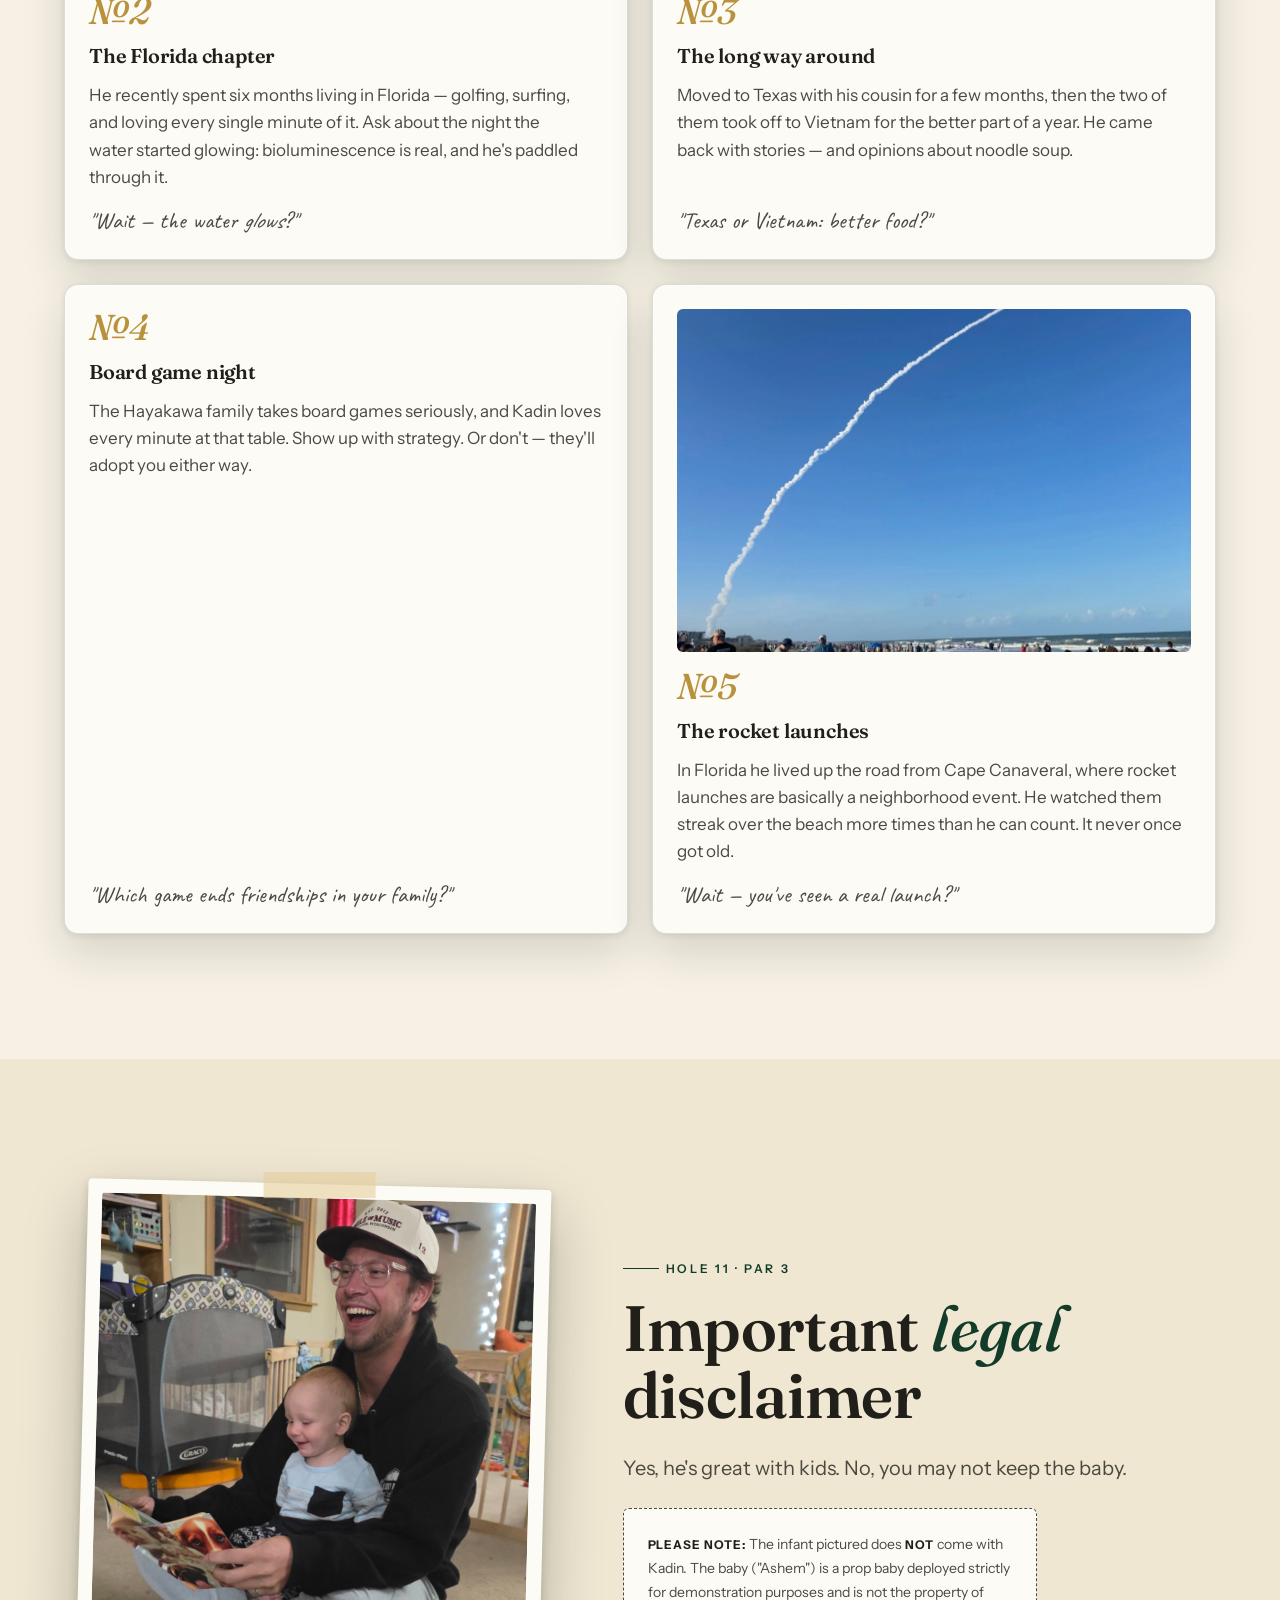
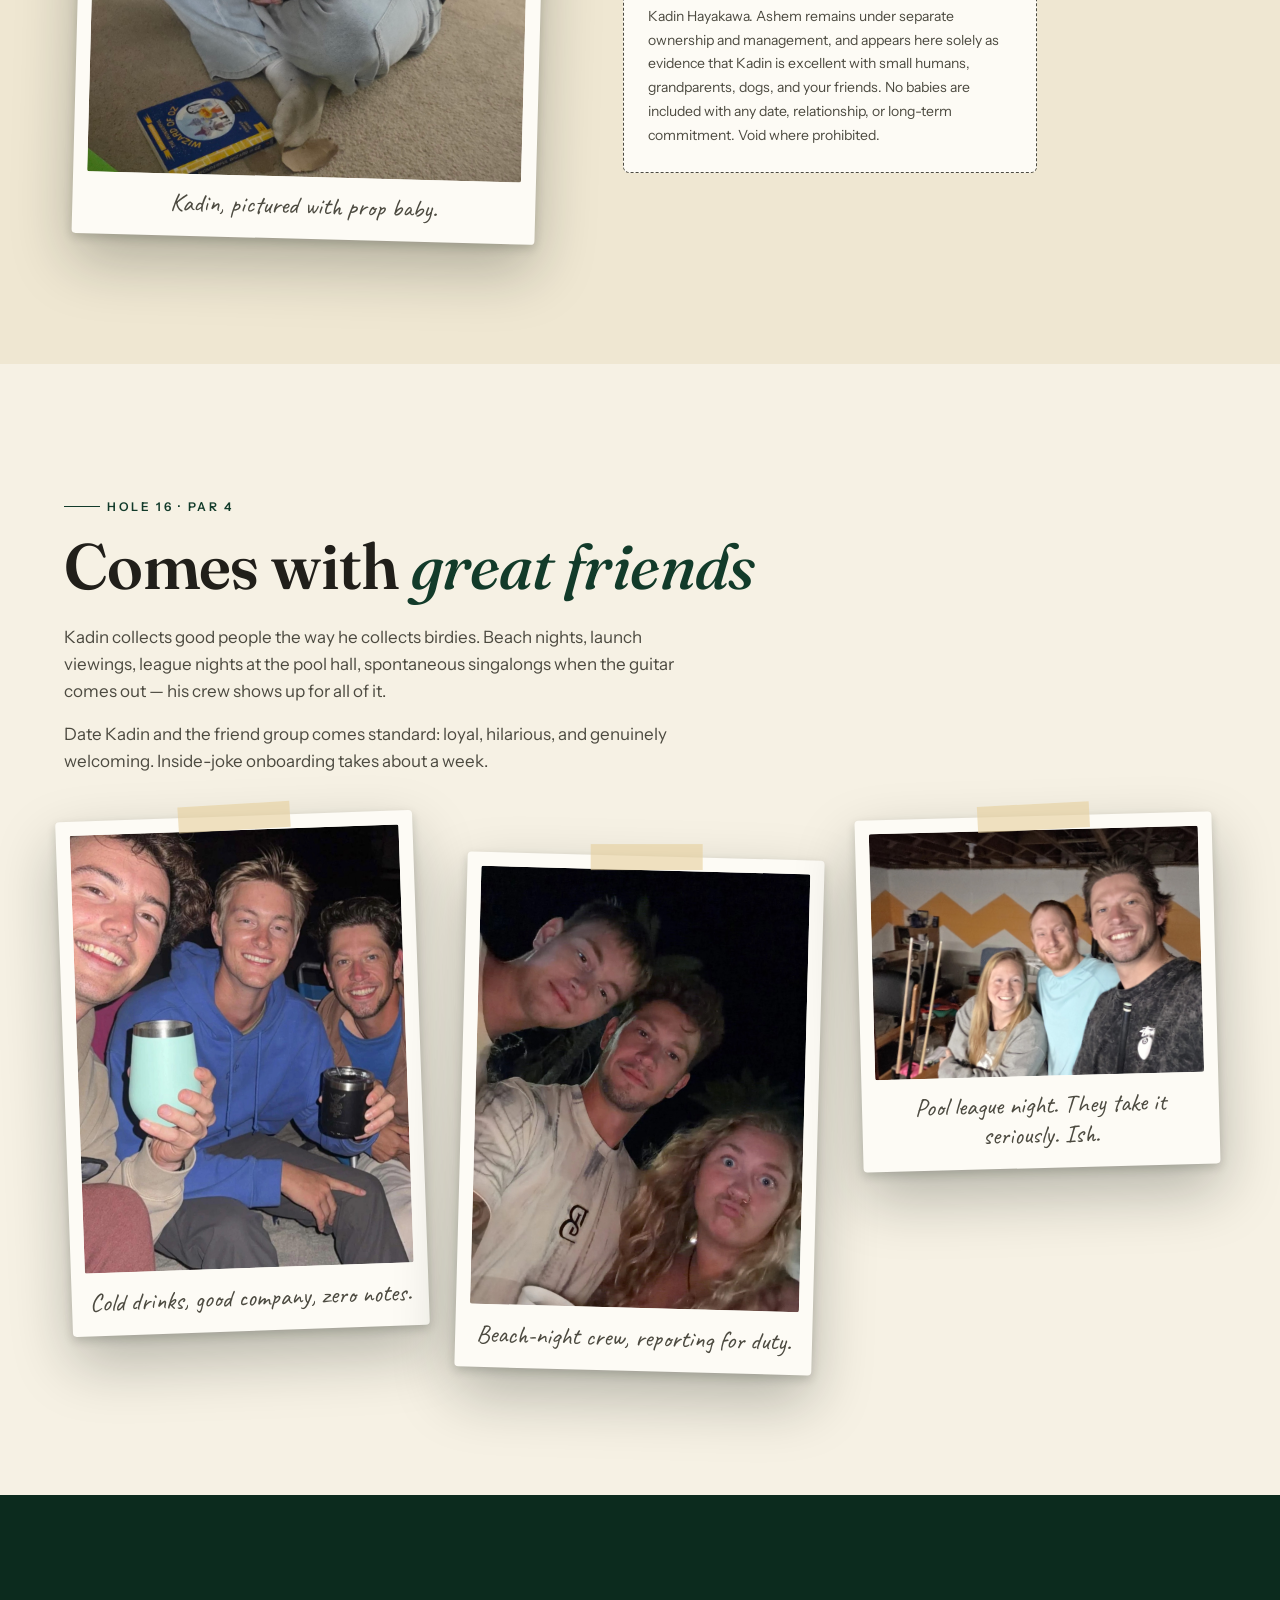
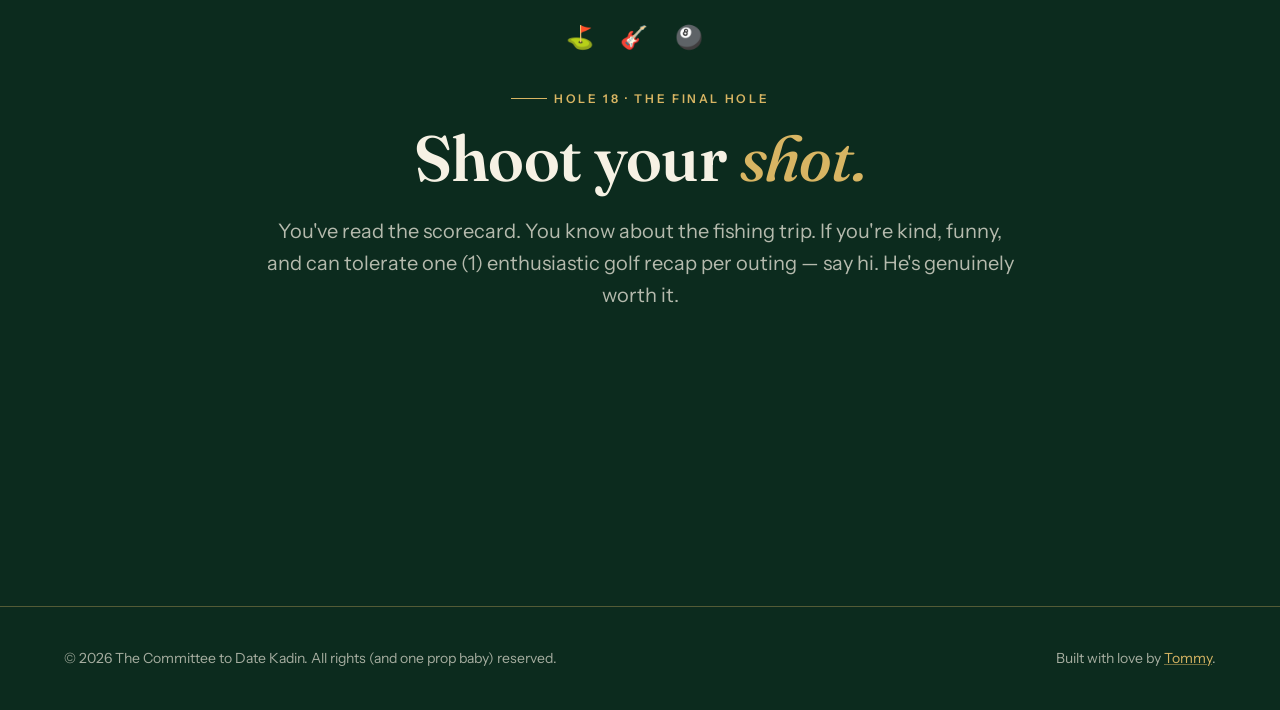
==== commit 8fdb1fe6: "Swap guitar photo for wedding shot, drop hoodie image, refine hero" ====
--- a/index.html
+++ b/index.html
@@ -75,8 +75,7 @@
     <section class="hero">
       <div class="container hero-grid">
         <div class="hero-copy">
-        <p class="hero-eyebrow reveal is-visible">A public service announcement · from the people who love him</p>
-        <h1 class="reveal is-visible reveal-delay-1">Someone, <span class="swash">please,</span> date Kadin.</h1>
+        <h1 class="reveal is-visible reveal-delay-1">Someone (normal), <span class="swash">please,</span> date Kadin.</h1>
         <p class="hero-sub reveal is-visible reveal-delay-2">
           <strong>Kadin Hayakawa</strong>: golfer, pool shark, genuinely great musician, and one of the most
           caring humans we know. He will remember your coffee order, your dog's name,
@@ -95,8 +94,8 @@
               <defs>
                 <path id="circlePath" d="M100,100 m-78,0 a78,78 0 1,1 156,0 a78,78 0 1,1 -156,0" />
               </defs>
-              <text fill="currentColor" font-size="14.5" font-weight="700" letter-spacing="2.4" font-family="Instrument Sans, sans-serif">
-                <textPath href="#circlePath">CERTIFIED SINGLE · EST. 1999 · SWING INCLUDED ·</textPath>
+              <text fill="currentColor" font-size="14.5" font-weight="700" font-family="Instrument Sans, sans-serif">
+                <textPath href="#circlePath" textLength="489" lengthAdjust="spacing">CERTIFIED SINGLE · EST. 1999 · SWING INCLUDED ·</textPath>
               </text>
             </svg>
             <span class="badge-core">⛳</span>
@@ -182,9 +181,9 @@
               eighteen, every time. No cart. The man commits.
             </p>
             <p>
-              But study the hoodie. The man owns — and wears, in public — apparel that
-              openly roasts his favorite sport. That's the full package right there:
-              <strong>obsessed enough to be passionate, self-aware enough to laugh at it.</strong>
+              And here's the thing: he's obsessed, but he's not precious about it.
+              He'll roast his own swing before you can. That's the full package:
+              <strong>passionate enough to care, self-aware enough to laugh at it.</strong>
               Date a man who can take a joke <em>and</em> a divot.
             </p>
           </div>
@@ -193,10 +192,6 @@
           <figure class="photo-card" style="--tilt: 2deg">
             <img src="assets/images/kadin-swing.jpg" alt="Kadin at the top of his backswing with a driver, mid-drive on a palm-lined Florida course" loading="lazy" />
             <figcaption>The swing. Yes, it went far. Ask him how far.</figcaption>
-          </figure>
-          <figure class="photo-card" style="--tilt: -2deg">
-            <img src="assets/images/kadin-hoodie.jpg" alt="Kadin smiling behind a bar in a blue hoodie that reads 'If golf was easy they'd call it your mom'" loading="lazy" />
-            <figcaption>Business casual, according to Kadin.</figcaption>
           </figure>
         </div>
       </div>
@@ -214,8 +209,8 @@
         </div>
         <div class="polaroid-row reveal reveal-delay-1">
           <figure class="photo-card" style="--tilt: -2deg">
-            <img src="assets/images/kadin-guitar.jpg" alt="Kadin playing an acoustic guitar in the back seat of a car" loading="lazy" />
-            <figcaption>Exhibit A: rehearsals happen wherever the guitar is.</figcaption>
+            <img src="assets/images/kadin-guitar.jpg" alt="Kadin in a vest and tie singing into a microphone while playing acoustic guitar at a wedding" loading="lazy" />
+            <figcaption>Exhibit A: live at a wedding. Yes, he sang. Yes, people cried.</figcaption>
           </figure>
           <figure class="photo-card" style="--tilt: 1.5deg">
             <img src="assets/images/kadin-pool-cash.jpg" alt="A hand holding a pool cue and a folded twenty-dollar bill in front of a pool table" loading="lazy" />
--- a/css/sections.css
+++ b/css/sections.css
@@ -30,15 +30,6 @@
   pointer-events: none;
 }
 
-.hero-eyebrow {
-  font-size: var(--text-sm);
-  font-weight: 700;
-  letter-spacing: 0.24em;
-  text-transform: uppercase;
-  color: var(--rust);
-  margin-bottom: var(--space-4);
-}
-
 .hero h1 {
   font-size: var(--text-hero);
   font-weight: 700;
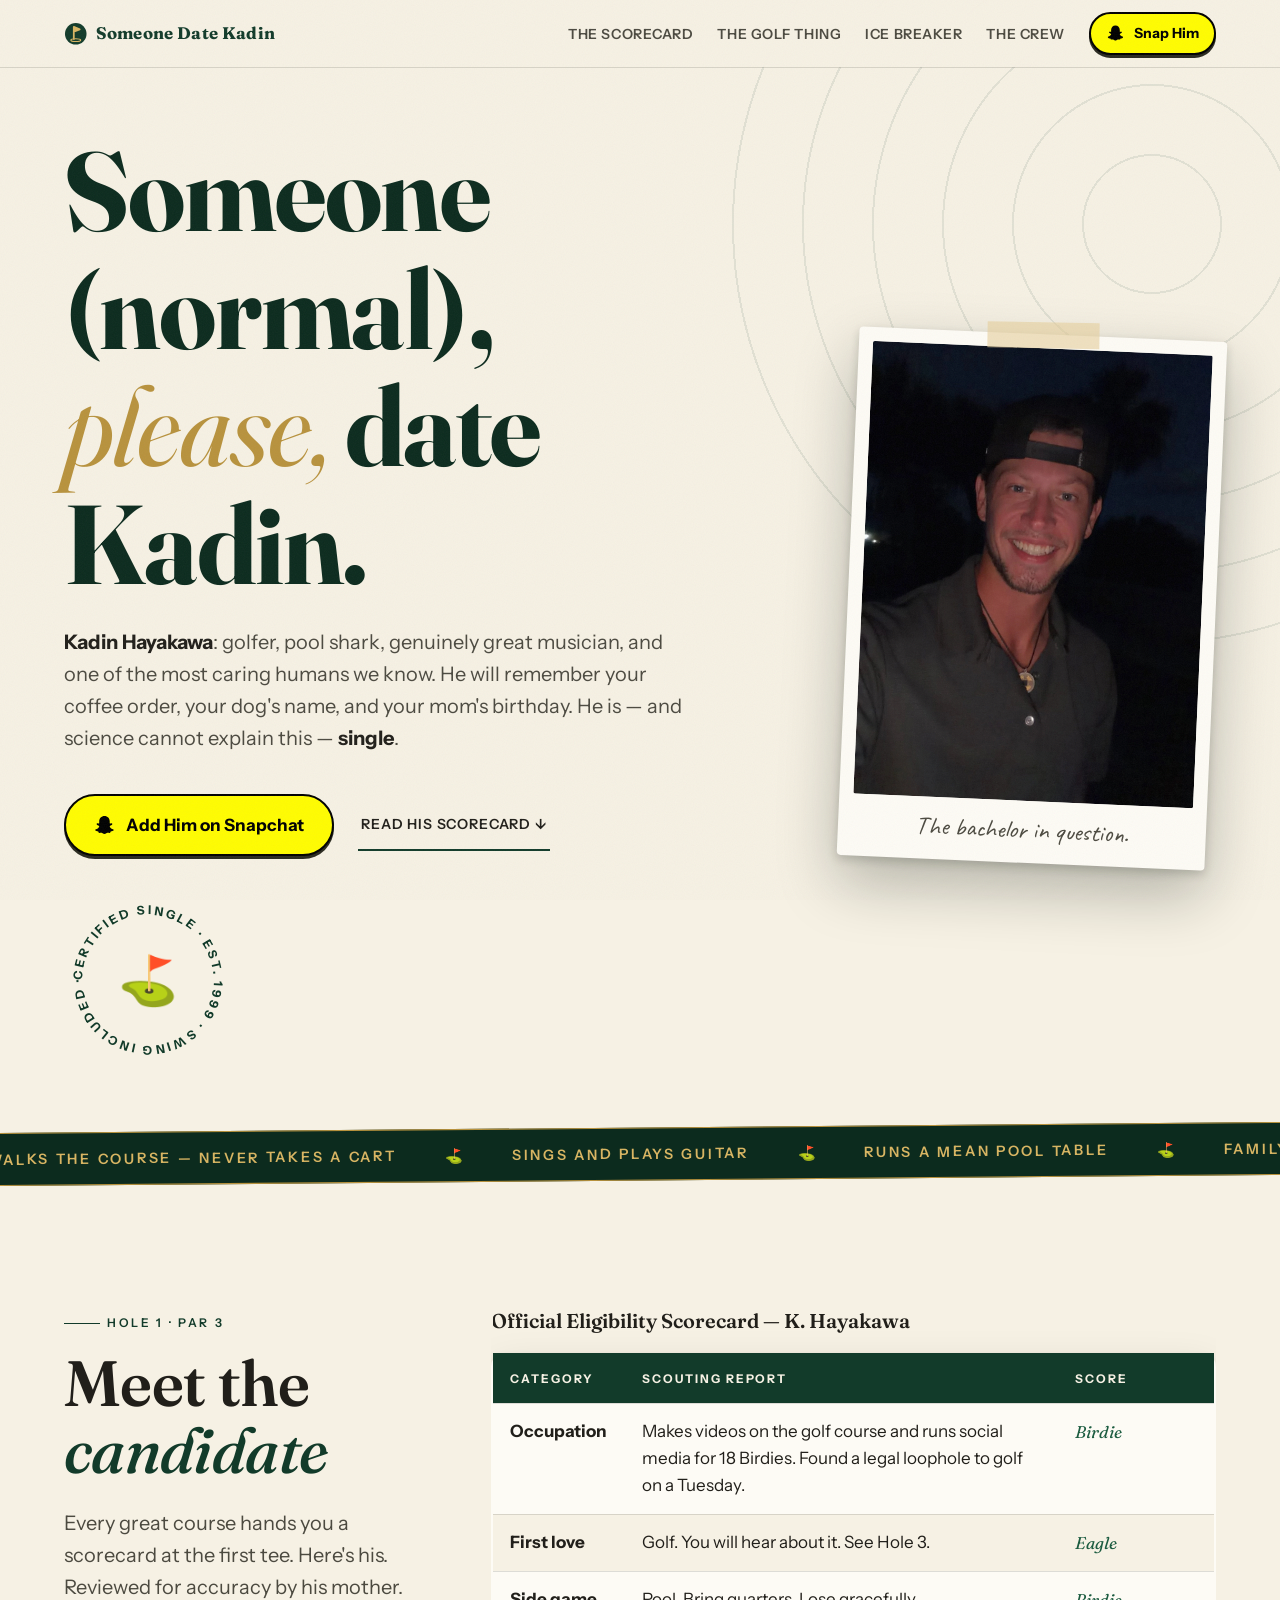
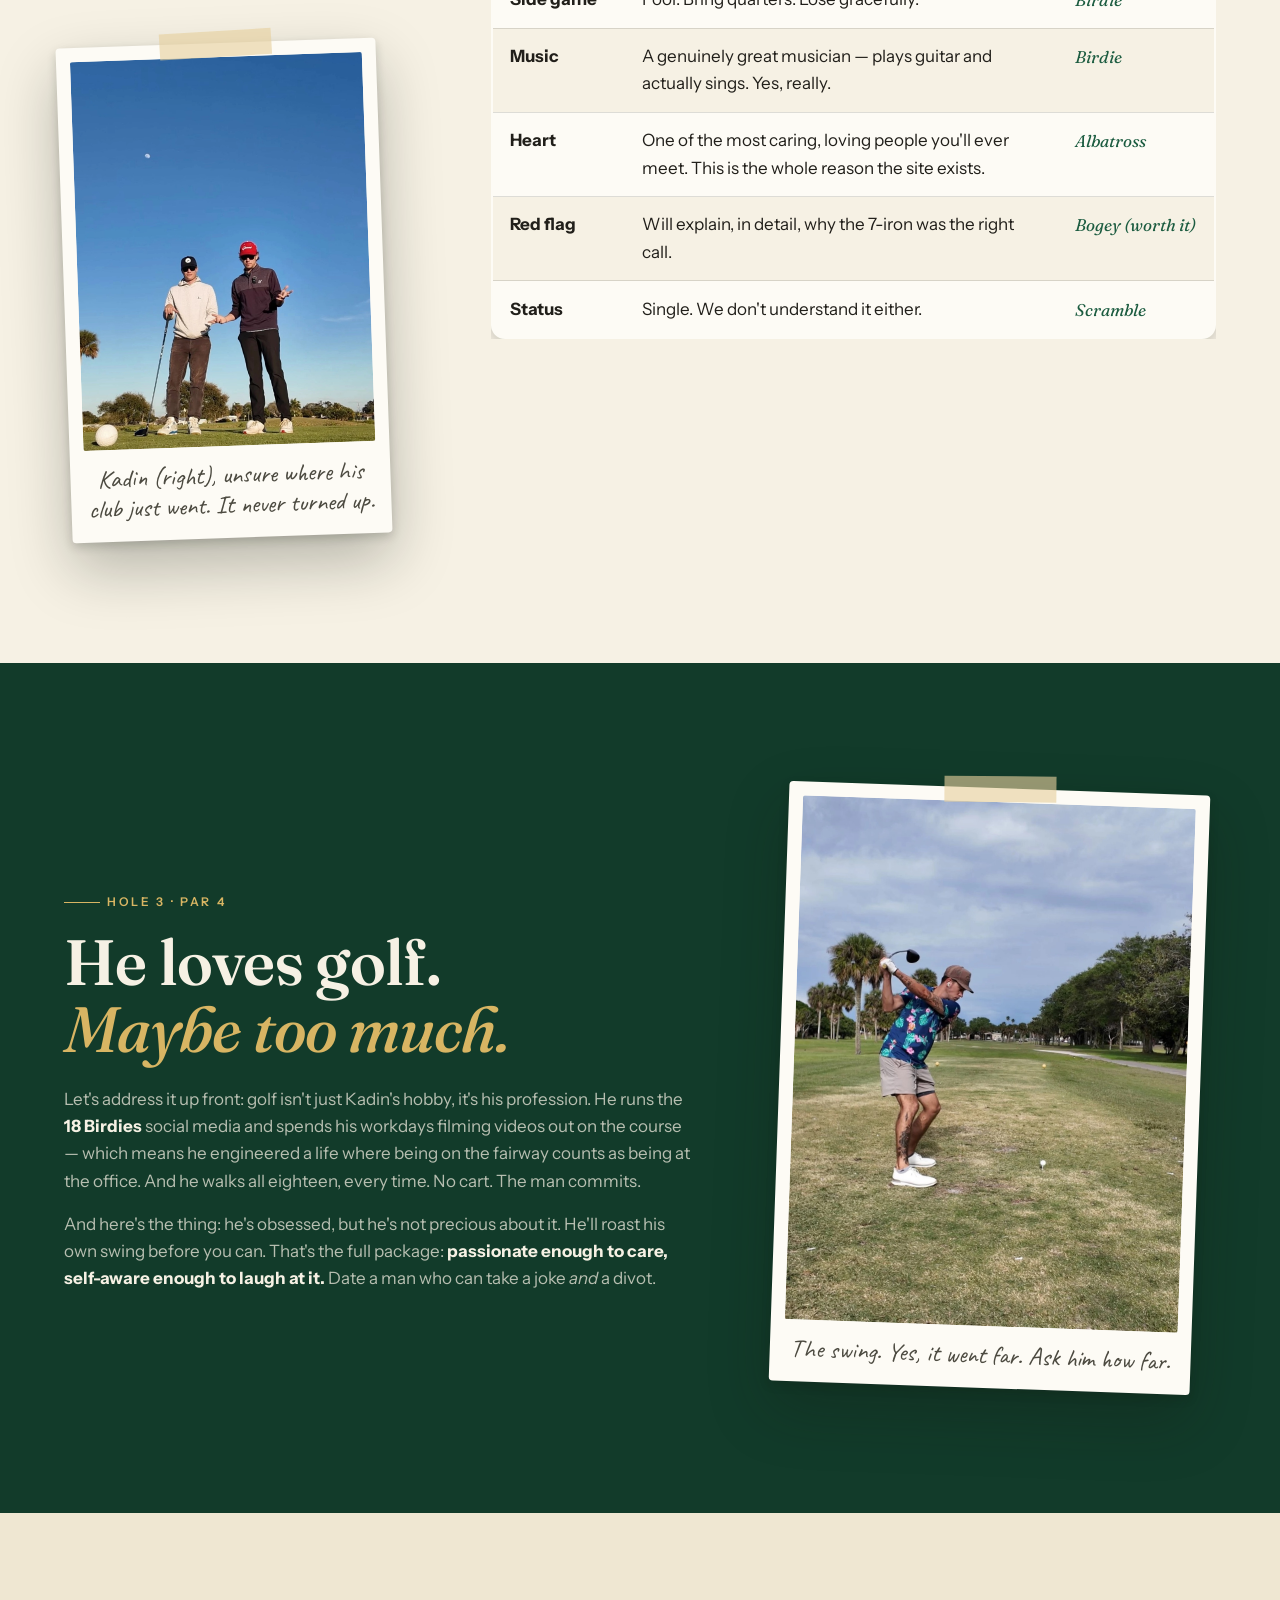
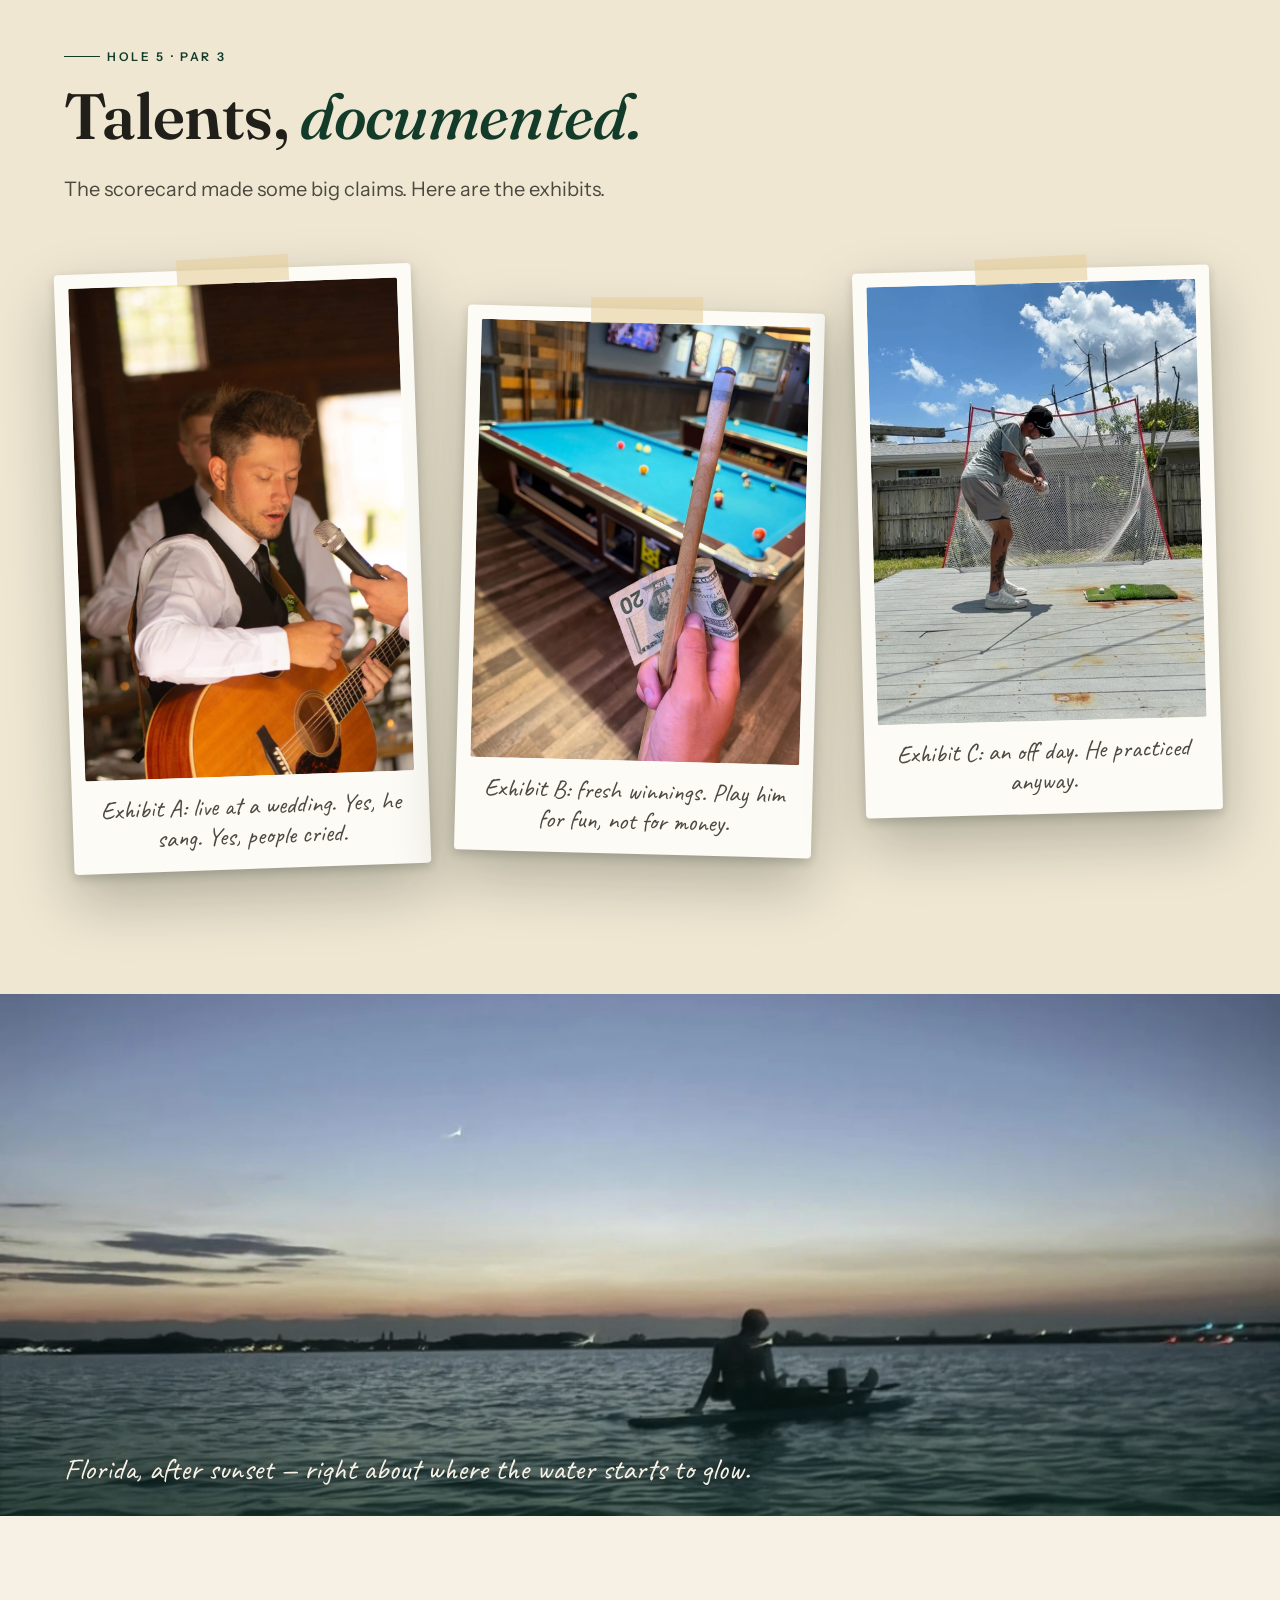
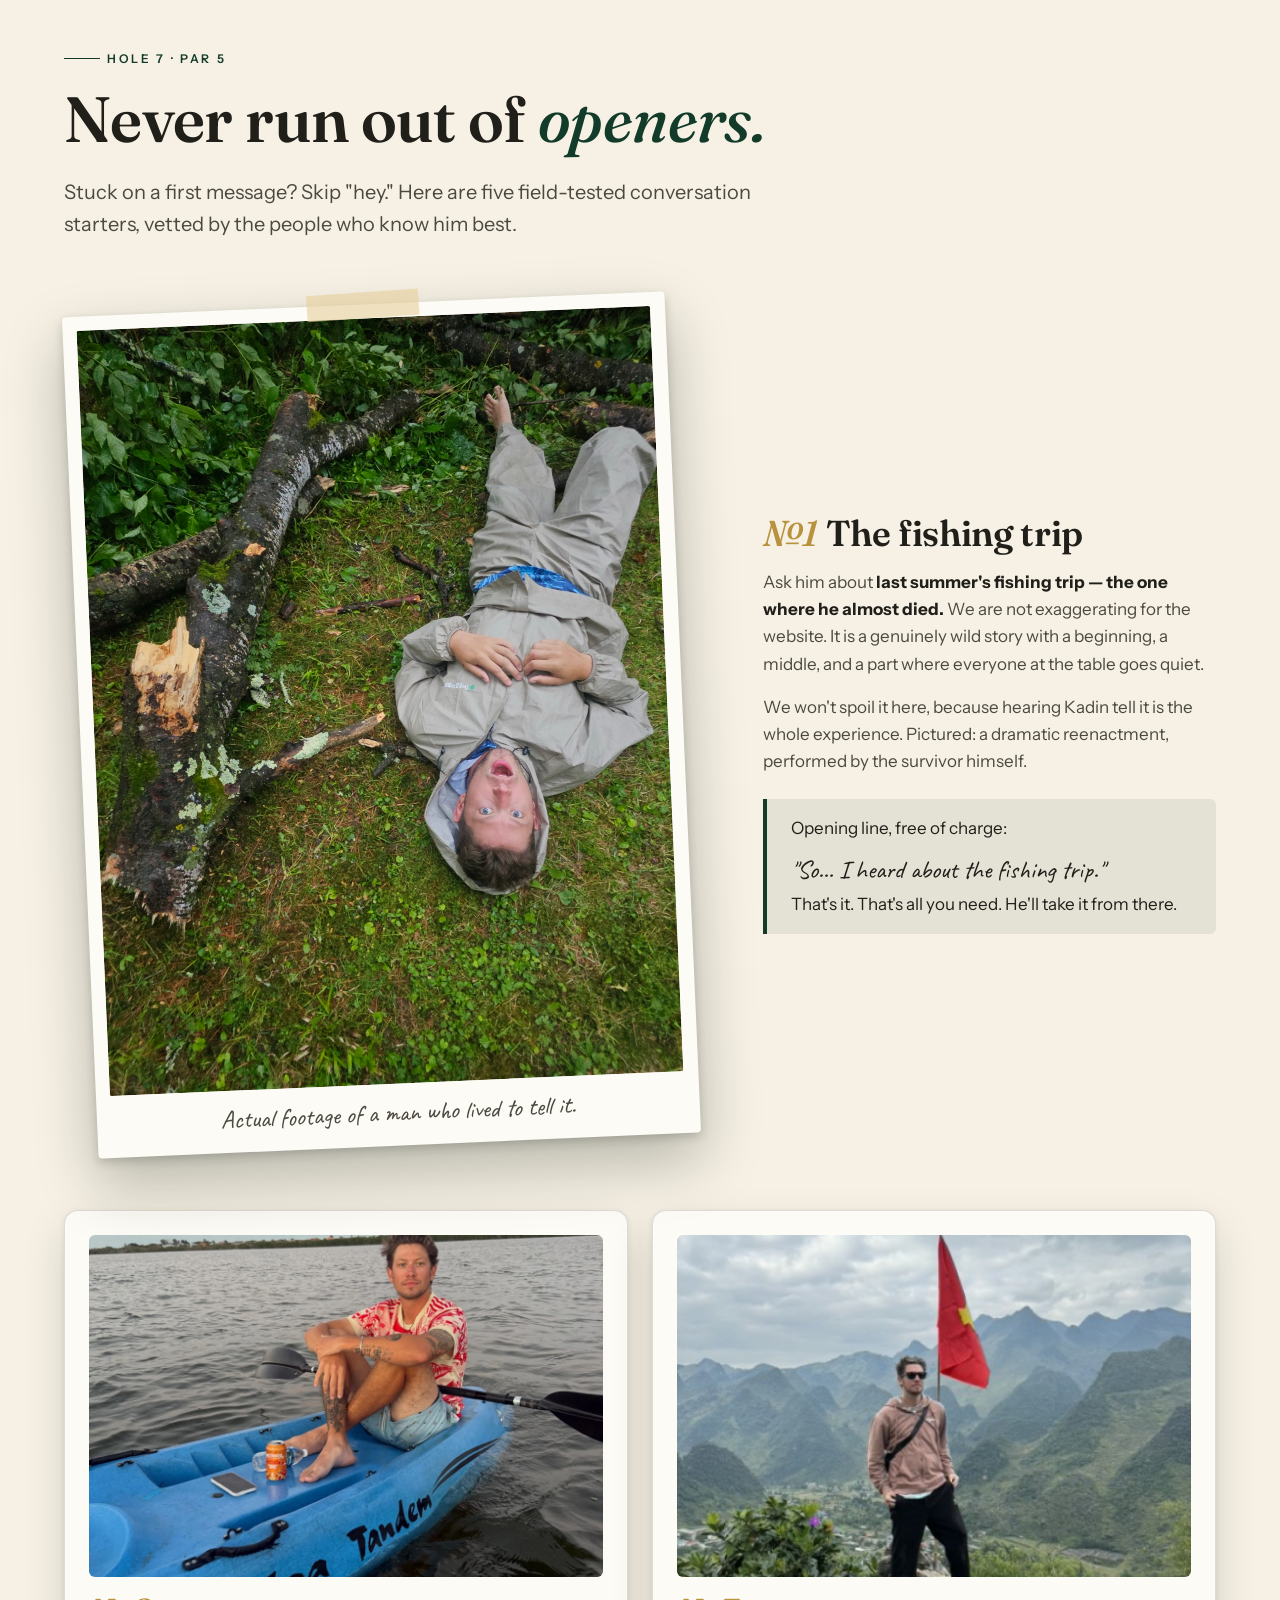
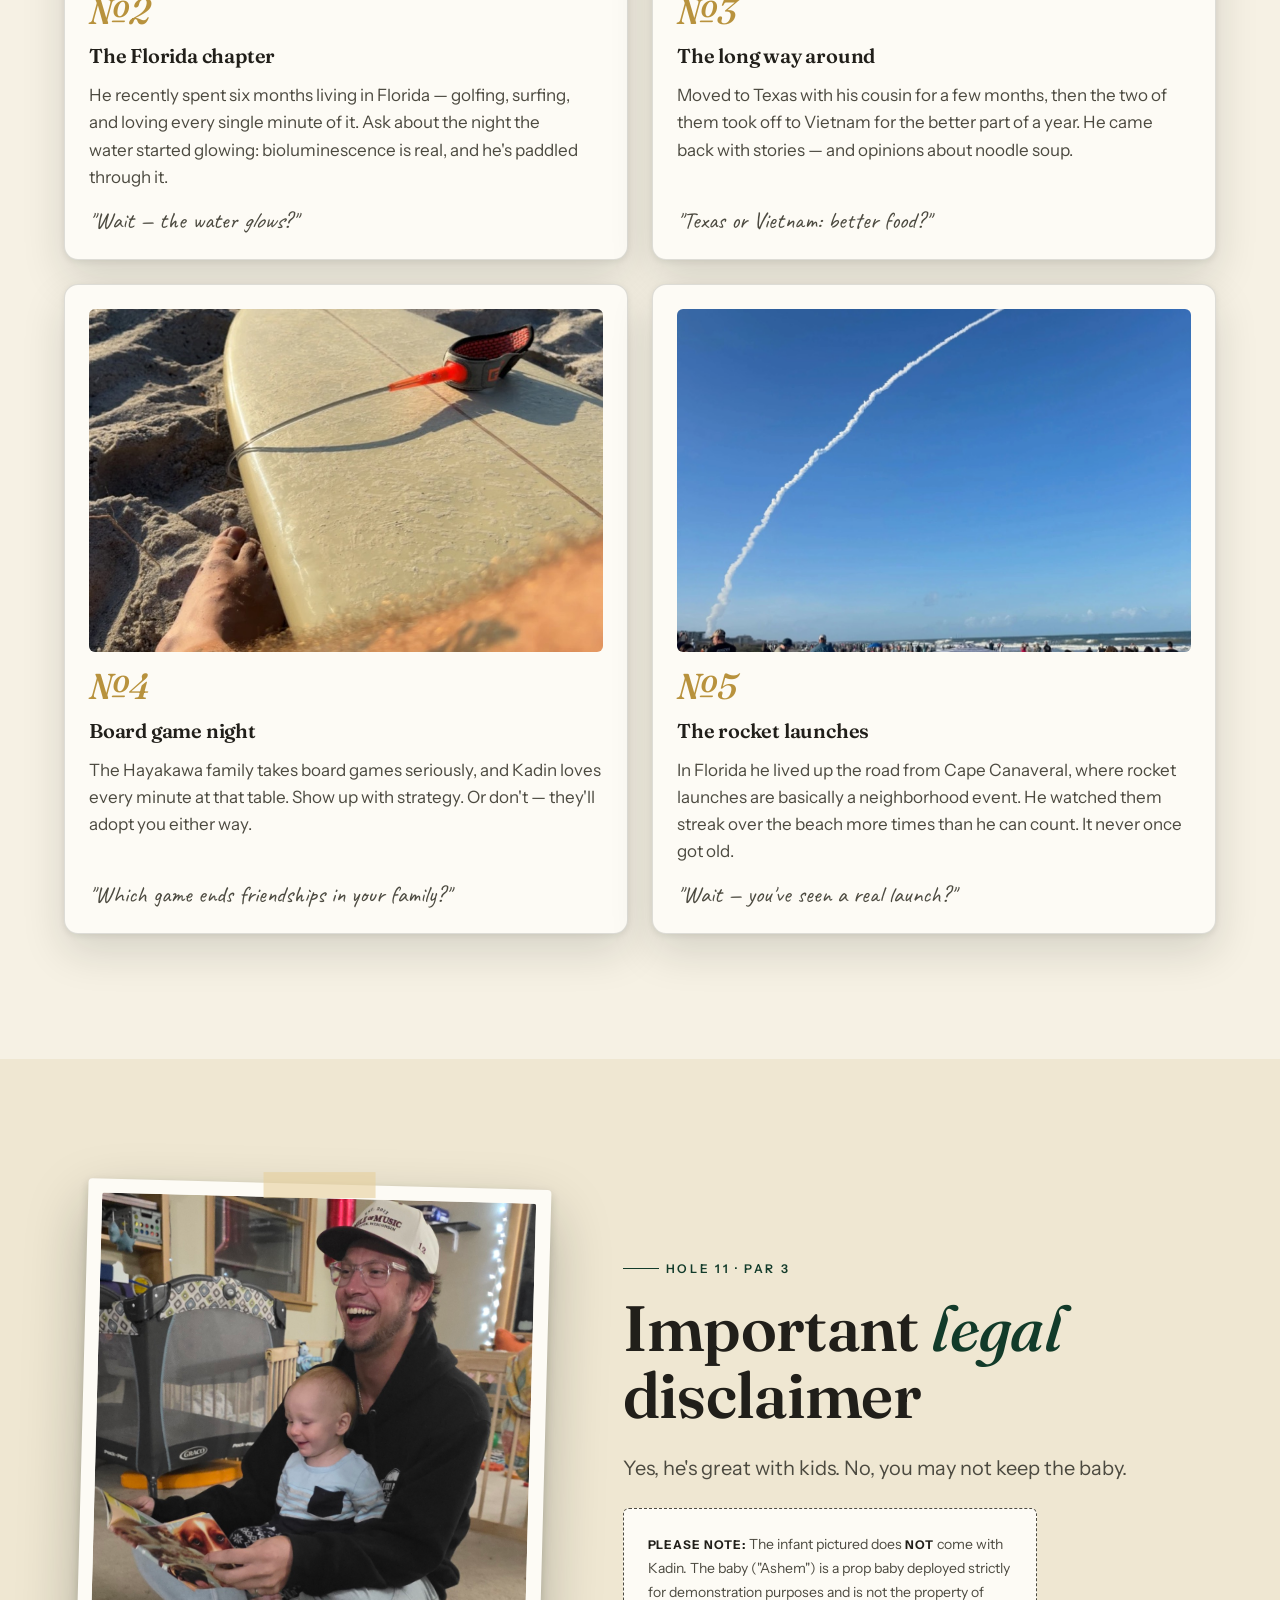
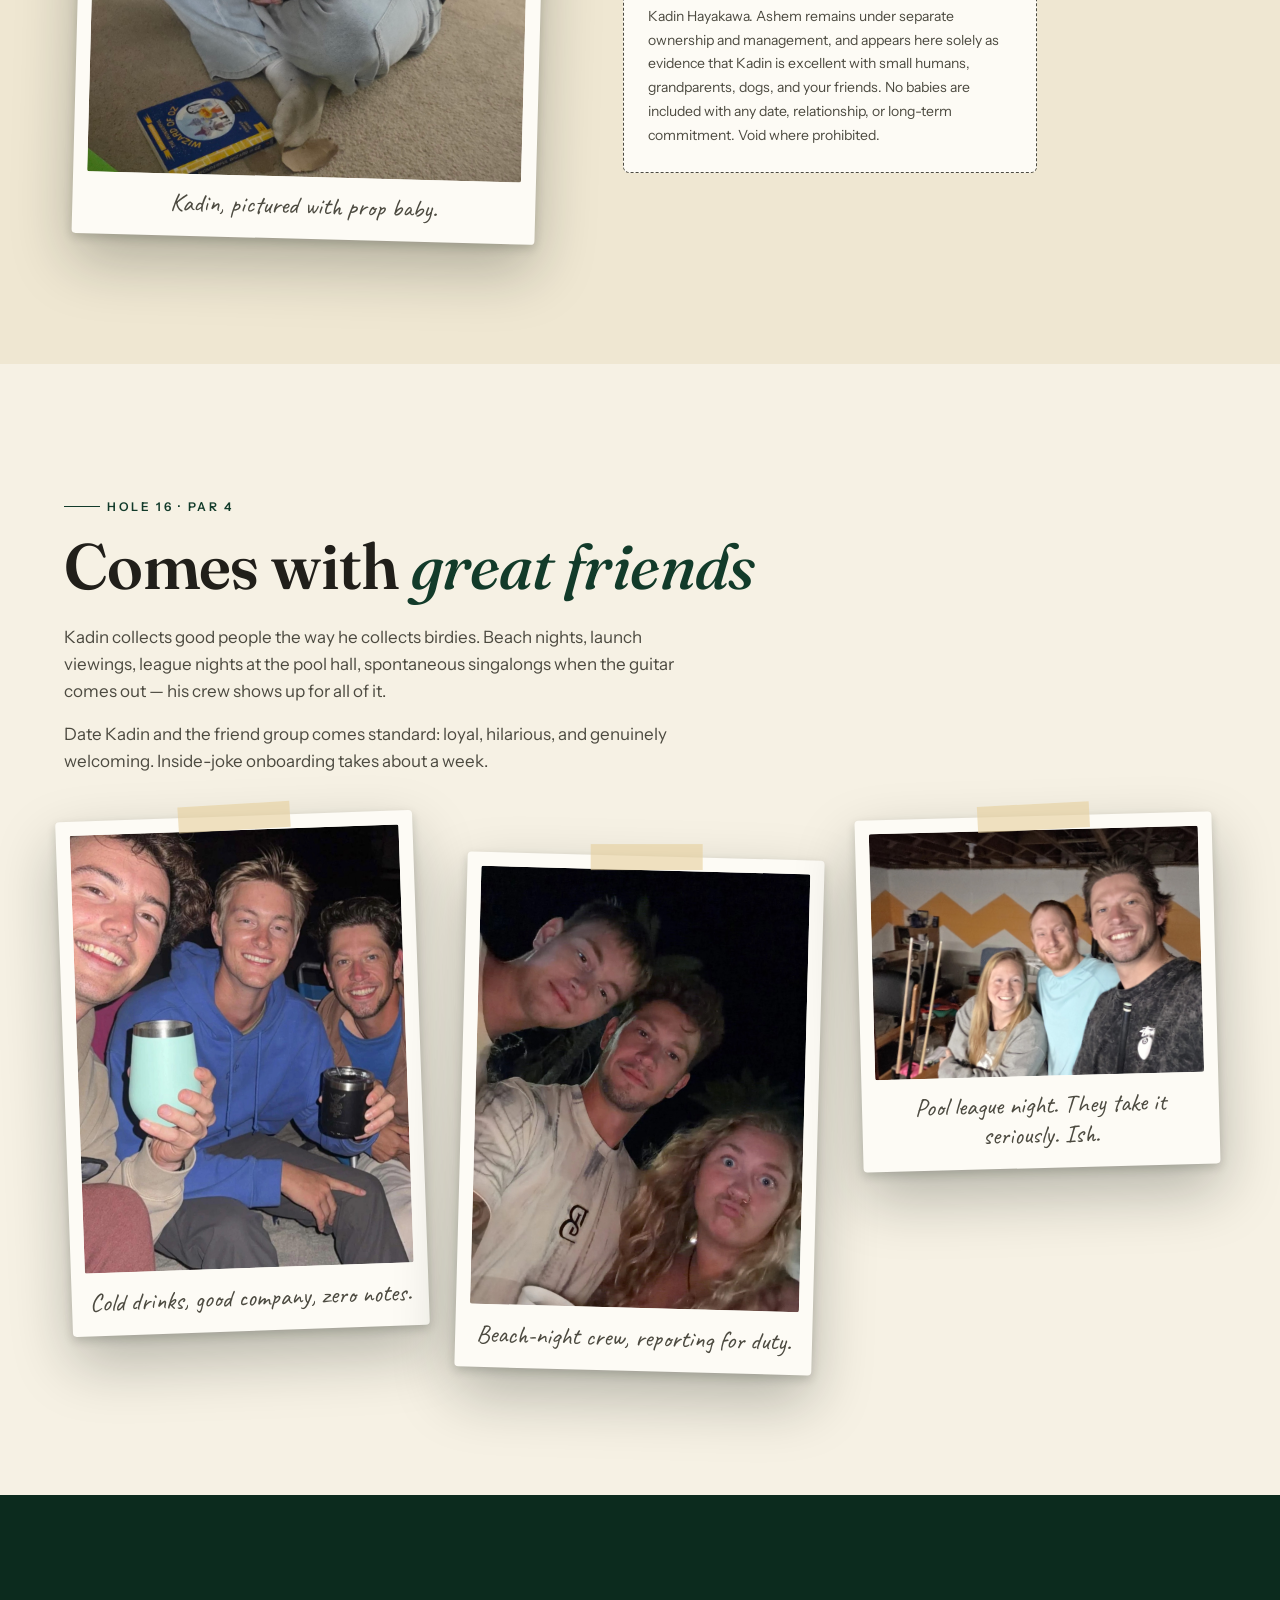
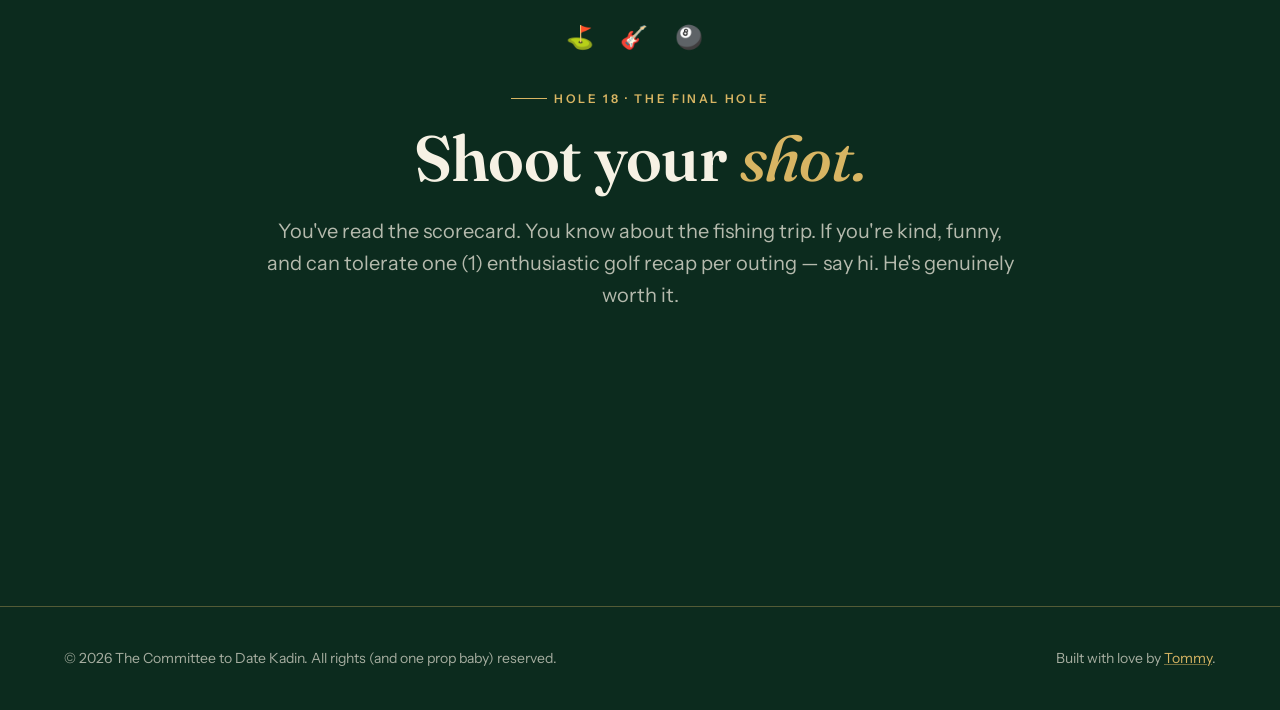
==== commit 40da4db9: "Add surfboard photo to Board game night ice breaker" ====
--- a/index.html
+++ b/index.html
@@ -5,29 +5,29 @@
   <meta name="viewport" content="width=device-width, initial-scale=1" />
   <title>Someone Date Kadin — A Public Service Announcement</title>
   <meta name="description" content="Kadin Hayakawa: golfer, pool shark, genuinely great musician, certified sweetheart. Inexplicably single. His friends and family built this website. Please help." />
-  <link rel="canonical" href="https://someone-date-kadin.vercel.app/" />
+  <link rel="canonical" href="https://someonedatekadin.com/" />
   <meta name="theme-color" content="#123b2a" />
 
   <!-- Open Graph -->
   <meta property="og:type" content="website" />
   <meta property="og:site_name" content="Someone Date Kadin" />
-  <meta property="og:url" content="https://someone-date-kadin.vercel.app/" />
-  <meta property="og:title" content="Someone, please, date Kadin." />
+  <meta property="og:url" content="https://someonedatekadin.com/" />
+  <meta property="og:title" content="Someone (normal), please, date Kadin." />
   <meta property="og:description" content="Golfer. Pool shark. Genuinely great musician. Inexplicably single. A formal request from everyone who loves him." />
-  <meta property="og:image" content="https://someone-date-kadin.vercel.app/assets/images/og-cover.jpg" />
-  <meta property="og:image:secure_url" content="https://someone-date-kadin.vercel.app/assets/images/og-cover.jpg" />
+  <meta property="og:image" content="https://someonedatekadin.com/assets/images/og-cover.jpg" />
+  <meta property="og:image:secure_url" content="https://someonedatekadin.com/assets/images/og-cover.jpg" />
   <meta property="og:image:type" content="image/jpeg" />
   <meta property="og:image:width" content="1200" />
   <meta property="og:image:height" content="630" />
-  <meta property="og:image:alt" content="Someone, please, date Kadin — Kadin Hayakawa smiling in a polaroid photo, captioned 'The bachelor in question.'" />
+  <meta property="og:image:alt" content="Someone (normal), please, date Kadin — Kadin Hayakawa smiling in a polaroid photo, captioned 'The bachelor in question.'" />
   <meta property="og:locale" content="en_US" />
 
   <!-- Twitter Card -->
   <meta name="twitter:card" content="summary_large_image" />
-  <meta name="twitter:title" content="Someone, please, date Kadin." />
+  <meta name="twitter:title" content="Someone (normal), please, date Kadin." />
   <meta name="twitter:description" content="Golfer. Pool shark. Genuinely great musician. Inexplicably single. A formal request from everyone who loves him." />
-  <meta name="twitter:image" content="https://someone-date-kadin.vercel.app/assets/images/og-cover.jpg" />
-  <meta name="twitter:image:alt" content="Someone, please, date Kadin — Kadin Hayakawa smiling in a polaroid photo, captioned 'The bachelor in question.'" />
+  <meta name="twitter:image" content="https://someonedatekadin.com/assets/images/og-cover.jpg" />
+  <meta name="twitter:image:alt" content="Someone (normal), please, date Kadin — Kadin Hayakawa smiling in a polaroid photo, captioned 'The bachelor in question.'" />
 
   <link rel="icon" href="data:image/svg+xml,%3Csvg xmlns='http://www.w3.org/2000/svg' viewBox='0 0 100 100'%3E%3Ctext y='.9em' font-size='90'%3E%E2%9B%B3%3C/text%3E%3C/svg%3E" />
   <link rel="preconnect" href="https://fonts.googleapis.com" />
@@ -292,6 +292,7 @@
             <p class="breaker-opener">"Texas or Vietnam: better food?"</p>
           </article>
           <article class="breaker-card">
+            <img class="breaker-photo" src="assets/images/kadin-surfboard.jpg" alt="A surfboard resting on the sand with a foot in frame, ocean waves in the background" loading="lazy" style="object-position: center 65%" />
             <span class="breaker-num">№4</span>
             <h3>Board game night</h3>
             <p>
